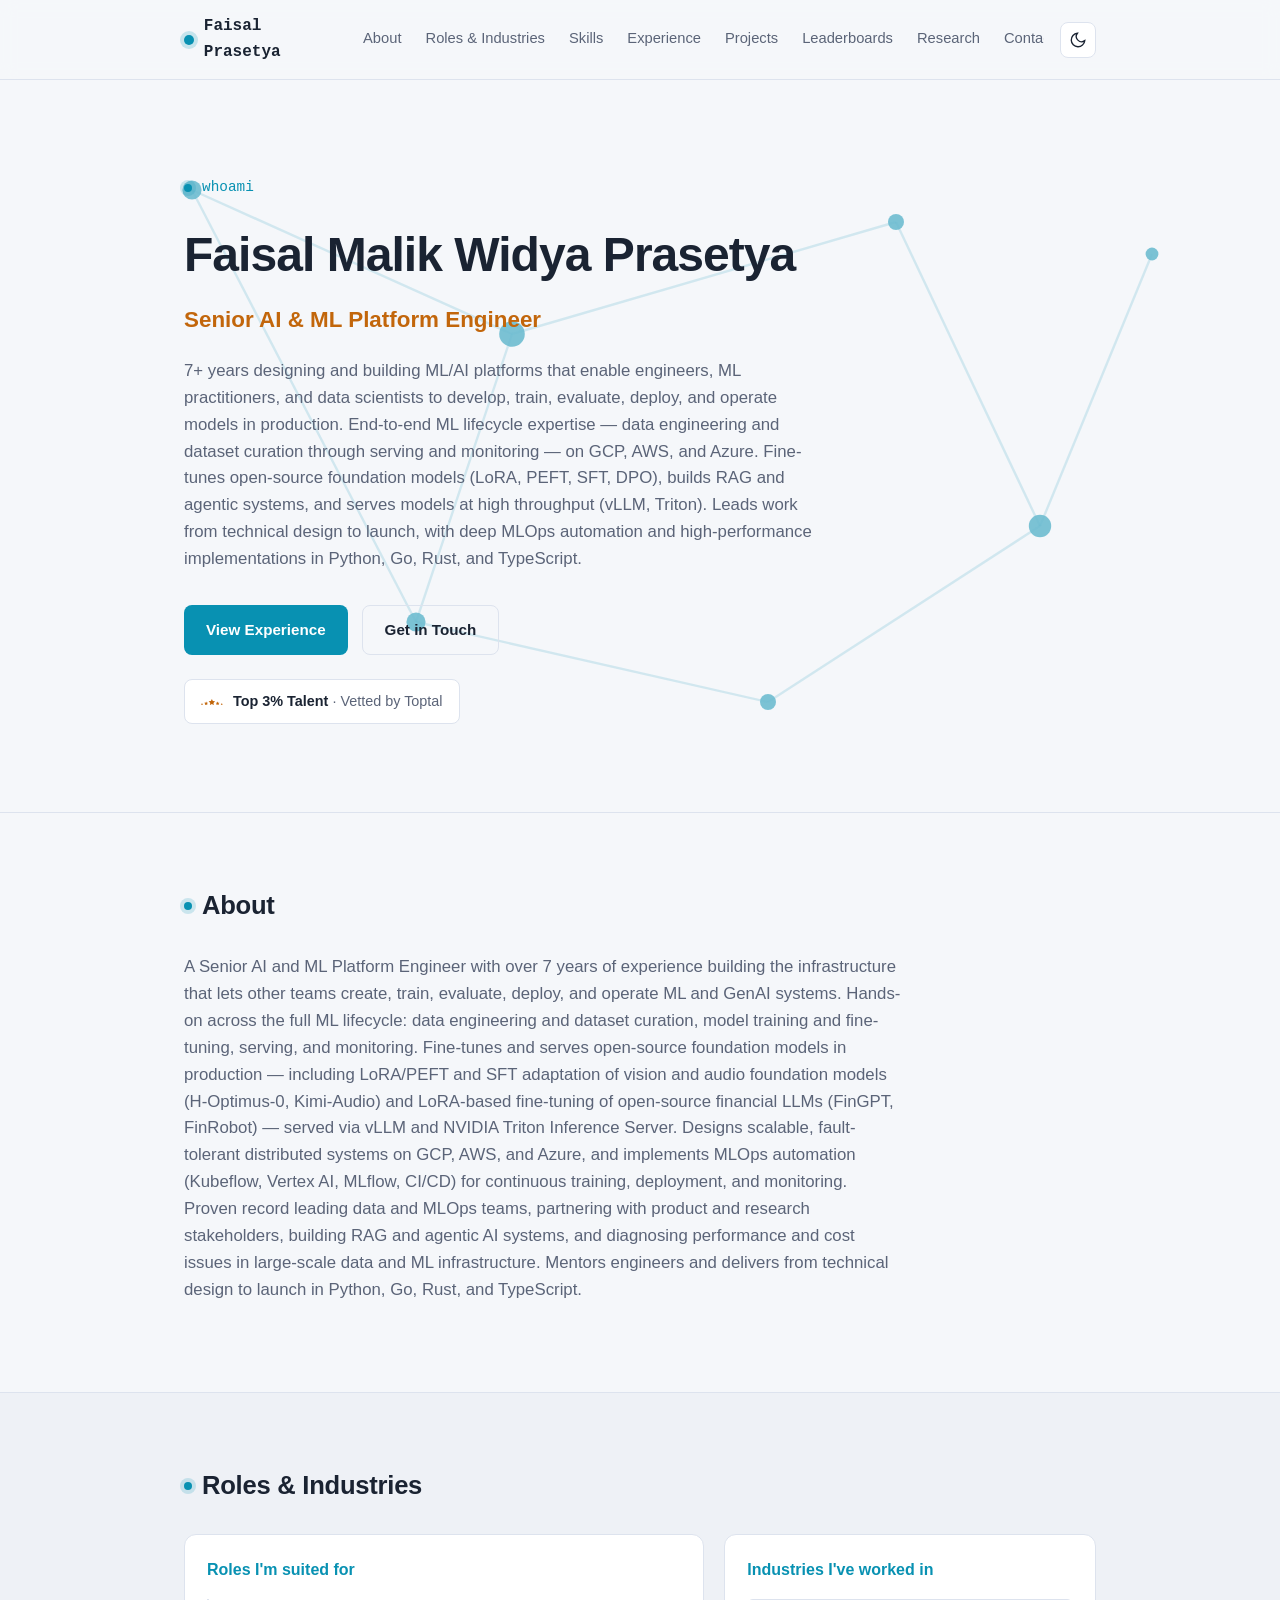
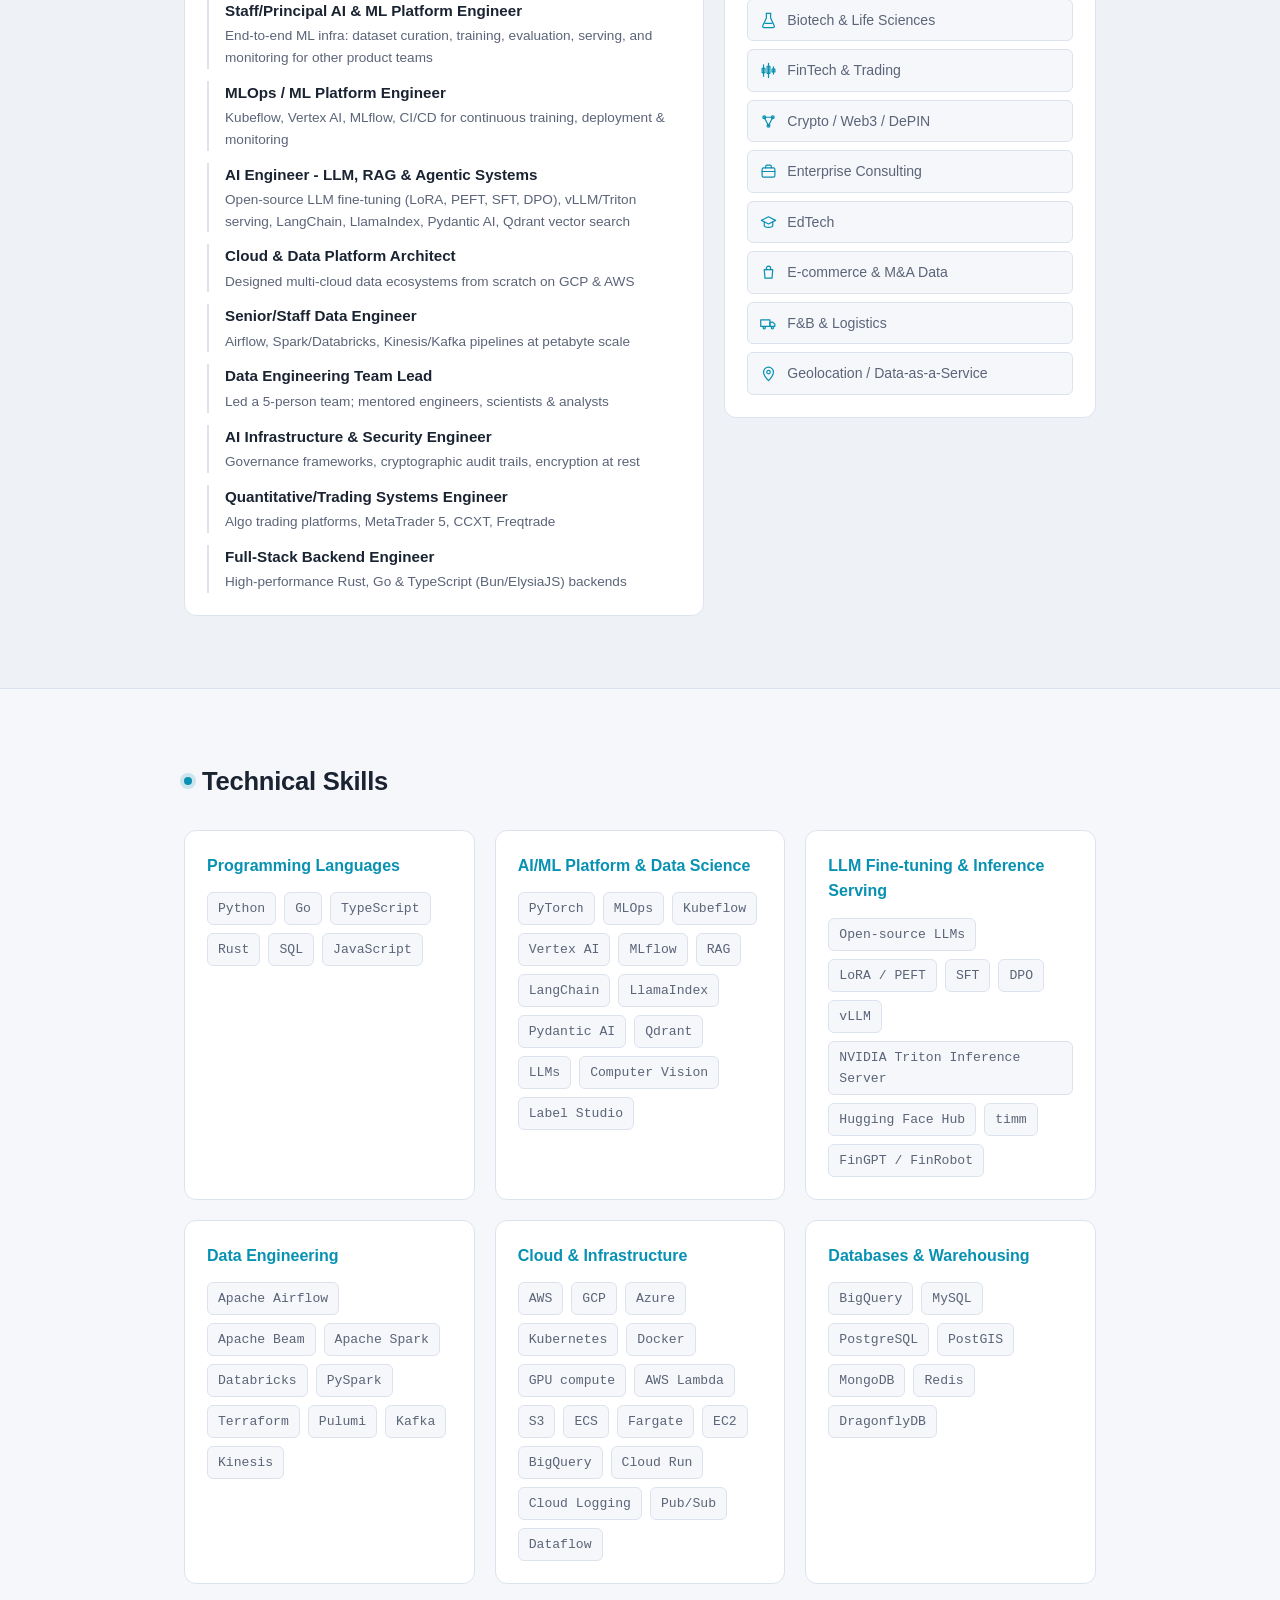
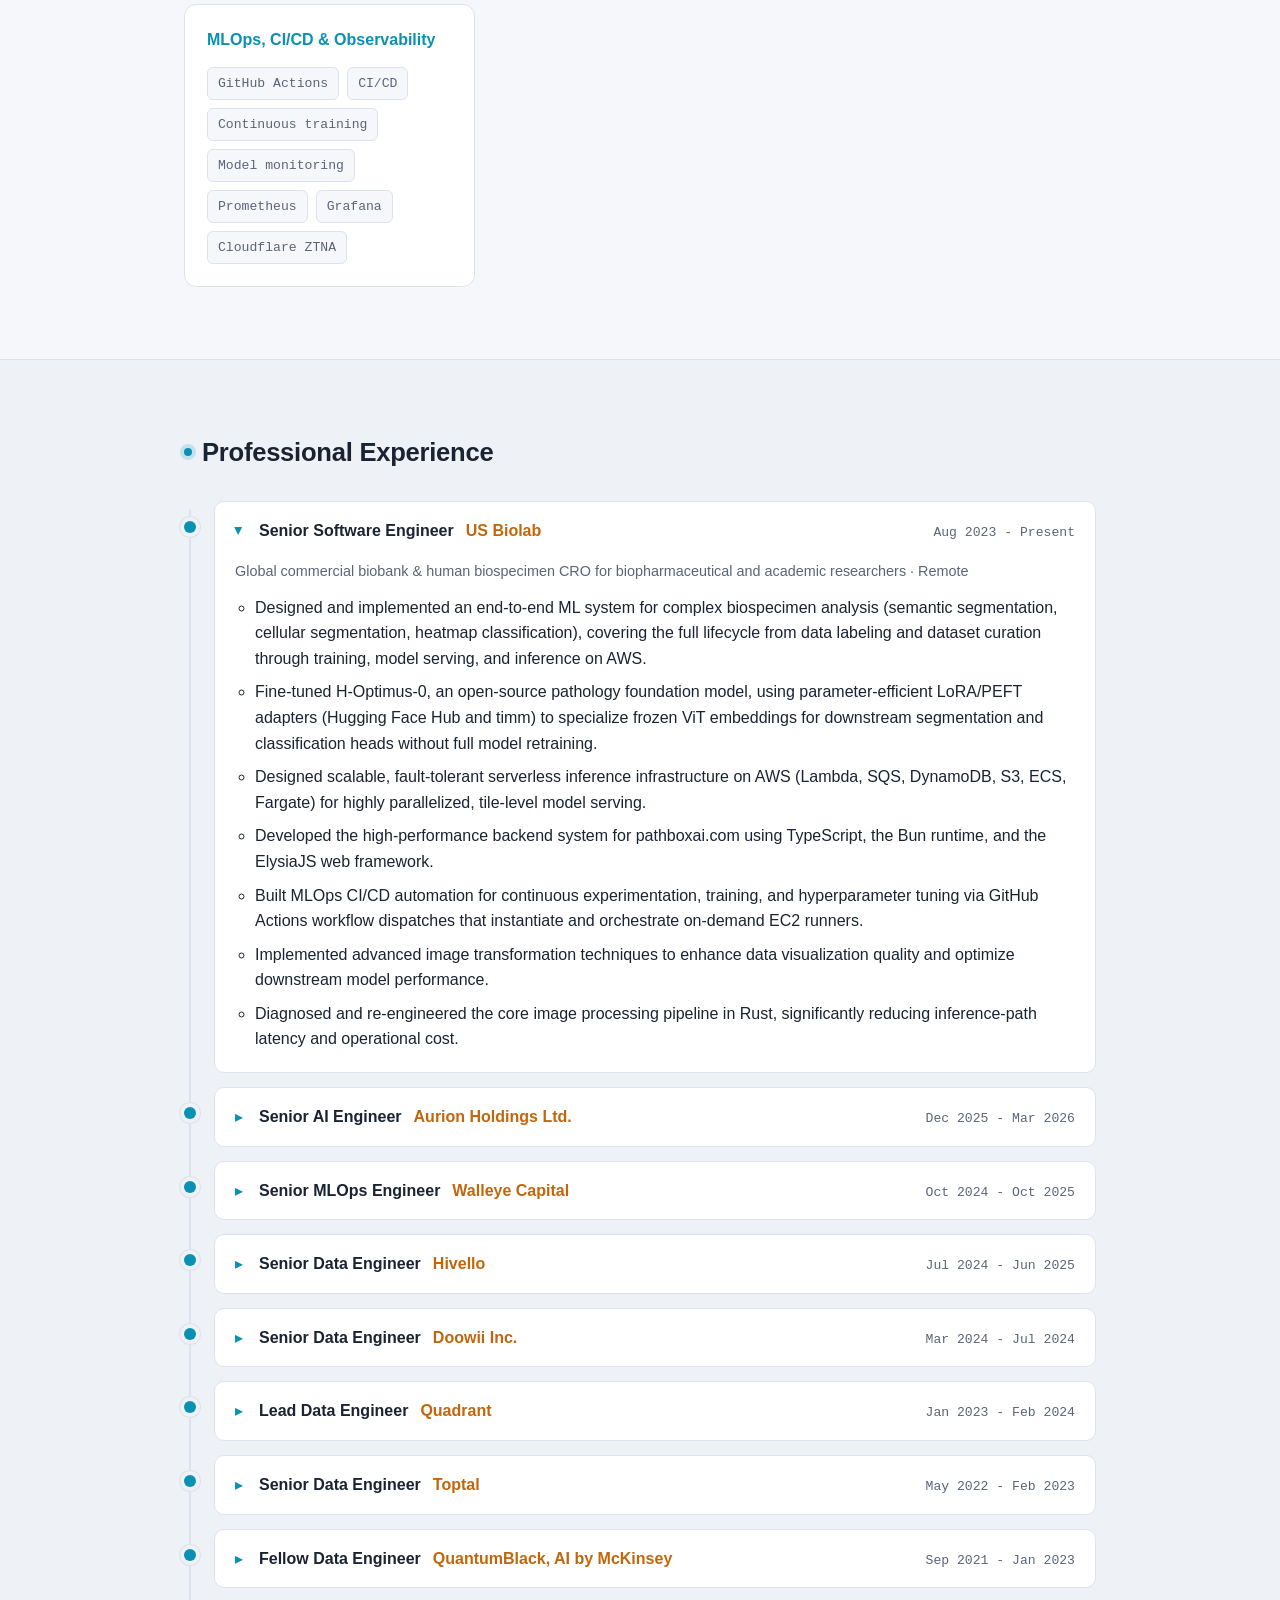
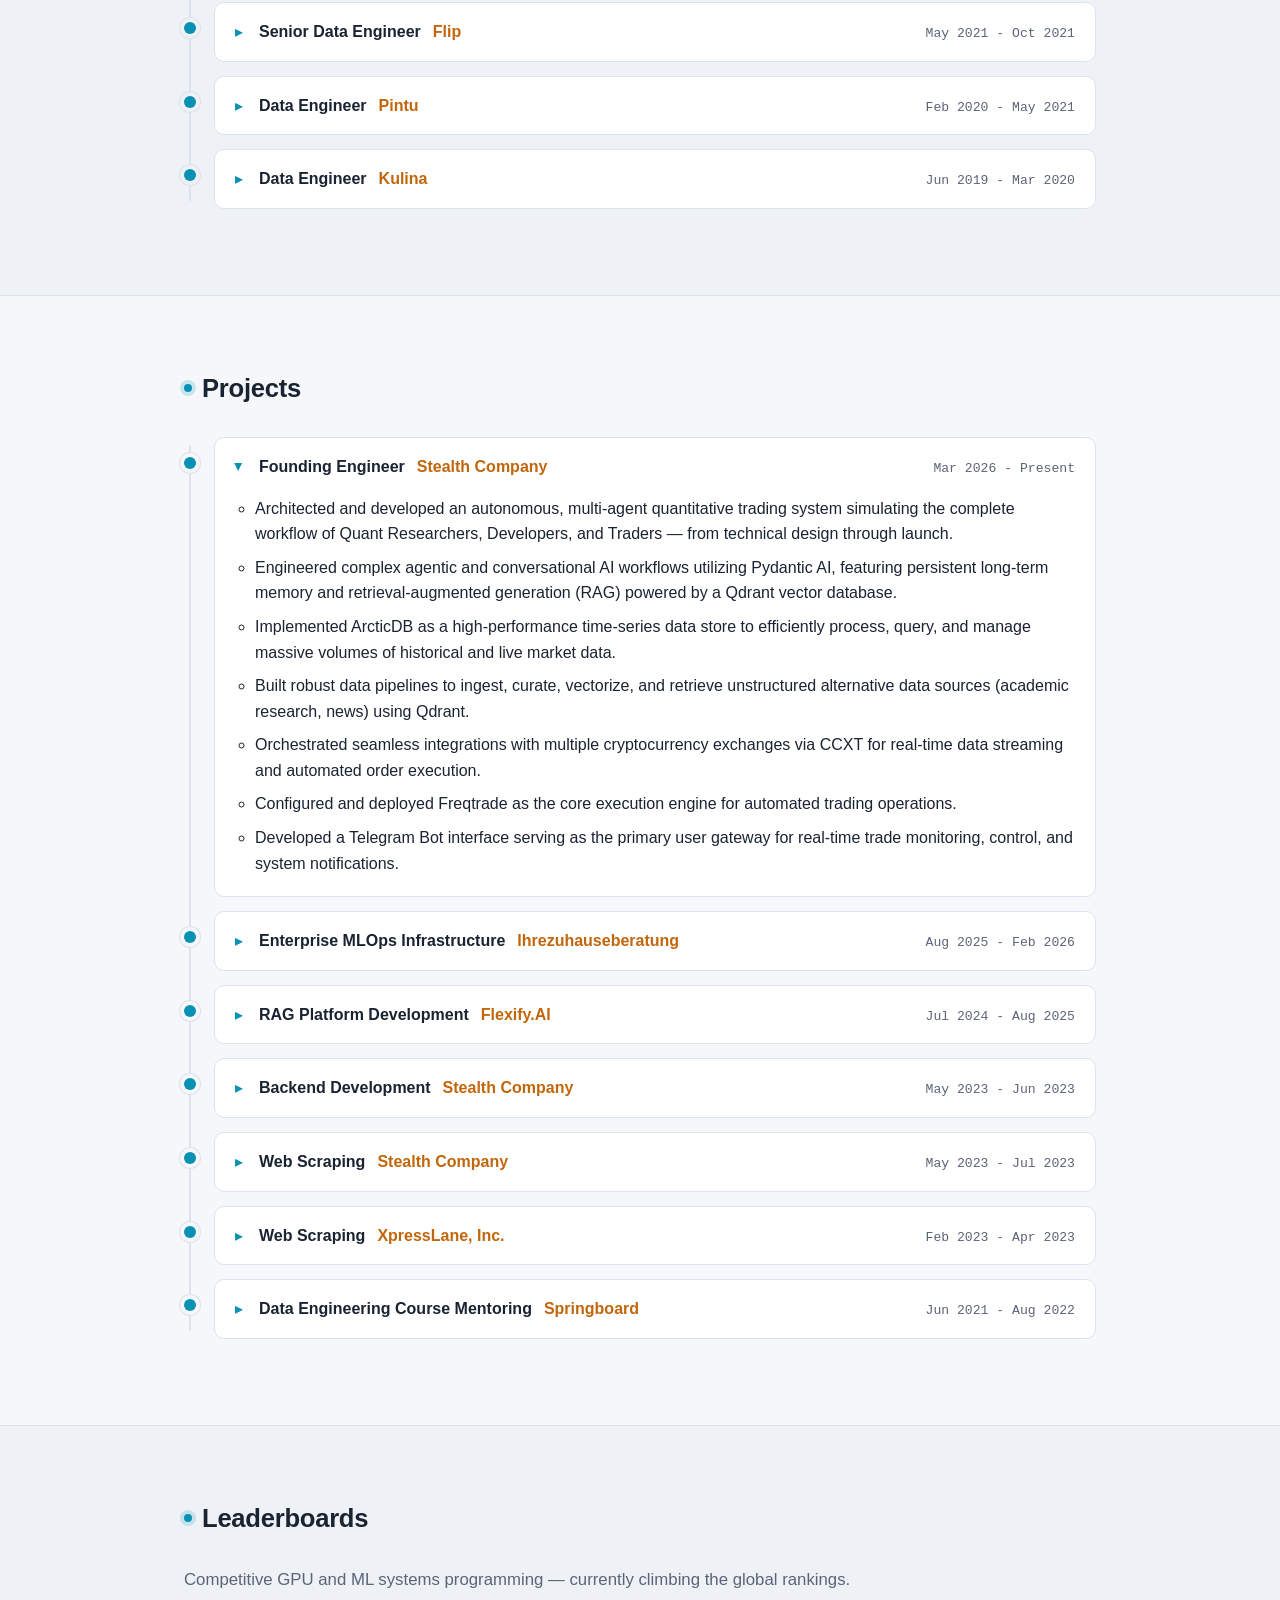
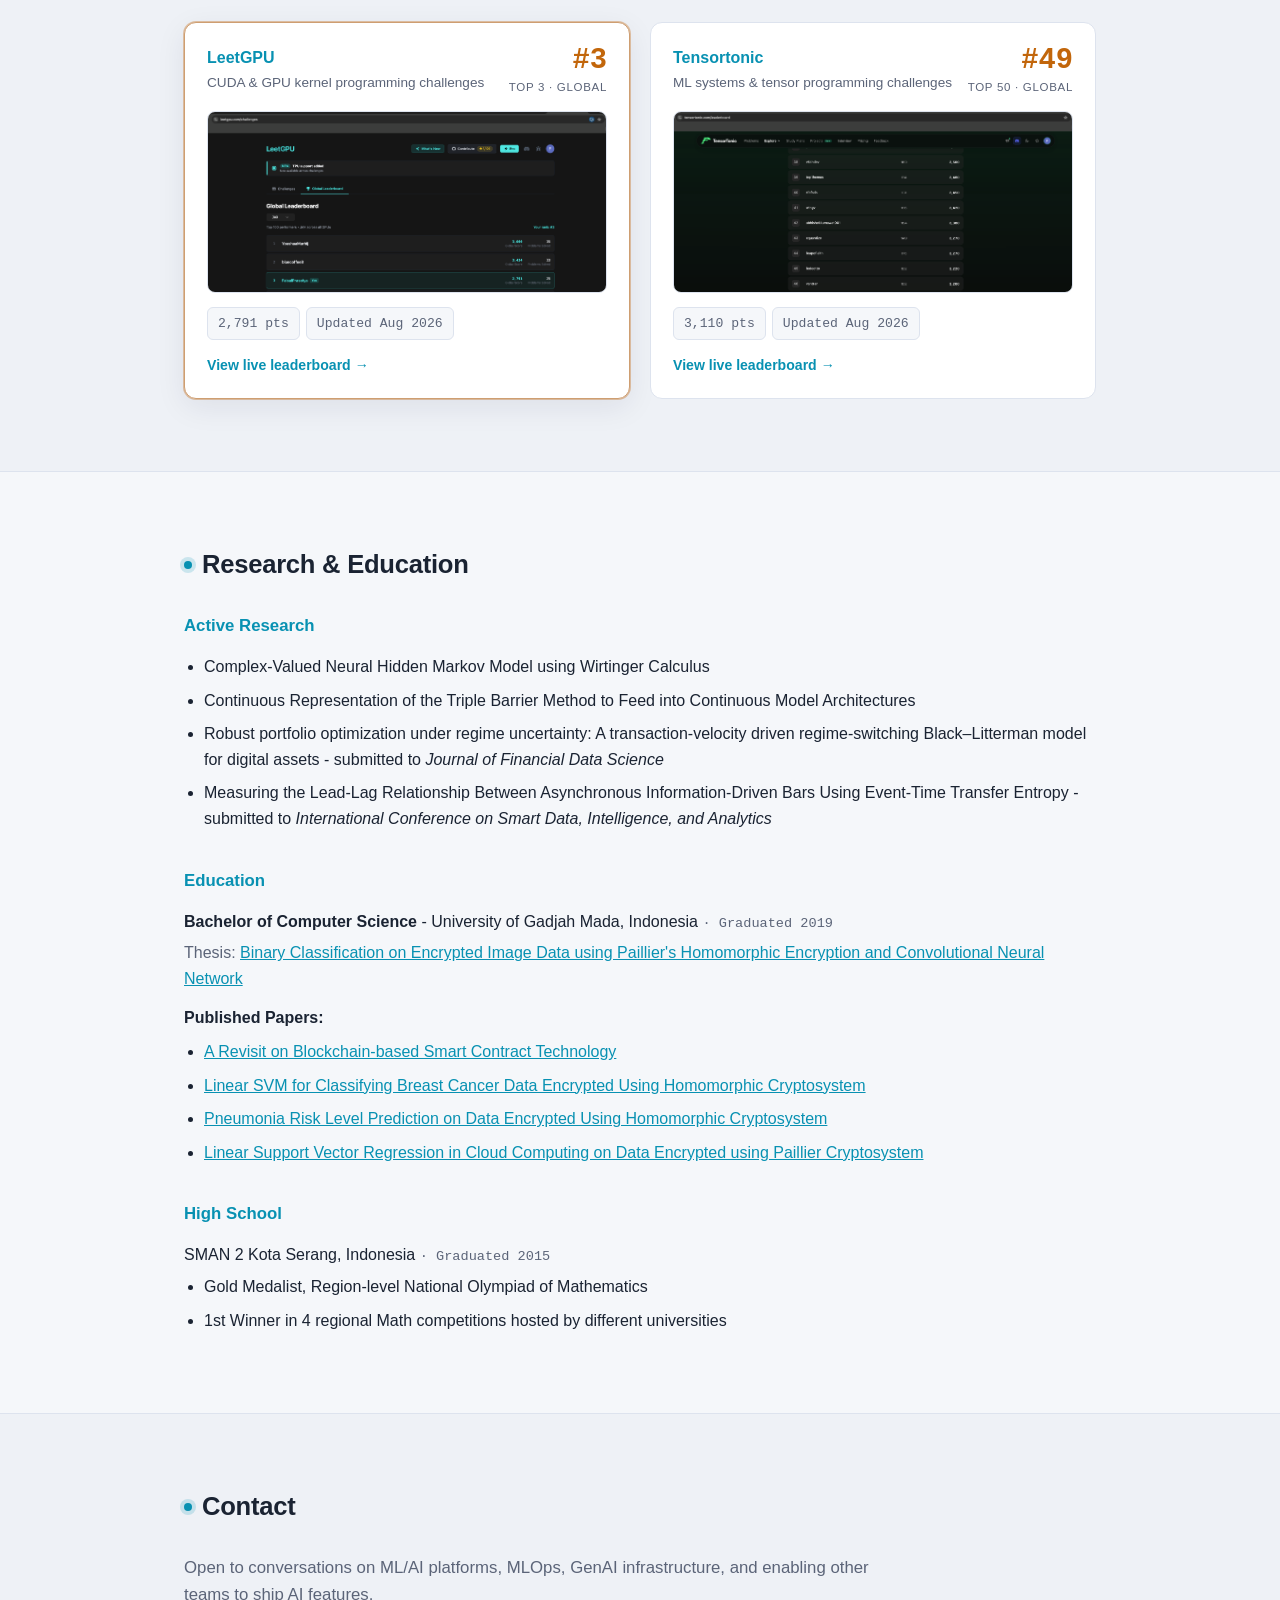
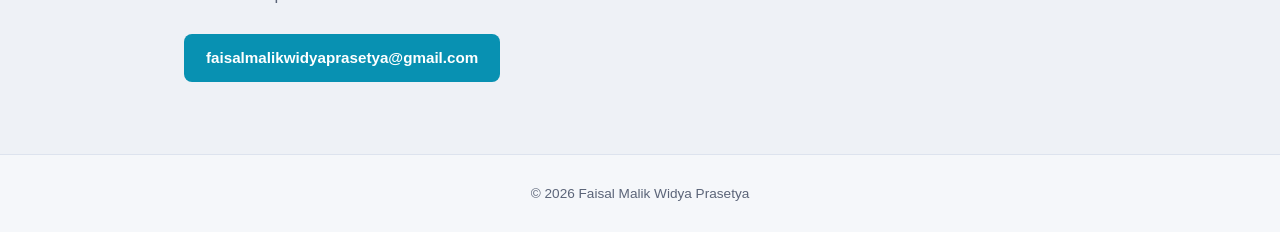
==== index.html @ 8132ab75 "feat: add leaderboards section for LeetGPU and Tensortonic Add dynamic Leaderboards section showcasi" ====
<!DOCTYPE html>
<html lang="en">
<head>
<meta charset="UTF-8">
<meta name="viewport" content="width=device-width, initial-scale=1.0">
<title>Faisal Malik Widya Prasetya - Senior AI &amp; ML Platform Engineer</title>
<meta name="description" content="Senior AI &amp; ML Platform Engineer with 7+ years building ML/AI infrastructure: end-to-end ML lifecycle, MLOps/CI/CD, open-source LLM fine-tuning (LoRA, PEFT, SFT, DPO), RAG, and model serving (vLLM, Triton) on GCP/AWS/Azure.">
<meta name="theme-color" content="#0f1420">
<link rel="canonical" href="https://faisalprasetya.github.io/">

<meta property="og:type" content="website">
<meta property="og:title" content="Faisal Malik Widya Prasetya - Senior AI &amp; ML Platform Engineer">
<meta property="og:description" content="7+ years building ML/AI platforms and infrastructure: end-to-end ML lifecycle, MLOps, LLM fine-tuning, RAG, and high-throughput model serving on GCP/AWS/Azure.">
<meta property="og:url" content="https://faisalprasetya.github.io/">
<meta name="twitter:card" content="summary">
<meta name="twitter:title" content="Faisal Malik Widya Prasetya - Senior AI &amp; ML Platform Engineer">
<meta name="twitter:description" content="7+ years building ML/AI platforms and infrastructure: end-to-end ML lifecycle, MLOps, LLM fine-tuning, RAG, and high-throughput model serving on GCP/AWS/Azure.">

<link rel="icon" type="image/svg+xml" href="assets/favicon.svg">
<link rel="stylesheet" href="css/style.css">

<script>
  (function () {
    var stored = localStorage.getItem("theme");
    var theme = stored || (window.matchMedia("(prefers-color-scheme: light)").matches ? "light" : "dark");
    document.documentElement.setAttribute("data-theme", theme);
  })();
</script>
</head>
<body>
<a class="skip-link" href="#main">Skip to content</a>

<header class="site-header">
  <div class="wrap header-inner">
    <a class="brand" href="#top">
      <span class="brand-node" aria-hidden="true"></span>
      <span class="brand-text">Faisal Prasetya</span>
    </a>
    <nav class="site-nav" aria-label="Primary">
      <a href="#about">About</a>
      <a href="#fit">Roles &amp; Industries</a>
      <a href="#skills">Skills</a>
      <a href="#experience">Experience</a>
      <a href="#projects">Projects</a>
      <a href="#leaderboards">Leaderboards</a>
      <a href="#research">Research</a>
      <a href="#contact">Contact</a>
    </nav>
    <button id="theme-toggle" class="theme-toggle" type="button" aria-label="Toggle light/dark theme">
      <svg class="icon icon-sun" viewBox="0 0 24 24" aria-hidden="true"><circle cx="12" cy="12" r="4"/><path d="M12 2v2M12 20v2M4.9 4.9l1.4 1.4M17.7 17.7l1.4 1.4M2 12h2M20 12h2M4.9 19.1l1.4-1.4M17.7 6.3l1.4-1.4"/></svg>
      <svg class="icon icon-moon" viewBox="0 0 24 24" aria-hidden="true"><path d="M21 12.8A9 9 0 1 1 11.2 3 7 7 0 0 0 21 12.8Z"/></svg>
    </button>
  </div>
</header>

<main id="main">

  <section id="top" class="hero">
    <div class="hero-graph" aria-hidden="true">
      <svg viewBox="0 0 800 500" preserveAspectRatio="xMidYMid slice">
        <g class="graph-lines">
          <line x1="120" y1="90" x2="320" y2="180"/>
          <line x1="320" y1="180" x2="560" y2="110"/>
          <line x1="320" y1="180" x2="260" y2="360"/>
          <line x1="260" y1="360" x2="480" y2="410"/>
          <line x1="480" y1="410" x2="650" y2="300"/>
          <line x1="560" y1="110" x2="650" y2="300"/>
          <line x1="120" y1="90" x2="260" y2="360"/>
          <line x1="650" y1="300" x2="720" y2="130"/>
        </g>
        <g class="graph-nodes">
          <circle cx="120" cy="90" r="6"/>
          <circle cx="320" cy="180" r="8"/>
          <circle cx="560" cy="110" r="5"/>
          <circle cx="260" cy="360" r="6"/>
          <circle cx="480" cy="410" r="5"/>
          <circle cx="650" cy="300" r="7"/>
          <circle cx="720" cy="130" r="4"/>
        </g>
      </svg>
    </div>
    <div class="wrap hero-inner">
      <p class="eyebrow"><span class="node-dot"></span>whoami</p>
      <h1>Faisal Malik Widya Prasetya</h1>
      <p class="hero-role">Senior AI &amp; ML Platform Engineer</p>
      <p class="hero-summary">
        7+ years designing and building ML/AI platforms that enable engineers, ML practitioners, and
        data scientists to develop, train, evaluate, deploy, and operate models in production. End-to-end
        ML lifecycle expertise — data engineering and dataset curation through serving and monitoring —
        on GCP, AWS, and Azure. Fine-tunes open-source foundation models (LoRA, PEFT, SFT, DPO), builds
        RAG and agentic systems, and serves models at high throughput (vLLM, Triton). Leads work from
        technical design to launch, with deep MLOps automation and high-performance implementations in
        Python, Go, Rust, and TypeScript.
      </p>
      <div class="hero-actions">
        <a class="btn btn-primary" href="#experience">View Experience</a>
        <a class="btn btn-ghost" href="#contact">Get in Touch</a>
      </div>
      <a class="toptal-badge" href="https://www.toptal.com/developers/resume/faisal-malik-widya-prasetya#BvGzjE" target="_blank" rel="noopener noreferrer" aria-label="Toptal - Top 3% Talent, view verified profile">
        <svg class="toptal-badge-mark" viewBox="0 0 60 17" aria-hidden="true"><path d="m20.85 6.38 6.06-.89 2.72-5.49 2.71 5.49 6.06.89-4.39 4.28 1.04 6.03-5.42-2.85-5.43 2.85 1.04-6.03zm33.06 7.17 1.85-.27.82-1.67.83 1.67 1.84.27-1.33 1.31.31 1.83-1.65-.87-1.66.87.32-1.83zm-3.38-3.01-3.61-.52-1.61-3.26-1.62 3.26-3.6.52 2.6 2.55-.61 3.59 3.23-1.69 3.21 1.69-.61-3.59zm-45.19 3.01-1.85-.27-.82-1.67-.83 1.67-1.84.27 1.33 1.31-.31 1.83 1.65-.87 1.65.87-.31-1.83zm3.38-3.01 3.61-.52 1.61-3.26 1.61 3.26 3.61.52-2.6 2.55.61 3.59-3.23-1.69-3.22 1.69.62-3.59z"/></svg>
        <span class="toptal-badge-text">Top 3% Talent <span class="toptal-badge-muted">&middot; Vetted by Toptal</span></span>
      </a>
    </div>
  </section>

  <section id="about" class="section">
    <div class="wrap">
      <h2><span class="node-dot"></span>About</h2>
      <p class="section-lede">
        A Senior AI and ML Platform Engineer with over 7 years of experience building the infrastructure
        that lets other teams create, train, evaluate, deploy, and operate ML and GenAI systems.
        Hands-on across the full ML lifecycle: data engineering and dataset curation, model training and
        fine-tuning, serving, and monitoring. Fine-tunes and serves open-source foundation models in
        production — including LoRA/PEFT and SFT adaptation of vision and audio foundation models
        (H-Optimus-0, Kimi-Audio) and LoRA-based fine-tuning of open-source financial LLMs (FinGPT,
        FinRobot) — served via vLLM and NVIDIA Triton Inference Server. Designs scalable, fault-tolerant
        distributed systems on GCP, AWS, and Azure, and implements MLOps automation (Kubeflow, Vertex AI,
        MLflow, CI/CD) for continuous training, deployment, and monitoring. Proven record leading data
        and MLOps teams, partnering with product and research stakeholders, building RAG and agentic AI
        systems, and diagnosing performance and cost issues in large-scale data and ML infrastructure.
        Mentors engineers and delivers from technical design to launch in Python, Go, Rust, and TypeScript.
      </p>
    </div>
  </section>

  <section id="fit" class="section section-alt">
    <div class="wrap">
      <h2><span class="node-dot"></span>Roles &amp; Industries</h2>
      <div class="fit-grid">

        <div class="skill-card fit-card">
          <h3>Roles I'm suited for</h3>
          <ul class="role-list">
            <li><strong>Staff/Principal AI &amp; ML Platform Engineer</strong><span>End-to-end ML infra: dataset curation, training, evaluation, serving, and monitoring for other product teams</span></li>
            <li><strong>MLOps / ML Platform Engineer</strong><span>Kubeflow, Vertex AI, MLflow, CI/CD for continuous training, deployment &amp; monitoring</span></li>
            <li><strong>AI Engineer - LLM, RAG &amp; Agentic Systems</strong><span>Open-source LLM fine-tuning (LoRA, PEFT, SFT, DPO), vLLM/Triton serving, LangChain, LlamaIndex, Pydantic AI, Qdrant vector search</span></li>
            <li><strong>Cloud &amp; Data Platform Architect</strong><span>Designed multi-cloud data ecosystems from scratch on GCP &amp; AWS</span></li>
            <li><strong>Senior/Staff Data Engineer</strong><span>Airflow, Spark/Databricks, Kinesis/Kafka pipelines at petabyte scale</span></li>
            <li><strong>Data Engineering Team Lead</strong><span>Led a 5-person team; mentored engineers, scientists &amp; analysts</span></li>
            <li><strong>AI Infrastructure &amp; Security Engineer</strong><span>Governance frameworks, cryptographic audit trails, encryption at rest</span></li>
            <li><strong>Quantitative/Trading Systems Engineer</strong><span>Algo trading platforms, MetaTrader 5, CCXT, Freqtrade</span></li>
            <li><strong>Full-Stack Backend Engineer</strong><span>High-performance Rust, Go &amp; TypeScript (Bun/ElysiaJS) backends</span></li>
          </ul>
        </div>

        <div class="skill-card fit-card">
          <h3>Industries I've worked in</h3>
          <ul class="tag-list tag-list-icons">
            <li><svg class="tag-icon" viewBox="0 0 24 24" aria-hidden="true"><path d="M9 2v6.5L4 19a2 2 0 0 0 1.8 3h12.4a2 2 0 0 0 1.8-3L15 8.5V2"/><path d="M9 2h6"/><path d="M7 16h10"/></svg>Biotech &amp; Life Sciences</li>
            <li><svg class="tag-icon" viewBox="0 0 24 24" aria-hidden="true"><line x1="5" y1="4" x2="5" y2="20"/><rect x="3" y="9" width="4" height="6"/><line x1="12" y1="2" x2="12" y2="22"/><rect x="10" y="6" width="4" height="10"/><line x1="19" y1="7" x2="19" y2="17"/><rect x="17" y="10" width="4" height="4"/></svg>FinTech &amp; Trading</li>
            <li><svg class="tag-icon" viewBox="0 0 24 24" aria-hidden="true"><circle cx="6" cy="6" r="2"/><circle cx="18" cy="6" r="2"/><circle cx="12" cy="18" r="2"/><line x1="6" y1="6" x2="12" y2="18"/><line x1="18" y1="6" x2="12" y2="18"/><line x1="6" y1="6" x2="18" y2="6"/></svg>Crypto / Web3 / DePIN</li>
            <li><svg class="tag-icon" viewBox="0 0 24 24" aria-hidden="true"><rect x="3" y="7" width="18" height="13" rx="2"/><path d="M8 7V5a2 2 0 0 1 2-2h4a2 2 0 0 1 2 2v2"/><line x1="3" y1="12" x2="21" y2="12"/></svg>Enterprise Consulting</li>
            <li><svg class="tag-icon" viewBox="0 0 24 24" aria-hidden="true"><path d="M2 9l10-5 10 5-10 5-10-5Z"/><path d="M6 11v5c0 1.5 2.7 3 6 3s6-1.5 6-3v-5"/></svg>EdTech</li>
            <li><svg class="tag-icon" viewBox="0 0 24 24" aria-hidden="true"><path d="M6 8h12l-1 12H7L6 8Z"/><path d="M9 8V6a3 3 0 0 1 6 0v2"/></svg>E-commerce &amp; M&amp;A Data</li>
            <li><svg class="tag-icon" viewBox="0 0 24 24" aria-hidden="true"><rect x="1" y="7" width="13" height="9"/><path d="M14 10h4l3 3v3h-7z"/><circle cx="6" cy="18" r="1.6"/><circle cx="17.5" cy="18" r="1.6"/></svg>F&amp;B &amp; Logistics</li>
            <li><svg class="tag-icon" viewBox="0 0 24 24" aria-hidden="true"><path d="M12 22s7-6.5 7-12a7 7 0 0 0-14 0c0 5.5 7 12 7 12Z"/><circle cx="12" cy="10" r="2.5"/></svg>Geolocation / Data-as-a-Service</li>
          </ul>
        </div>

      </div>
    </div>
  </section>

  <section id="skills" class="section">
    <div class="wrap">
      <h2><span class="node-dot"></span>Technical Skills</h2>
      <div class="skills-grid">

        <div class="skill-card">
          <h3>Programming Languages</h3>
          <ul class="tag-list">
            <li>Python</li><li>Go</li><li>TypeScript</li><li>Rust</li><li>SQL</li><li>JavaScript</li>
          </ul>
        </div>

        <div class="skill-card">
          <h3>AI/ML Platform &amp; Data Science</h3>
          <ul class="tag-list">
            <li>PyTorch</li><li>MLOps</li><li>Kubeflow</li><li>Vertex AI</li><li>MLflow</li>
            <li>RAG</li><li>LangChain</li><li>LlamaIndex</li><li>Pydantic AI</li><li>Qdrant</li>
            <li>LLMs</li><li>Computer Vision</li><li>Label Studio</li>
          </ul>
        </div>

        <div class="skill-card">
          <h3>LLM Fine-tuning &amp; Inference Serving</h3>
          <ul class="tag-list">
            <li>Open-source LLMs</li><li>LoRA / PEFT</li><li>SFT</li><li>DPO</li><li>vLLM</li>
            <li>NVIDIA Triton Inference Server</li><li>Hugging Face Hub</li><li>timm</li>
            <li>FinGPT / FinRobot</li>
          </ul>
        </div>

        <div class="skill-card">
          <h3>Data Engineering</h3>
          <ul class="tag-list">
            <li>Apache Airflow</li><li>Apache Beam</li><li>Apache Spark</li><li>Databricks</li>
            <li>PySpark</li><li>Terraform</li><li>Pulumi</li><li>Kafka</li><li>Kinesis</li>
          </ul>
        </div>

        <div class="skill-card">
          <h3>Cloud &amp; Infrastructure</h3>
          <ul class="tag-list">
            <li>AWS</li><li>GCP</li><li>Azure</li><li>Kubernetes</li><li>Docker</li><li>GPU compute</li>
            <li>AWS Lambda</li><li>S3</li><li>ECS</li><li>Fargate</li><li>EC2</li><li>BigQuery</li>
            <li>Cloud Run</li><li>Cloud Logging</li><li>Pub/Sub</li><li>Dataflow</li>
          </ul>
        </div>

        <div class="skill-card">
          <h3>Databases &amp; Warehousing</h3>
          <ul class="tag-list">
            <li>BigQuery</li><li>MySQL</li><li>PostgreSQL</li><li>PostGIS</li><li>MongoDB</li>
            <li>Redis</li><li>DragonflyDB</li>
          </ul>
        </div>

        <div class="skill-card">
          <h3>MLOps, CI/CD &amp; Observability</h3>
          <ul class="tag-list">
            <li>GitHub Actions</li><li>CI/CD</li><li>Continuous training</li><li>Model monitoring</li>
            <li>Prometheus</li><li>Grafana</li><li>Cloudflare ZTNA</li>
          </ul>
        </div>

      </div>
    </div>
  </section>

  <section id="experience" class="section section-alt">
    <div class="wrap">
      <h2><span class="node-dot"></span>Professional Experience</h2>
      <ol class="timeline">

        <li class="timeline-item">
          <details open>
            <summary>
              <span class="role">Senior Software Engineer</span>
              <span class="company">US Biolab</span>
              <span class="dates">Aug 2023 - Present</span>
            </summary>
            <div class="entry-body">
              <p class="entry-meta">Global commercial biobank &amp; human biospecimen CRO for biopharmaceutical and academic researchers · Remote</p>
              <ul>
                <li>Designed and implemented an end-to-end ML system for complex biospecimen analysis (semantic segmentation, cellular segmentation, heatmap classification), covering the full lifecycle from data labeling and dataset curation through training, model serving, and inference on AWS.</li>
                <li>Fine-tuned H-Optimus-0, an open-source pathology foundation model, using parameter-efficient LoRA/PEFT adapters (Hugging Face Hub and timm) to specialize frozen ViT embeddings for downstream segmentation and classification heads without full model retraining.</li>
                <li>Designed scalable, fault-tolerant serverless inference infrastructure on AWS (Lambda, SQS, DynamoDB, S3, ECS, Fargate) for highly parallelized, tile-level model serving.</li>
                <li>Developed the high-performance backend system for pathboxai.com using TypeScript, the Bun runtime, and the ElysiaJS web framework.</li>
                <li>Built MLOps CI/CD automation for continuous experimentation, training, and hyperparameter tuning via GitHub Actions workflow dispatches that instantiate and orchestrate on-demand EC2 runners.</li>
                <li>Implemented advanced image transformation techniques to enhance data visualization quality and optimize downstream model performance.</li>
                <li>Diagnosed and re-engineered the core image processing pipeline in Rust, significantly reducing inference-path latency and operational cost.</li>
              </ul>
            </div>
          </details>
        </li>

        <li class="timeline-item">
          <details>
            <summary>
              <span class="role">Senior AI Engineer</span>
              <span class="company">Aurion Holdings Ltd.</span>
              <span class="dates">Dec 2025 - Mar 2026</span>
            </summary>
            <div class="entry-body">
              <p class="entry-meta">Remote</p>
              <ul>
                <li>Configured and deployed Claude Code to enable secure, authorized, and permissioned development environments on development servers, aligning AI tooling with access-control and data-usage policies.</li>
                <li>Engineered a conversational, agentic AI application capable of analyzing user intent, autonomously planning actions, and executing them via Pydantic AI, integrating Playwright and Pywinauto to accurately mimic human interactions.</li>
                <li>Designed and engineered a production-grade autonomous algorithmic trading platform consisting of 50+ specialized agents, 28 subsystems, and 20 microservices, actively trading live on a £140,000 FTMO prop account — leading the work from technical design through launch.</li>
                <li>Integrated MetaTrader 5 as the gateway layer to reliably communicate trading signals, order execution, and account state with live trading accounts.</li>
                <li>Developed a fail-closed governance framework encompassing 10 canonical laws, 12 sequential validation gates, cryptographic envelope signing (HMAC-SHA256), and strict separation of duties to enforce security and usage policy at runtime.</li>
                <li>Architected an immutable forensic audit pipeline featuring a hash-chain verified, append-only audit trail across 500+ sealed files, including tamper detection, 6-hourly automated audits, and a bypass detector.</li>
                <li>Implemented enterprise-grade security hardening through AES-256-GCM encryption at rest with Windows DPAPI key binding, loopback-only network binding, file integrity monitoring, and automated secret scanning within the CI/CD pipeline.</li>
              </ul>
            </div>
          </details>
        </li>

        <li class="timeline-item">
          <details>
            <summary>
              <span class="role">Senior MLOps Engineer</span>
              <span class="company">Walleye Capital</span>
              <span class="dates">Oct 2024 - Oct 2025</span>
            </summary>
            <div class="entry-body">
              <p class="entry-meta">Global multi-strategy investment firm · Remote</p>
              <ul>
                <li>Optimized large-scale LLM pipeline performance in Kubeflow by migrating asynchronous OpenAI API calls to the OpenAI Batch API, reducing token costs by 50% and removing parallel invocation bottlenecks.</li>
                <li>Fine-tuned open-source financial LLMs (FinGPT, FinRobot) via LoRA-based supervised fine-tuning (SFT) for domain-specific sentiment analysis and forecasting, and served them in production through NVIDIA Triton Inference Server for low-latency quantitative inference.</li>
                <li>Built reusable ML platform components in Kubeflow that enabled data science teams to develop, train, and productionize pipelines without owning the underlying infrastructure.</li>
                <li>Established MLOps CI/CD pipelines to automate testing, deployment, and promotion of ML workloads from GitHub directly into the GCP ecosystem.</li>
                <li>Automated continuous training and pipeline scheduling by configuring GitHub Actions workflow dispatches to submit Vertex AI Pipelines.</li>
                <li>Provisioned, managed, and scaled GCP ML and data infrastructure using Infrastructure as Code (IaC) tools such as Pulumi.</li>
                <li>Built internal ML platform interfaces using Streamlit and Gradio to accelerate model evaluation, stakeholder feedback loops, and experiment review workflows.</li>
                <li>Partnered with data scientists to refactor experimental code into production-ready, performance-optimized ML applications.</li>
                <li>Partnered across engineering teams to integrate diverse microservices and platform components, ensuring reliable end-to-end system operations.</li>
                <li>Leveraged Airbyte to centralize and standardize ingestion of diverse financial and alternative data sources into the data warehouse, curating reliable datasets for quantitative modelling and downstream ML workflows.</li>
              </ul>
            </div>
          </details>
        </li>

        <li class="timeline-item">
          <details>
            <summary>
              <span class="role">Senior Data Engineer</span>
              <span class="company">Hivello</span>
              <span class="dates">Jul 2024 - Jun 2025</span>
            </summary>
            <div class="entry-body">
              <p class="entry-meta">All-in-One Decentralized Physical Infrastructure (DePIN) manager · Remote</p>
              <ul>
                <li>Designed and implemented a scalable, fault-tolerant data platform on GCP from the ground up using Terraform and GitHub Actions CI/CD for continuous deployment.</li>
                <li>Architected a log centralization and monitoring pipeline routing application logs to Cloud Logging and periodically archiving them in Cloud Storage. Implemented automated data transformations using dynamically scaled Cloud Run Jobs and loaded refined data into BigQuery, leveraging materialized views to optimize aggregate query performance.</li>
                <li>Developed a resilient blockchain indexing framework utilizing subgraphs to capture diverse DePINs' on-chain earnings data, enabling efficient querying via GraphQL for advanced analytics.</li>
                <li>Spearheaded self-serve platform initiatives by deploying Metabase, integrating it with BigQuery, and designing intuitive data models, empowering non-technical stakeholders to perform data-driven decision-making without SQL expertise.</li>
                <li>Built comprehensive Grafana dashboards to monitor key performance indicators and core business metrics, establishing observability with optimal load times and customized views.</li>
                <li>Designed and implemented a Go-based event-driven microservice backend deployed on Cloud Run to handle streaming events from Pub/Sub containing real-time device logs.</li>
              </ul>
            </div>
          </details>
        </li>

        <li class="timeline-item">
          <details>
            <summary>
              <span class="role">Senior Data Engineer</span>
              <span class="company">Doowii Inc.</span>
              <span class="dates">Mar 2024 - Jul 2024</span>
            </summary>
            <div class="entry-body">
              <p class="entry-meta">Generative AI data platform built for educators · Remote</p>
              <ul>
                <li>Provisioned and managed Mage Data Pipeline deployments on GCP Cloud Run, giving product teams scalable orchestration without owning infrastructure.</li>
                <li>Engineered an end-to-end data ingestion pipeline extracting educational datasets from the Canvas by Instructure platform into the GCP Ecosystem (GCS and BigQuery) to support a generative AI product.</li>
                <li>Deployed and configured Airbyte to automate ingestion of educational data from multiple SaaS sources into BigQuery, reducing manual extraction effort and accelerating time-to-insight for downstream AI features.</li>
                <li>Implemented a Medallion architecture (Bronze, Silver, Gold layers) for structured data processing, integrating normalized Canvas data into the Doowii platform on BigQuery.</li>
              </ul>
            </div>
          </details>
        </li>

        <li class="timeline-item">
          <details>
            <summary>
              <span class="role">Lead Data Engineer</span>
              <span class="company">Quadrant</span>
              <span class="dates">Jan 2023 - Feb 2024</span>
            </summary>
            <div class="entry-body">
              <p class="entry-meta">Data as a Service company providing geolocation data solutions · Remote</p>
              <ul>
                <li>Led and mentored a cross-functional Data Engineering team of 5 to design, build, and operate robust, high-availability data pipelines used by downstream product and analytics teams.</li>
                <li>Architected and operated real-time event ingestion pipelines using Amazon Kinesis and Amazon MSK (Kafka) to process consented mobile location events directly from the company mobile SDK.</li>
                <li>Integrated and scaled the Databricks platform to orchestrate large-scale data preparation and delivery, processing hundreds of terabytes of data daily with Spark.</li>
                <li>Diagnosed and optimized overarching data pipelines by reconfiguring Apache Spark jobs and cluster environments, achieving significant cost reductions while meeting stringent performance and reliability requirements.</li>
                <li>Instituted comprehensive data quality validation checks using Great Expectations deep-integrated with Spark DataFrames, enabling automated anomaly detection on massive datasets post-processing.</li>
                <li>Optimized complex geospatial queries using PostGIS to enhance data distribution analysis and enable clients to derive actionable insights from location data.</li>
                <li>Adopted dbt to model and transform raw geolocation data within BigQuery, enforcing modular, version-controlled SQL transformations and improving data reliability across downstream analytics consumers.</li>
              </ul>
            </div>
          </details>
        </li>

        <li class="timeline-item">
          <details>
            <summary>
              <span class="role">Senior Data Engineer</span>
              <span class="company">Toptal</span>
              <span class="dates">May 2022 - Feb 2023</span>
            </summary>
            <div class="entry-body">
              <p class="entry-meta">Exclusive network of top software developers, designers, and consultants · Remote</p>
              <ul>
                <li>Built scalable, high-performance data platform infrastructure to deliver actionable business insights from diverse raw sources using Apache Airflow within the GCP ecosystem.</li>
                <li>Developed and deployed batch and real-time analytical streaming solutions, including rapid prototyping and proofs of concept to validate technical viability before launch.</li>
                <li>Engineered internal frameworks and platform tooling specifically designed to empower data scientists and analysts to ship work without owning infrastructure.</li>
                <li>Led the execution of complex analytical projects encompassing data collection, cleansing, management, and strategic visualization, partnering with stakeholders from design through delivery.</li>
                <li>Fostered effective cross-functional collaboration by maintaining proactive communication with stakeholders and translating technical results into business value.</li>
                <li>Integrated Airbyte as a managed connector layer to reliably ingest data from third-party client systems into centralized data warehouses, reducing custom pipeline maintenance overhead across multiple client engagements.</li>
                <li>Standardized data transformation workflows using dbt, enabling reusable, tested, and well-documented data models that accelerated delivery of analytics-ready datasets for clients.</li>
                <li>Engineered Reverse ETL pipelines to sync refined data from BigQuery directly into Salesforce CRM, empowering the operations team with actionable, enriched customer insights.</li>
              </ul>
            </div>
          </details>
        </li>

        <li class="timeline-item">
          <details>
            <summary>
              <span class="role">Fellow Data Engineer</span>
              <span class="company">QuantumBlack, AI by McKinsey</span>
              <span class="dates">Sep 2021 - Jan 2023</span>
            </summary>
            <div class="entry-body">
              <p class="entry-meta">Advanced analytics company under McKinsey Management Consulting · Hybrid</p>
              <ul>
                <li>Engaged directly with enterprise clients to gather complex business requirements and translate them into scalable technical architectures, leading work from design through launch.</li>
                <li>Facilitated close collaboration between internal strategy teams and client engineering teams, actively leading knowledge-transfer sessions and mentoring client engineers.</li>
                <li>Managed and supported client data platform infrastructure on Snowflake and Databricks across multiple engagements, ensuring reliable operations, access governance, and project delivery readiness.</li>
                <li>Developed versatile data engineering solutions spanning on-premises infrastructure and multi-cloud environments (AWS, GCP, Azure, and Alibaba Cloud).</li>
                <li>Authored and standardized internal technical assets, documentation, and templates — primarily leveraging Apache Spark and Terraform — driving accelerated, repeatable deployments across global client engagements.</li>
                <li>Implemented Airbyte-based ingestion pipelines across client engagements to consolidate data from heterogeneous enterprise source systems into unified analytical platforms, accelerating project onboarding.</li>
                <li>Championed dbt adoption across client data platform engagements on Snowflake and Databricks, establishing transformation best practices including modular model design, schema tests, and automated documentation generation.</li>
                <li>Designed and delivered enterprise-grade Power BI dashboards and semantic data models for multiple client engagements, translating complex analytical outputs into executive-level business intelligence reports.</li>
              </ul>
            </div>
          </details>
        </li>

        <li class="timeline-item">
          <details>
            <summary>
              <span class="role">Senior Data Engineer</span>
              <span class="company">Flip</span>
              <span class="dates">May 2021 - Oct 2021</span>
            </summary>
            <div class="entry-body">
              <p class="entry-meta">Fund transfer product company reducing transaction fees · Remote</p>
              <ul>
                <li>Maintained and optimized legacy MySQL databases using scheduled jobs and materialized views to support continuous business operations during infrastructure migrations.</li>
                <li>Orchestrated the complete migration of legacy on-premises data systems into BigQuery using modern cloud-native pipelines (Datastream, GCS, Pub/Sub, and Dataflow).</li>
                <li>Achieved a 360x improvement in analytics query performance by diagnosing bottlenecks and adopting a modern data warehousing architecture.</li>
                <li>Partnered with the Head of BI to establish and enforce robust data governance frameworks across the enterprise data warehouse, including access and usage controls.</li>
              </ul>
            </div>
          </details>
        </li>

        <li class="timeline-item">
          <details>
            <summary>
              <span class="role">Data Engineer</span>
              <span class="company">Pintu</span>
              <span class="dates">Feb 2020 - May 2021</span>
            </summary>
            <div class="entry-body">
              <p class="entry-meta">Crypto exchange product with a beginner-friendly UI · Hybrid</p>
              <ul>
                <li>Architected and initiated a multi-cloud data platform from scratch, utilizing AWS for scalable, fault-tolerant data processing and GCP for modern data warehousing.</li>
                <li>Developed fault-tolerant data ingestion pipelines bridging diverse sources (MySQL, PostgreSQL, MongoDB, 3rd-party APIs, and web pages) into BigQuery via batch (Airflow on Kubernetes) and streaming (Kinesis, Kafka) paradigms.</li>
                <li>Built and mentored a comprehensive analytics team consisting of Data Engineers, Data Scientists, and Data Analysts, implementing Agile methodologies (sprint planning, daily standups, retrospectives via Jira).</li>
                <li>Drastically reduced analytics infrastructure costs by 99% through strategic table partitioning, clustering, and materialized view implementations inside BigQuery.</li>
                <li>Integrated Odoo and NetSuite ERP databases into the centralized data ecosystem, synchronizing cross-platform data to enable comprehensive business reporting.</li>
              </ul>
            </div>
          </details>
        </li>

        <li class="timeline-item">
          <details>
            <summary>
              <span class="role">Data Engineer</span>
              <span class="company">Kulina</span>
              <span class="dates">Jun 2019 - Mar 2020</span>
            </summary>
            <div class="entry-body">
              <p class="entry-meta">F&amp;B marketplace providing flexible, sustainable corporate meal solutions · On-Site</p>
              <ul>
                <li>Managed and scaled enterprise data platform infrastructure, standardizing reporting and analytical workflows used by other teams.</li>
                <li>Engineered end-to-end ETL solutions leveraging Google Dataprep, AWS Glue, Apache Airflow, and Apache Beam to consolidate distributed datasets into a centralized BigQuery Data Warehouse.</li>
                <li>Designed and materialized business-specific data marts derived from central core data to democratize access to information across the company.</li>
                <li>Integrated refined data models seamlessly with various BI reporting tools, including Redash, Google Data Studio, and Tableau.</li>
                <li>Generated actionable, data-driven insights to directly assist cross-functional business units in strategic decision-making.</li>
                <li>Partnered directly with the CEO to uncover hidden metrics that enhanced customer understanding and drove corporate growth.</li>
                <li>Leveraged PostGIS to provide comprehensive geospatial analytics for the logistics team, facilitating data-driven operational decisions for efficient logistics deployment.</li>
              </ul>
            </div>
          </details>
        </li>

      </ol>
    </div>
  </section>

  <section id="projects" class="section">
    <div class="wrap">
      <h2><span class="node-dot"></span>Projects</h2>
      <ol class="timeline">

        <li class="timeline-item">
          <details open>
            <summary>
              <span class="role">Founding Engineer</span>
              <span class="company">Stealth Company</span>
              <span class="dates">Mar 2026 - Present</span>
            </summary>
            <div class="entry-body">
              <ul>
                <li>Architected and developed an autonomous, multi-agent quantitative trading system simulating the complete workflow of Quant Researchers, Developers, and Traders — from technical design through launch.</li>
                <li>Engineered complex agentic and conversational AI workflows utilizing Pydantic AI, featuring persistent long-term memory and retrieval-augmented generation (RAG) powered by a Qdrant vector database.</li>
                <li>Implemented ArcticDB as a high-performance time-series data store to efficiently process, query, and manage massive volumes of historical and live market data.</li>
                <li>Built robust data pipelines to ingest, curate, vectorize, and retrieve unstructured alternative data sources (academic research, news) using Qdrant.</li>
                <li>Orchestrated seamless integrations with multiple cryptocurrency exchanges via CCXT for real-time data streaming and automated order execution.</li>
                <li>Configured and deployed Freqtrade as the core execution engine for automated trading operations.</li>
                <li>Developed a Telegram Bot interface serving as the primary user gateway for real-time trade monitoring, control, and system notifications.</li>
              </ul>
            </div>
          </details>
        </li>

        <li class="timeline-item">
          <details>
            <summary>
              <span class="role">Enterprise MLOps Infrastructure</span>
              <span class="company">Ihrezuhauseberatung</span>
              <span class="dates">Aug 2025 - Feb 2026</span>
            </summary>
            <div class="entry-body">
              <p class="entry-meta">Client: door-to-door sales management platform protecting customers and streamlining lead management.</p>
              <ul>
                <li>Provisioned and integrated a comprehensive ML platform stack — Coder, MLflow, Label Studio, and Qdrant Vector DB — on Hetzner dedicated servers, giving teams a shared environment to train, evaluate, and operate models.</li>
                <li>Implemented Cloudflare Zero Trust Network Access (ZTNA) across internal utility servers, securely protecting ML infrastructure and enforcing data-usage boundaries without exposing public ports.</li>
                <li>Utilized Coder workspaces to systematically manage and gate team access to cloud-based GPU training instances on RunPod.</li>
                <li>Integrated system-wide service logs into Prometheus and Grafana to establish centralized observability, model-serving monitoring, and proactive alerting.</li>
                <li>Deployed, orchestrated, and scaled multiple deep learning inference models on serverless GPU instances (RunPod), diagnosing and resolving serving performance issues.</li>
                <li>Fine-tuned Kimi-Audio, an open-source audio foundation model, via LoRA/SFT for domain-specific voice tasks, and served it in production using vLLM for high-throughput inference on RunPod GPU instances.</li>
              </ul>
              <p class="entry-impact"><strong>Impact:</strong> Delivered a fully functional, highly secure, turnkey MLOps platform for training, serving, and monitoring models at high availability.</p>
            </div>
          </details>
        </li>

        <li class="timeline-item">
          <details>
            <summary>
              <span class="role">RAG Platform Development</span>
              <span class="company">Flexify.AI</span>
              <span class="dates">Jul 2024 - Aug 2025</span>
            </summary>
            <div class="entry-body">
              <p class="entry-meta">Client: supply chain technology company providing an AI-powered platform to modernize enterprise operations.</p>
              <ul>
                <li>Implemented a highly secure and scalable microservice API utilizing FastAPI as the serving layer for RAG workloads.</li>
                <li>Orchestrated complex OpenAI LLM interactions to build retrieval-augmented generation (RAG) and semantic search capabilities via LangChain and LlamaIndex.</li>
                <li>Developed interactive AI demo and evaluation apps with Streamlit and Gradio to support rapid prototyping, model validation, and client-facing feature demonstrations.</li>
                <li>Standardized deployment environments by containerizing backend applications with Docker, enabling repeatable CI/CD-ready releases.</li>
                <li>Successfully deployed and scaled the containerized RAG architecture within the Azure container ecosystem.</li>
              </ul>
              <p class="entry-impact"><strong>Impact:</strong> Delivered a production-ready, performant RAG backend that other product surfaces could integrate without owning ML infrastructure.</p>
            </div>
          </details>
        </li>

        <li class="timeline-item">
          <details>
            <summary>
              <span class="role">Backend Development</span>
              <span class="company">Stealth Company</span>
              <span class="dates">May 2023 - Jun 2023</span>
            </summary>
            <div class="entry-body">
              <p class="entry-meta">Reliable backend system for a specialized Twitter/X group chat management platform.</p>
              <ul>
                <li>Developed a secure, scalable authentication flow to manage user sessions and identity effectively.</li>
                <li>Automated complex core business logic designed to manage large-scale group chats and content moderation.</li>
                <li>Integrated the Twitter/X API to systematically handle user accounts, data ingestion, and content broadcasting.</li>
              </ul>
              <p class="entry-impact"><strong>Impact:</strong> Provided a fully functional, stable backend foundation enabling immediate frontend UI implementation.</p>
            </div>
          </details>
        </li>

        <li class="timeline-item">
          <details>
            <summary>
              <span class="role">Web Scraping</span>
              <span class="company">Stealth Company</span>
              <span class="dates">May 2023 - Jul 2023</span>
            </summary>
            <div class="entry-body">
              <p class="entry-meta">Automated trading infrastructure incorporating a bot triggered by real-time signals from news feeds and social media.</p>
              <ul>
                <li>Engineered resilient web scraping infrastructure on AWS to continuously extract real-time trading signals from diverse news feeds and Twitter/X.</li>
                <li>Executed meticulous network benchmarking across various AWS EC2 regions to diagnose latency and optimize instance locations, drastically reducing transfer latency to target bot servers.</li>
                <li>Provisioned and tuned high-performance DragonflyDB instances to robustly handle message pub/sub patterns and high-throughput data deduplication.</li>
                <li>Rewrote the core web scraping engine in Rust to leverage memory safety and bare-metal performance, solving an end-to-end latency bottleneck.</li>
              </ul>
              <p class="entry-impact"><strong>Impact:</strong> Reduced end-to-end signal processing latency from hundreds of milliseconds to single-digit milliseconds.</p>
            </div>
          </details>
        </li>

        <li class="timeline-item">
          <details>
            <summary>
              <span class="role">Web Scraping</span>
              <span class="company">XpressLane, Inc.</span>
              <span class="dates">Feb 2023 - Apr 2023</span>
            </summary>
            <div class="entry-body">
              <p class="entry-meta">Client: brand aggregator identifying potential e-commerce acquisitions. Enterprise scraping system processing millions of Shopify stores to filter targets by revenue and product profile.</p>
              <ul>
                <li>Architected a distributed web scraping infrastructure on GCP leveraging Airflow, Redis, GCS, Dataproc (PySpark), and BigQuery — a fault-tolerant, horizontally scaled data processing system.</li>
                <li>Provisioned and orchestrated a fleet of scraping instances managed programmatically via Apache Airflow.</li>
                <li>Successfully bypassed anti-bot protections by engineering sophisticated IP rotation strategies backed by a residential proxy pool.</li>
                <li>Engineered collision-resistant message queues using Redis sets to achieve randomized URL access and mitigate duplicate ingestions.</li>
                <li>Implemented a Medallion data architecture (Bronze, Silver, Gold stages) within Google Cloud Storage to systematically harmonize unstructured data.</li>
                <li>Triggered on-demand, serverless Dataproc Spark jobs from Airflow to perform horizontal transformations across massive raw payloads.</li>
                <li>Deployed custom PyTorch deep learning models to automatically categorize an expansive range of brand products into appropriate taxonomies, covering training through batch inference.</li>
              </ul>
              <p class="entry-impact"><strong>Impact:</strong> Successfully filtered millions of raw e-commerce sites down to a highly targeted list of prime M&amp;A candidates.</p>
            </div>
          </details>
        </li>

        <li class="timeline-item">
          <details>
            <summary>
              <span class="role">Data Engineering Course Mentoring</span>
              <span class="company">Springboard</span>
              <span class="dates">Jun 2021 - Aug 2022</span>
            </summary>
            <div class="entry-body">
              <p class="entry-meta">Client: online learning platform preparing students for high-demand technology careers.</p>
              <ul>
                <li>Mentored and motivated junior practitioners entering the data engineering field by providing clear visibility into market trends, supply/demand dynamics, and high-value career prospects.</li>
                <li>Actively shared contextual industry knowledge and best practices drawn from direct real-world engineering experience.</li>
                <li>Provided comprehensive guidance addressing both advanced technical blockers and complex non-technical career strategy questions.</li>
                <li>Directed student learning paths by outlining strategic priorities and focusing efforts on crucial, in-demand modern data stack competencies.</li>
              </ul>
            </div>
          </details>
        </li>

      </ol>
    </div>
  </section>

  <section id="leaderboards" class="section section-alt">
    <div class="wrap">
      <h2><span class="node-dot"></span>Leaderboards</h2>
      <p class="section-lede">
        Competitive GPU and ML systems programming — currently climbing the global rankings.
      </p>
      <div id="leaderboards-grid" class="leaderboards-grid"></div>
    </div>
  </section>

  <section id="research" class="section">
    <div class="wrap">
      <h2><span class="node-dot"></span>Research &amp; Education</h2>

      <div class="research-block">
        <h3>Active Research</h3>
        <ul class="plain-list">
          <li>Complex-Valued Neural Hidden Markov Model using Wirtinger Calculus</li>
          <li>Continuous Representation of the Triple Barrier Method to Feed into Continuous Model Architectures</li>
          <li>Robust portfolio optimization under regime uncertainty: A transaction-velocity driven regime-switching Black–Litterman model for digital assets - submitted to <em>Journal of Financial Data Science</em></li>
          <li>Measuring the Lead-Lag Relationship Between Asynchronous Information-Driven Bars Using Event-Time Transfer Entropy - submitted to <em>International Conference on Smart Data, Intelligence, and Analytics</em></li>
        </ul>
      </div>

      <div class="research-block">
        <h3>Education</h3>
        <p class="edu-degree"><strong>Bachelor of Computer Science</strong> - University of Gadjah Mada, Indonesia <span class="dates-inline">· Graduated 2019</span></p>
        <p class="edu-thesis">Thesis: <a href="https://etd.repository.ugm.ac.id/penelitian/detail/176593" target="_blank" rel="noopener noreferrer">Binary Classification on Encrypted Image Data using Paillier's Homomorphic Encryption and Convolutional Neural Network</a></p>
        <p class="edu-label">Published Papers:</p>
        <ul class="plain-list">
          <li><a href="https://www.researchgate.net/publication/334624373" target="_blank" rel="noopener noreferrer">A Revisit on Blockchain-based Smart Contract Technology</a></li>
          <li><a href="https://www.researchgate.net/publication/343666865" target="_blank" rel="noopener noreferrer">Linear SVM for Classifying Breast Cancer Data Encrypted Using Homomorphic Cryptosystem</a></li>
          <li><a href="https://www.researchgate.net/publication/339975096" target="_blank" rel="noopener noreferrer">Pneumonia Risk Level Prediction on Data Encrypted Using Homomorphic Cryptosystem</a></li>
          <li><a href="https://www.researchgate.net/publication/339979893" target="_blank" rel="noopener noreferrer">Linear Support Vector Regression in Cloud Computing on Data Encrypted using Paillier Cryptosystem</a></li>
        </ul>
      </div>

      <div class="research-block">
        <h3>High School</h3>
        <p class="edu-degree">SMAN 2 Kota Serang, Indonesia <span class="dates-inline">· Graduated 2015</span></p>
        <ul class="plain-list">
          <li>Gold Medalist, Region-level National Olympiad of Mathematics</li>
          <li>1st Winner in 4 regional Math competitions hosted by different universities</li>
        </ul>
      </div>

    </div>
  </section>

  <section id="contact" class="section section-alt contact-section">
    <div class="wrap">
      <h2><span class="node-dot"></span>Contact</h2>
      <p class="section-lede">
        Open to conversations on ML/AI platforms, MLOps, GenAI infrastructure, and enabling other teams to ship AI features.
      </p>
      <a class="btn btn-primary" href="mailto:faisalmalikwidyaprasetya@gmail.com">faisalmalikwidyaprasetya@gmail.com</a>
    </div>
  </section>

</main>

<footer class="site-footer">
  <div class="wrap">
    <p>&copy; <span id="year"></span> Faisal Malik Widya Prasetya</p>
  </div>
</footer>

<script src="js/leaderboards.js" defer></script>
<script src="js/main.js" defer></script>
</body>
</html>
---- css/style.css ----
/* ---------- Design tokens ---------- */
:root,
:root[data-theme="dark"] {
  --bg: #0f1420;
  --bg-alt: #0b0f19;
  --panel: #161b2c;
  --panel-border: #232a40;
  --text: #e5e9f2;
  --text-muted: #9aa4bb;
  --accent: #4dd0e1;
  --accent-2: #ff9f43;
  --accent-contrast: #06131a;
  --shadow: 0 8px 30px rgba(0, 0, 0, 0.35);
  --graph-line: rgba(77, 208, 225, 0.35);
  --graph-node: #4dd0e1;
  --focus-ring: #ff9f43;
}

:root[data-theme="light"] {
  --bg: #f5f7fa;
  --bg-alt: #eef1f6;
  --panel: #ffffff;
  --panel-border: #dde3ee;
  --text: #1a2332;
  --text-muted: #5b6478;
  --accent: #0891b2;
  --accent-2: #c2660b;
  --accent-contrast: #ffffff;
  --shadow: 0 8px 30px rgba(20, 30, 60, 0.08);
  --graph-line: rgba(8, 145, 178, 0.25);
  --graph-node: #0891b2;
  --focus-ring: #c2660b;
}

@media (prefers-reduced-motion: reduce) {
  * { animation-duration: 0.001ms !important; animation-iteration-count: 1 !important; transition-duration: 0.001ms !important; }
}

/* ---------- Base ---------- */
* { box-sizing: border-box; }
html { scroll-behavior: smooth; }

body {
  margin: 0;
  background: var(--bg);
  color: var(--text);
  font-family: -apple-system, BlinkMacSystemFont, "Segoe UI", Roboto, Helvetica, Arial, sans-serif;
  line-height: 1.6;
  -webkit-font-smoothing: antialiased;
}

.mono {
  font-family: ui-monospace, SFMono-Regular, Menlo, Consolas, "Liberation Mono", monospace;
}

.wrap {
  max-width: 960px;
  margin: 0 auto;
  padding: 0 24px;
}

a { color: var(--accent); }

.skip-link {
  position: absolute;
  left: -9999px;
  top: 0;
  background: var(--panel);
  color: var(--text);
  padding: 12px 16px;
  z-index: 100;
  border-radius: 0 0 6px 0;
}
.skip-link:focus {
  left: 0;
}

:focus-visible {
  outline: 2px solid var(--focus-ring);
  outline-offset: 2px;
}

/* ---------- Node dot / eyebrow ---------- */
.node-dot {
  display: inline-block;
  width: 8px;
  height: 8px;
  border-radius: 50%;
  background: var(--accent);
  margin-right: 10px;
  box-shadow: 0 0 0 4px color-mix(in srgb, var(--accent) 18%, transparent);
}

/* ---------- Header ---------- */
.site-header {
  position: sticky;
  top: 0;
  z-index: 50;
  background: color-mix(in srgb, var(--bg) 88%, transparent);
  backdrop-filter: blur(8px);
  border-bottom: 1px solid var(--panel-border);
}

.header-inner {
  display: flex;
  align-items: center;
  justify-content: space-between;
  gap: 16px;
  padding-top: 14px;
  padding-bottom: 14px;
}

.brand {
  display: flex;
  align-items: center;
  gap: 10px;
  text-decoration: none;
  color: var(--text);
  font-weight: 700;
  font-family: ui-monospace, SFMono-Regular, Menlo, Consolas, monospace;
  font-size: 1rem;
}

.brand-node {
  width: 10px;
  height: 10px;
  border-radius: 50%;
  background: var(--accent);
  box-shadow: 0 0 0 4px color-mix(in srgb, var(--accent) 20%, transparent);
}

.site-nav {
  display: flex;
  gap: 20px;
  overflow-x: auto;
  scrollbar-width: none;
}
.site-nav::-webkit-scrollbar { display: none; }
.site-nav a { white-space: nowrap; }

.site-nav a {
  color: var(--text-muted);
  text-decoration: none;
  font-size: 0.92rem;
  font-weight: 500;
  padding: 6px 2px;
  border-bottom: 2px solid transparent;
  transition: color 0.15s ease, border-color 0.15s ease;
}

.site-nav a:hover,
.site-nav a:focus-visible {
  color: var(--text);
  border-color: var(--accent);
}

.theme-toggle {
  background: var(--panel);
  border: 1px solid var(--panel-border);
  border-radius: 8px;
  width: 36px;
  height: 36px;
  display: flex;
  align-items: center;
  justify-content: center;
  cursor: pointer;
  color: var(--text);
  flex-shrink: 0;
}

.theme-toggle .icon {
  width: 18px;
  height: 18px;
  fill: none;
  stroke: currentColor;
  stroke-width: 1.8;
  stroke-linecap: round;
}

.theme-toggle .icon-moon { display: none; }
:root[data-theme="light"] .theme-toggle .icon-sun { display: none; }
:root[data-theme="light"] .theme-toggle .icon-moon { display: block; }

/* ---------- Hero ---------- */
.hero {
  position: relative;
  overflow: hidden;
  padding: 96px 0 88px;
  border-bottom: 1px solid var(--panel-border);
}

.hero-graph {
  position: absolute;
  inset: 0;
  opacity: 0.6;
  pointer-events: none;
}

.hero-graph svg {
  width: 100%;
  height: 100%;
}

.graph-lines line {
  stroke: var(--graph-line);
  stroke-width: 1.5;
}

.graph-nodes circle {
  fill: var(--graph-node);
  opacity: 0.85;
}

.hero-inner {
  position: relative;
  z-index: 1;
}

.eyebrow {
  display: flex;
  align-items: center;
  font-family: ui-monospace, SFMono-Regular, Menlo, Consolas, monospace;
  color: var(--accent);
  text-transform: none;
  font-size: 0.9rem;
  margin: 0 0 18px;
}

.hero h1 {
  font-size: clamp(2rem, 5vw, 3rem);
  margin: 0 0 8px;
  letter-spacing: -0.02em;
}

.hero-role {
  font-size: clamp(1.1rem, 2.4vw, 1.4rem);
  color: var(--accent-2);
  font-weight: 600;
  margin: 0 0 20px;
}

.hero-summary {
  max-width: 640px;
  color: var(--text-muted);
  font-size: 1.05rem;
  margin: 0 0 32px;
}

.hero-actions {
  display: flex;
  gap: 14px;
  flex-wrap: wrap;
}

.toptal-badge {
  display: inline-flex;
  align-items: center;
  gap: 10px;
  margin-top: 24px;
  padding: 10px 16px;
  border: 1px solid var(--panel-border);
  border-radius: 8px;
  background: var(--panel);
  color: var(--text);
  text-decoration: none;
  font-size: 0.9rem;
  transition: border-color 0.15s ease, transform 0.15s ease;
}

.toptal-badge:hover {
  border-color: var(--accent);
  transform: translateY(-1px);
}

.toptal-badge-mark {
  width: 22px;
  height: auto;
  fill: var(--accent-2);
  flex-shrink: 0;
}

.toptal-badge-text {
  font-weight: 600;
}

.toptal-badge-muted {
  color: var(--text-muted);
  font-weight: 400;
}

/* ---------- Buttons ---------- */
.btn {
  display: inline-flex;
  align-items: center;
  gap: 8px;
  padding: 12px 22px;
  border-radius: 8px;
  text-decoration: none;
  font-weight: 600;
  font-size: 0.95rem;
  transition: transform 0.15s ease, box-shadow 0.15s ease, background 0.15s ease;
}

.btn-primary {
  background: var(--accent);
  color: var(--accent-contrast);
}
.btn-primary:hover { transform: translateY(-1px); box-shadow: var(--shadow); }

.btn-ghost {
  background: transparent;
  color: var(--text);
  border: 1px solid var(--panel-border);
}
.btn-ghost:hover { border-color: var(--accent); color: var(--accent); }

/* ---------- Sections ---------- */
.section {
  padding: 72px 0;
  border-bottom: 1px solid var(--panel-border);
}

.section-alt {
  background: var(--bg-alt);
}

.section h2 {
  display: flex;
  align-items: center;
  font-size: 1.6rem;
  margin: 0 0 28px;
  letter-spacing: -0.01em;
}

.section-lede {
  max-width: 720px;
  color: var(--text-muted);
  font-size: 1.05rem;
}

/* ---------- Skills ---------- */
.skills-grid {
  display: grid;
  grid-template-columns: repeat(auto-fit, minmax(240px, 1fr));
  gap: 20px;
}

.skill-card {
  background: var(--panel);
  border: 1px solid var(--panel-border);
  border-radius: 12px;
  padding: 22px;
}

.skill-card h3 {
  margin: 0 0 14px;
  font-size: 1rem;
  color: var(--accent);
}

.tag-list {
  list-style: none;
  margin: 0;
  padding: 0;
  display: flex;
  flex-wrap: wrap;
  gap: 8px;
}

.tag-list li {
  font-size: 0.82rem;
  font-family: ui-monospace, SFMono-Regular, Menlo, Consolas, monospace;
  background: var(--bg-alt);
  border: 1px solid var(--panel-border);
  color: var(--text-muted);
  padding: 5px 10px;
  border-radius: 6px;
}

:root[data-theme="light"] .skill-card .tag-list li,
:root[data-theme="light"] .lb-card .tag-list li {
  background: var(--bg);
}

.tag-list-icons {
  flex-direction: column;
  align-items: stretch;
}

.tag-list-icons li {
  display: flex;
  align-items: center;
  gap: 10px;
  font-family: -apple-system, BlinkMacSystemFont, "Segoe UI", Roboto, Helvetica, Arial, sans-serif;
  font-size: 0.88rem;
  padding: 9px 12px;
}

.tag-icon {
  width: 17px;
  height: 17px;
  flex-shrink: 0;
  fill: none;
  stroke: var(--accent);
  stroke-width: 1.7;
  stroke-linecap: round;
  stroke-linejoin: round;
}

/* ---------- Fit (roles / industries) ---------- */
.fit-grid {
  display: grid;
  grid-template-columns: 1.4fr 1fr;
  gap: 20px;
  align-items: start;
}

@media (max-width: 720px) {
  .fit-grid { grid-template-columns: 1fr; }
}

.fit-card h3 {
  margin-bottom: 16px;
}

.role-list {
  list-style: none;
  margin: 0;
  padding: 0;
  display: flex;
  flex-direction: column;
  gap: 12px;
}

.role-list li {
  padding-left: 16px;
  border-left: 2px solid var(--panel-border);
}

.role-list strong {
  display: block;
  color: var(--text);
  font-size: 0.95rem;
}

.role-list span {
  display: block;
  color: var(--text-muted);
  font-size: 0.85rem;
  margin-top: 2px;
}

/* ---------- Timeline (experience / projects) ---------- */
.timeline {
  list-style: none;
  margin: 0;
  padding: 0;
  position: relative;
}

.timeline::before {
  content: "";
  position: absolute;
  left: 5px;
  top: 8px;
  bottom: 8px;
  width: 2px;
  background: var(--panel-border);
}

.timeline-item {
  position: relative;
  padding-left: 30px;
  margin-bottom: 14px;
}

.timeline-item::before {
  content: "";
  position: absolute;
  left: 0;
  top: 20px;
  width: 12px;
  height: 12px;
  border-radius: 50%;
  background: var(--accent);
  box-shadow: 0 0 0 4px var(--bg-alt), 0 0 0 5px var(--panel-border);
}

.section:not(.section-alt) .timeline-item::before {
  box-shadow: 0 0 0 4px var(--bg), 0 0 0 5px var(--panel-border);
}

details {
  background: var(--panel);
  border: 1px solid var(--panel-border);
  border-radius: 10px;
}

summary {
  list-style: none;
  cursor: pointer;
  padding: 16px 20px;
  display: flex;
  flex-wrap: wrap;
  align-items: baseline;
  gap: 6px 12px;
}

summary::-webkit-details-marker { display: none; }

summary::before {
  content: "▸";
  color: var(--accent);
  margin-right: 4px;
  transition: transform 0.15s ease;
}

details[open] summary::before {
  transform: rotate(90deg);
}

summary .role {
  font-weight: 700;
  color: var(--text);
}

summary .company {
  color: var(--accent-2);
  font-weight: 600;
}

summary .dates {
  margin-left: auto;
  font-family: ui-monospace, SFMono-Regular, Menlo, Consolas, monospace;
  font-size: 0.82rem;
  color: var(--text-muted);
}

.entry-body {
  padding: 0 20px 20px 20px;
}

.entry-meta {
  color: var(--text-muted);
  font-size: 0.9rem;
  margin: 0 0 12px;
}

.entry-body ul {
  margin: 0;
  padding-left: 20px;
}

.entry-body li {
  margin-bottom: 8px;
  color: var(--text);
}

.entry-body li:last-child { margin-bottom: 0; }

.entry-impact {
  margin: 14px 0 0;
  padding-top: 12px;
  border-top: 1px dashed var(--panel-border);
  color: var(--text-muted);
  font-size: 0.92rem;
}

/* ---------- Leaderboards ---------- */
.leaderboards-grid {
  display: grid;
  grid-template-columns: repeat(auto-fit, minmax(300px, 1fr));
  gap: 20px;
  margin-top: 28px;
}

.lb-card {
  background: var(--panel);
  border: 1px solid var(--panel-border);
  border-radius: 12px;
  padding: 22px;
  display: flex;
  flex-direction: column;
  gap: 14px;
}

.lb-card-top {
  border-color: color-mix(in srgb, var(--accent-2) 55%, var(--panel-border));
  box-shadow: 0 0 0 1px color-mix(in srgb, var(--accent-2) 35%, transparent), var(--shadow);
}

.lb-head {
  display: flex;
  align-items: flex-start;
  justify-content: space-between;
  gap: 12px;
}

.lb-platform {
  margin: 0;
  font-size: 1rem;
  color: var(--accent);
}

.lb-desc {
  margin: 2px 0 0;
  color: var(--text-muted);
  font-size: 0.85rem;
}

.lb-rank {
  text-align: right;
  flex-shrink: 0;
}

.lb-rank-value {
  display: block;
  font-family: ui-monospace, SFMono-Regular, Menlo, Consolas, monospace;
  font-size: 1.8rem;
  font-weight: 700;
  color: var(--accent-2);
  line-height: 1.1;
}

.lb-rank-label {
  display: block;
  font-size: 0.72rem;
  color: var(--text-muted);
  text-transform: uppercase;
  letter-spacing: 0.06em;
  margin-top: 2px;
}

.lb-shot {
  display: block;
  border: 1px solid var(--panel-border);
  border-radius: 8px;
  overflow: hidden;
}

.lb-shot img {
  display: block;
  width: 100%;
  height: 180px;
  object-fit: cover;
  object-position: top;
  transition: transform 0.2s ease;
}

.lb-shot:hover img {
  transform: scale(1.02);
}

.lb-stats {
  gap: 6px;
}

.lb-link {
  font-size: 0.88rem;
  font-weight: 600;
  text-decoration: none;
  margin-top: auto;
}

.lb-link:hover {
  text-decoration: underline;
}

/* ---------- Research / Education ---------- */
.research-block {
  margin-bottom: 36px;
}
.research-block:last-child { margin-bottom: 0; }

.research-block h3 {
  color: var(--accent);
  font-size: 1.05rem;
  margin: 0 0 14px;
}

.plain-list {
  margin: 0;
  padding-left: 20px;
}

.plain-list li {
  margin-bottom: 8px;
}

.edu-degree {
  margin: 0 0 6px;
}

.dates-inline {
  color: var(--text-muted);
  font-family: ui-monospace, SFMono-Regular, Menlo, Consolas, monospace;
  font-size: 0.85rem;
}

.edu-thesis {
  margin: 0 0 14px;
  color: var(--text-muted);
}

.edu-label {
  margin: 0 0 8px;
  font-weight: 600;
}

/* ---------- Contact ---------- */
.contact-section .btn {
  margin-top: 8px;
}

/* ---------- Footer ---------- */
.site-footer {
  padding: 28px 0;
}

.site-footer p {
  margin: 0;
  color: var(--text-muted);
  font-size: 0.85rem;
  text-align: center;
}

/* ---------- Responsive ---------- */
@media (max-width: 640px) {
  .header-inner { gap: 10px; }
  .brand-text { display: none; }
  .site-nav { gap: 14px; }
  .hero { padding: 64px 0 56px; }
  .section { padding: 52px 0; }
  summary .dates { margin-left: 0; }
}
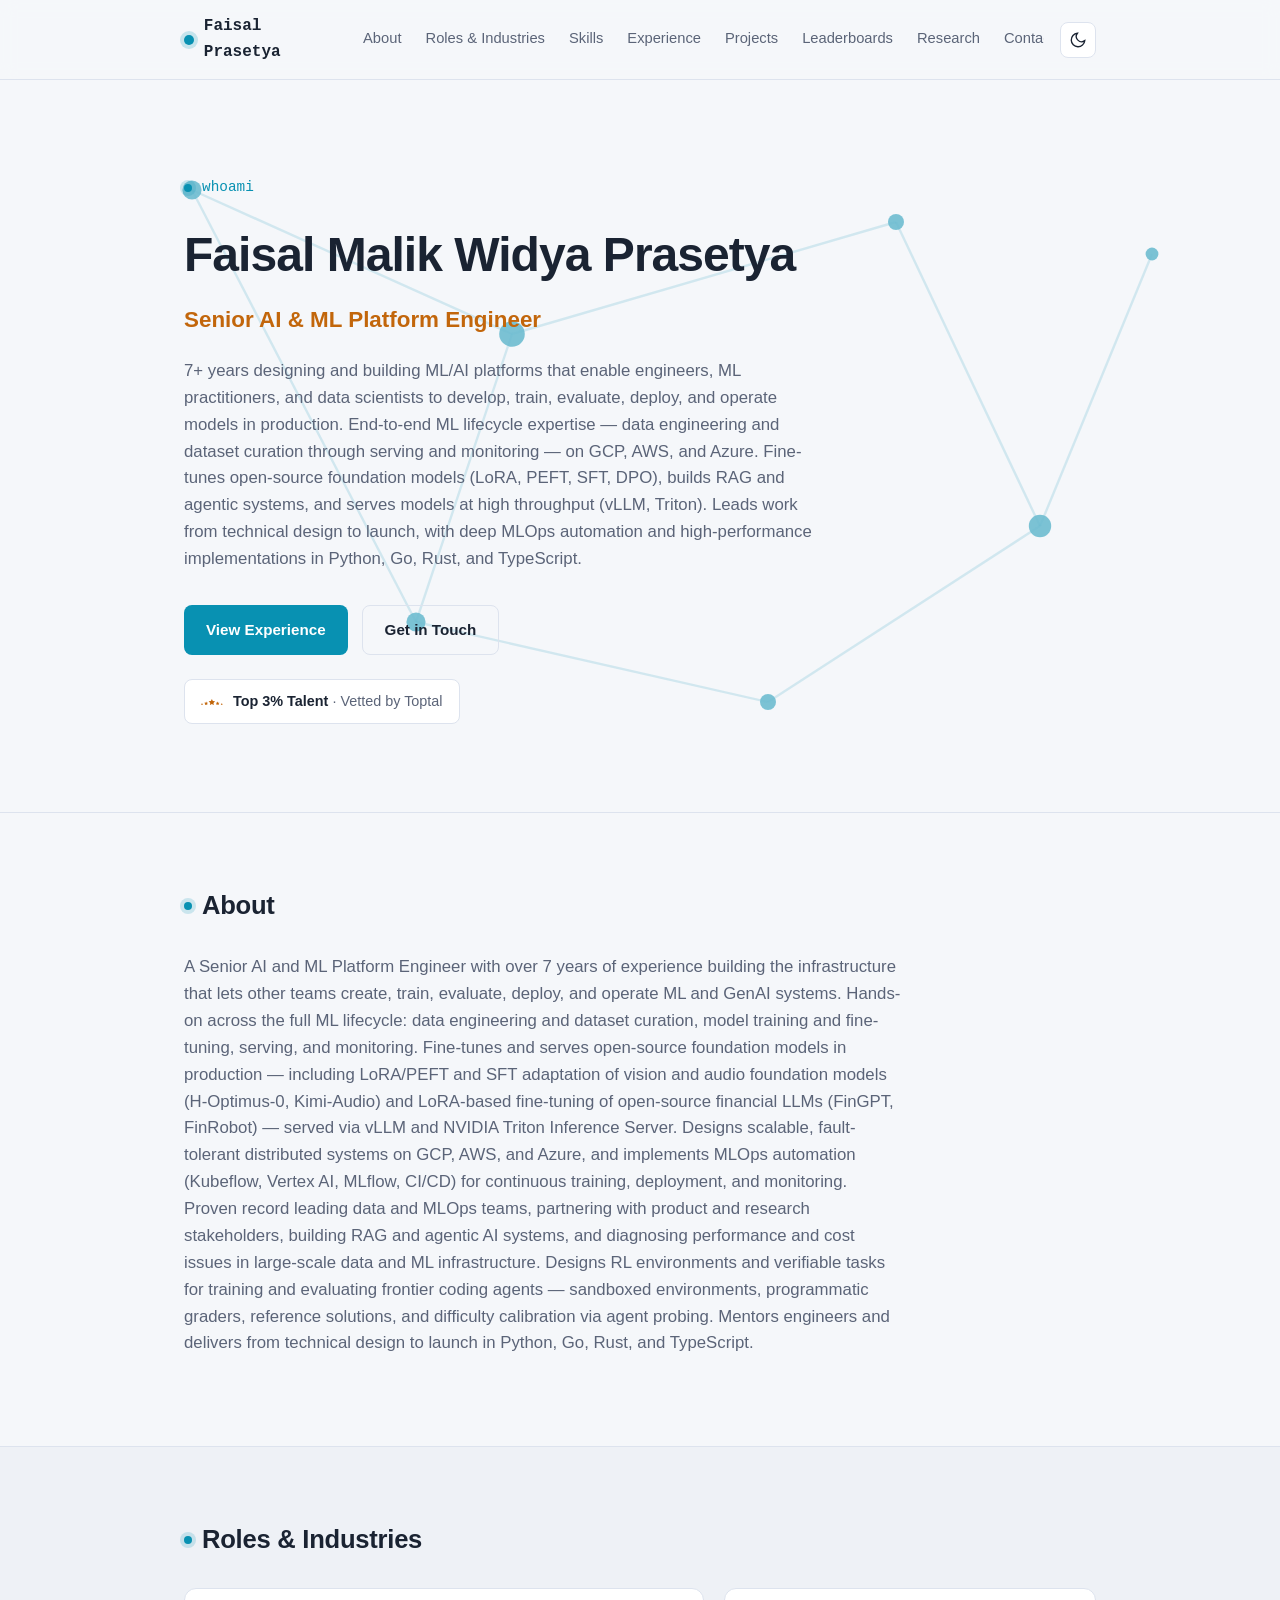
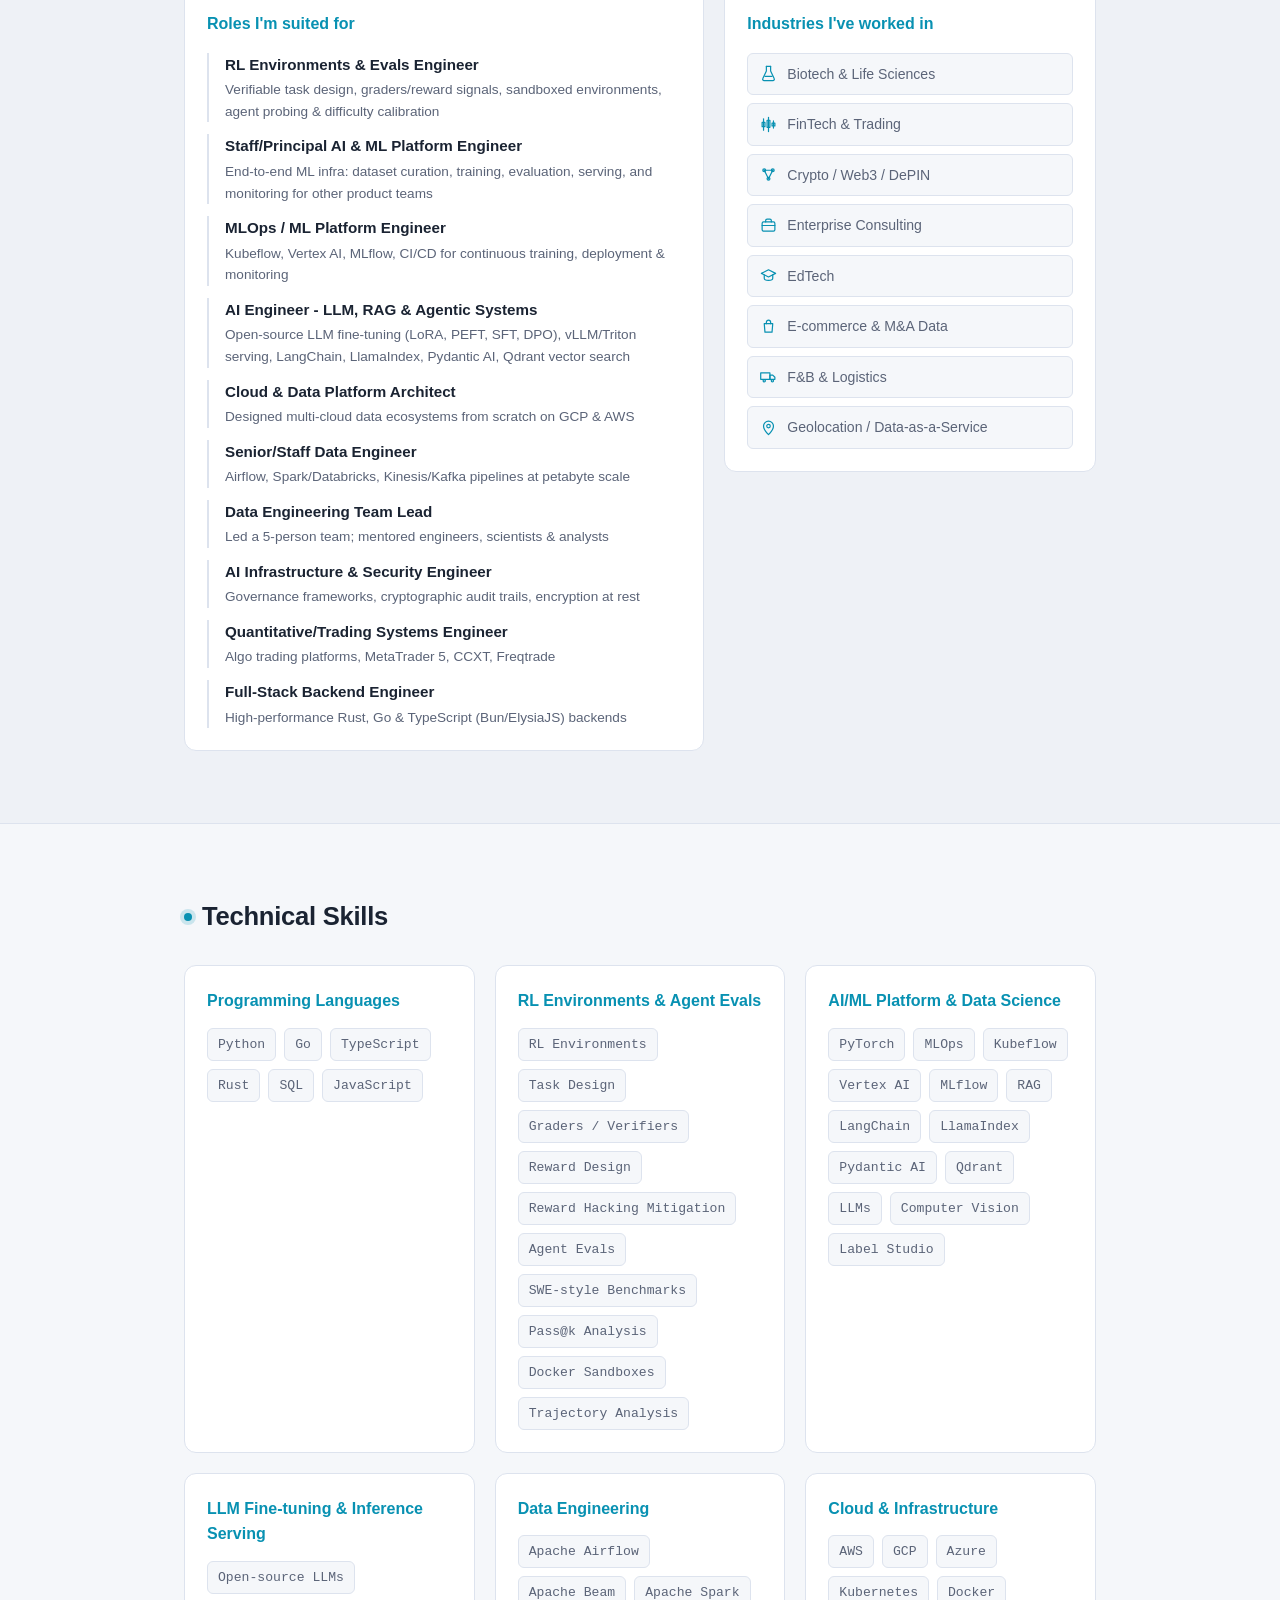
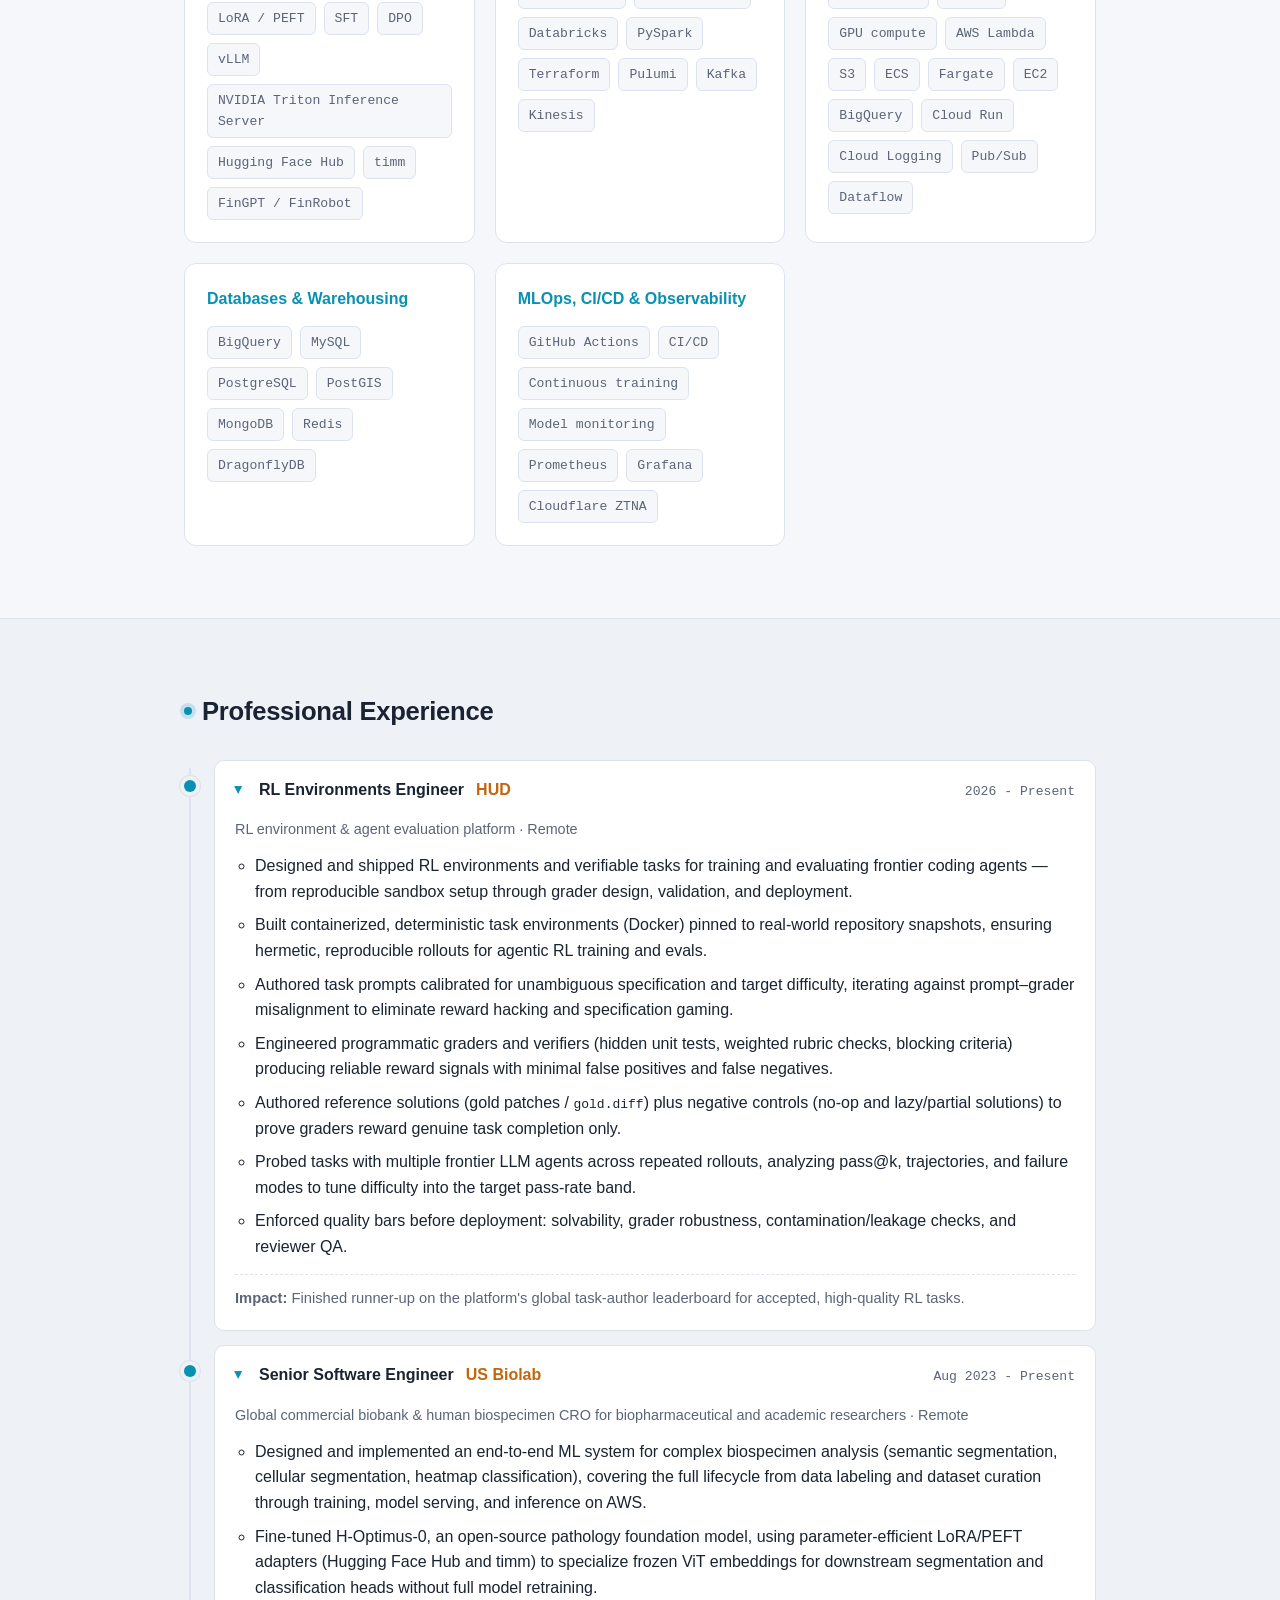
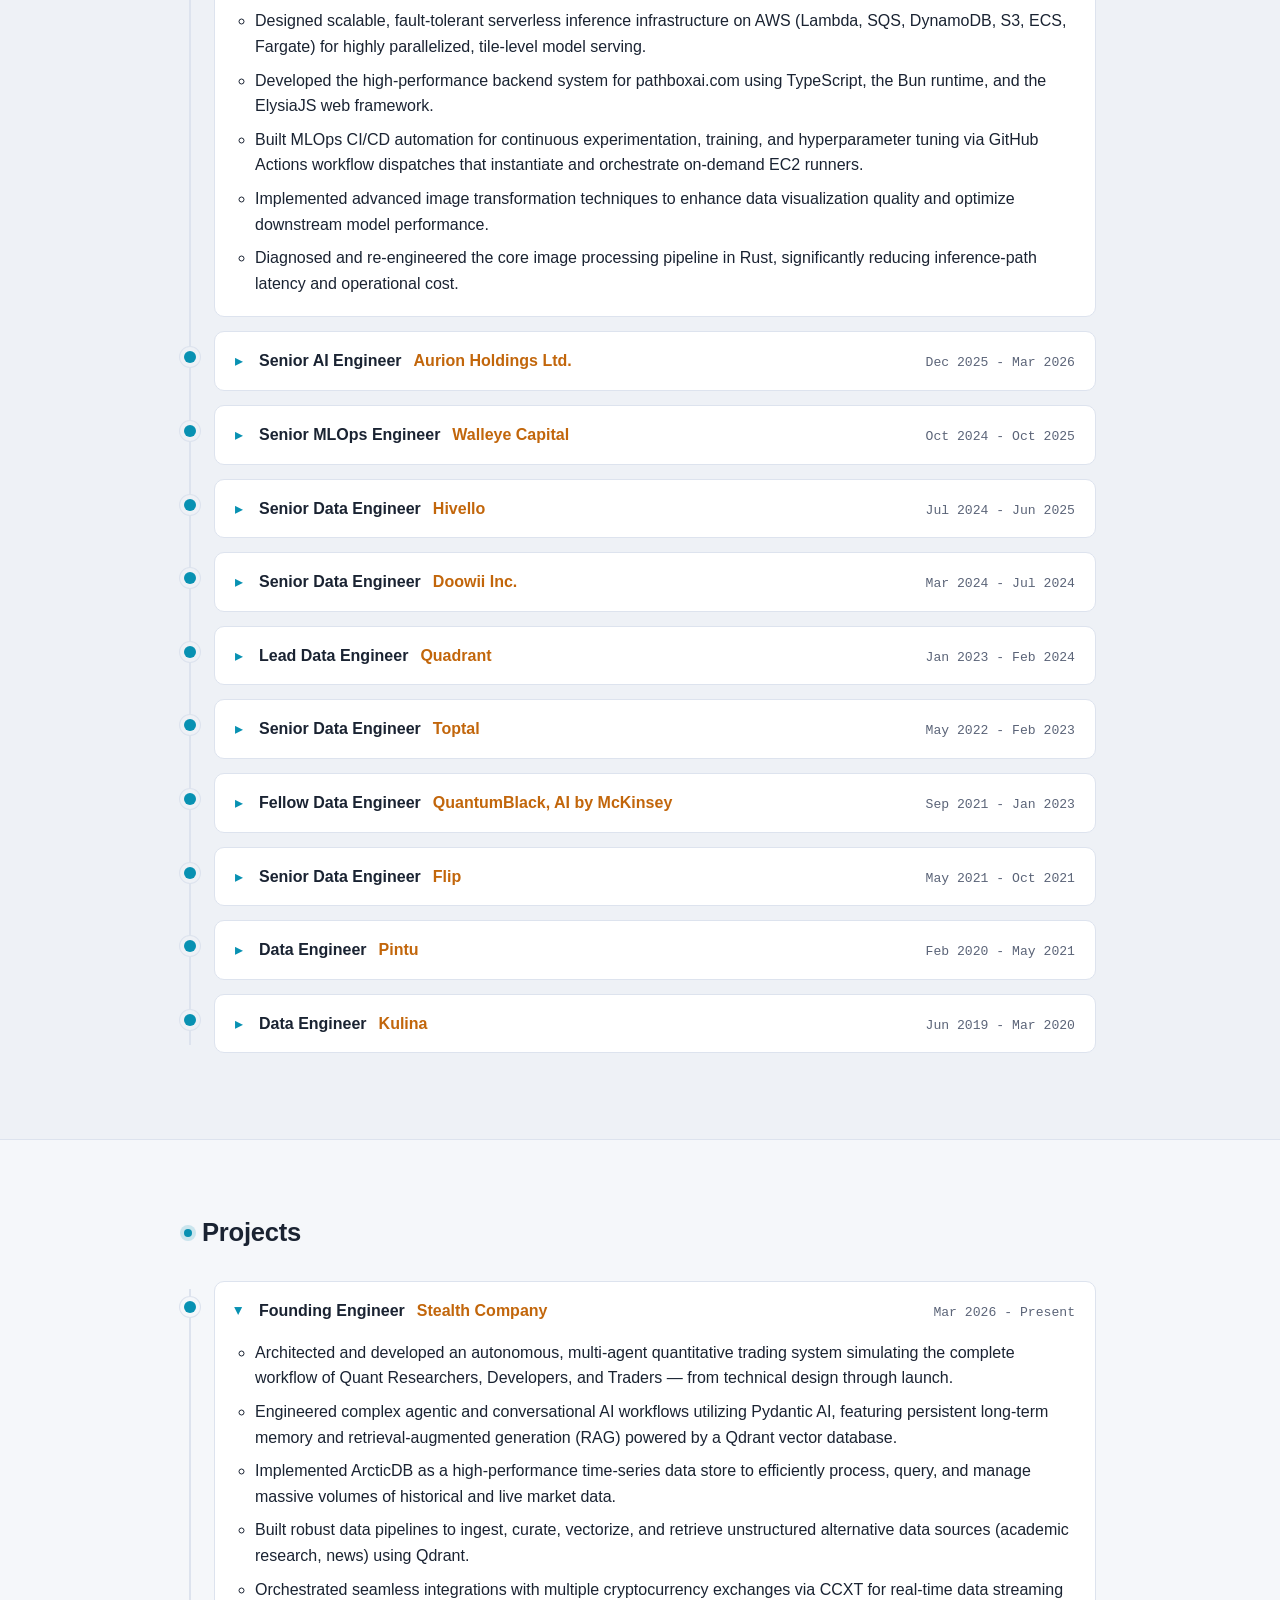
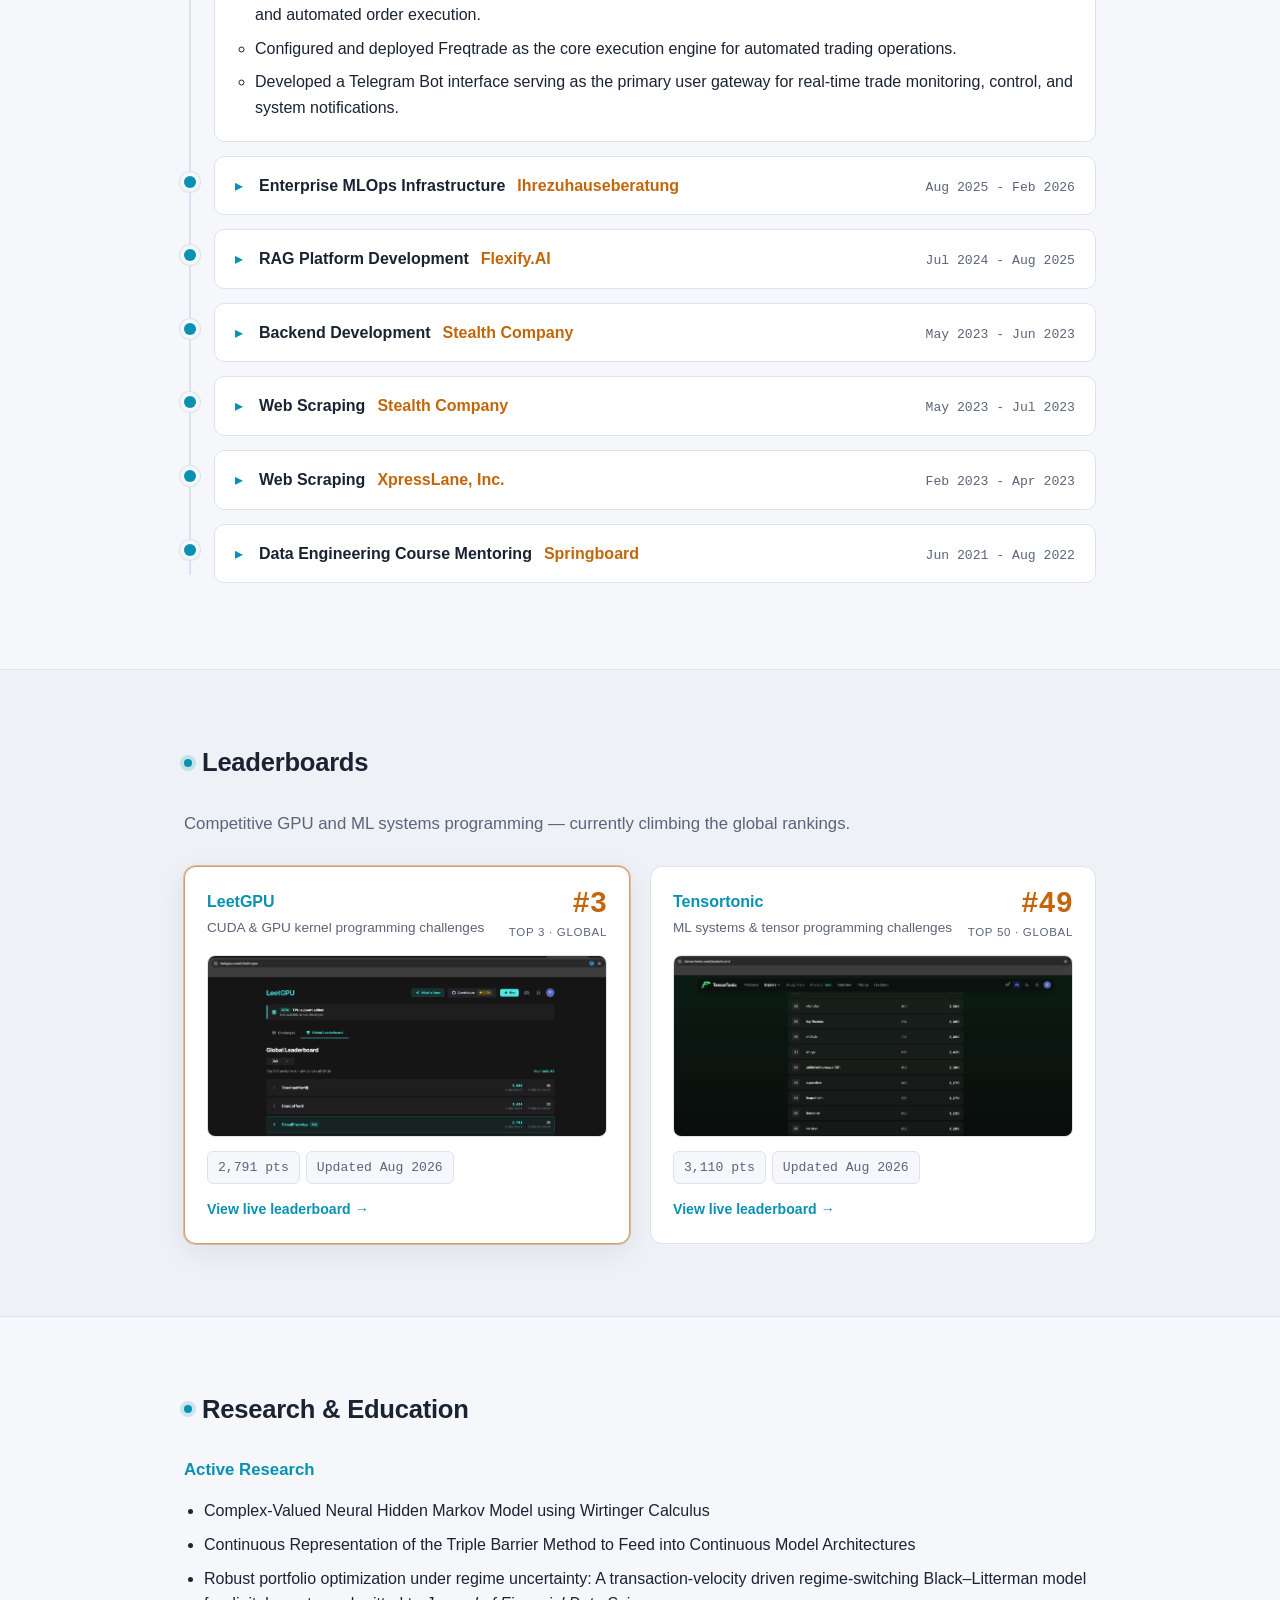
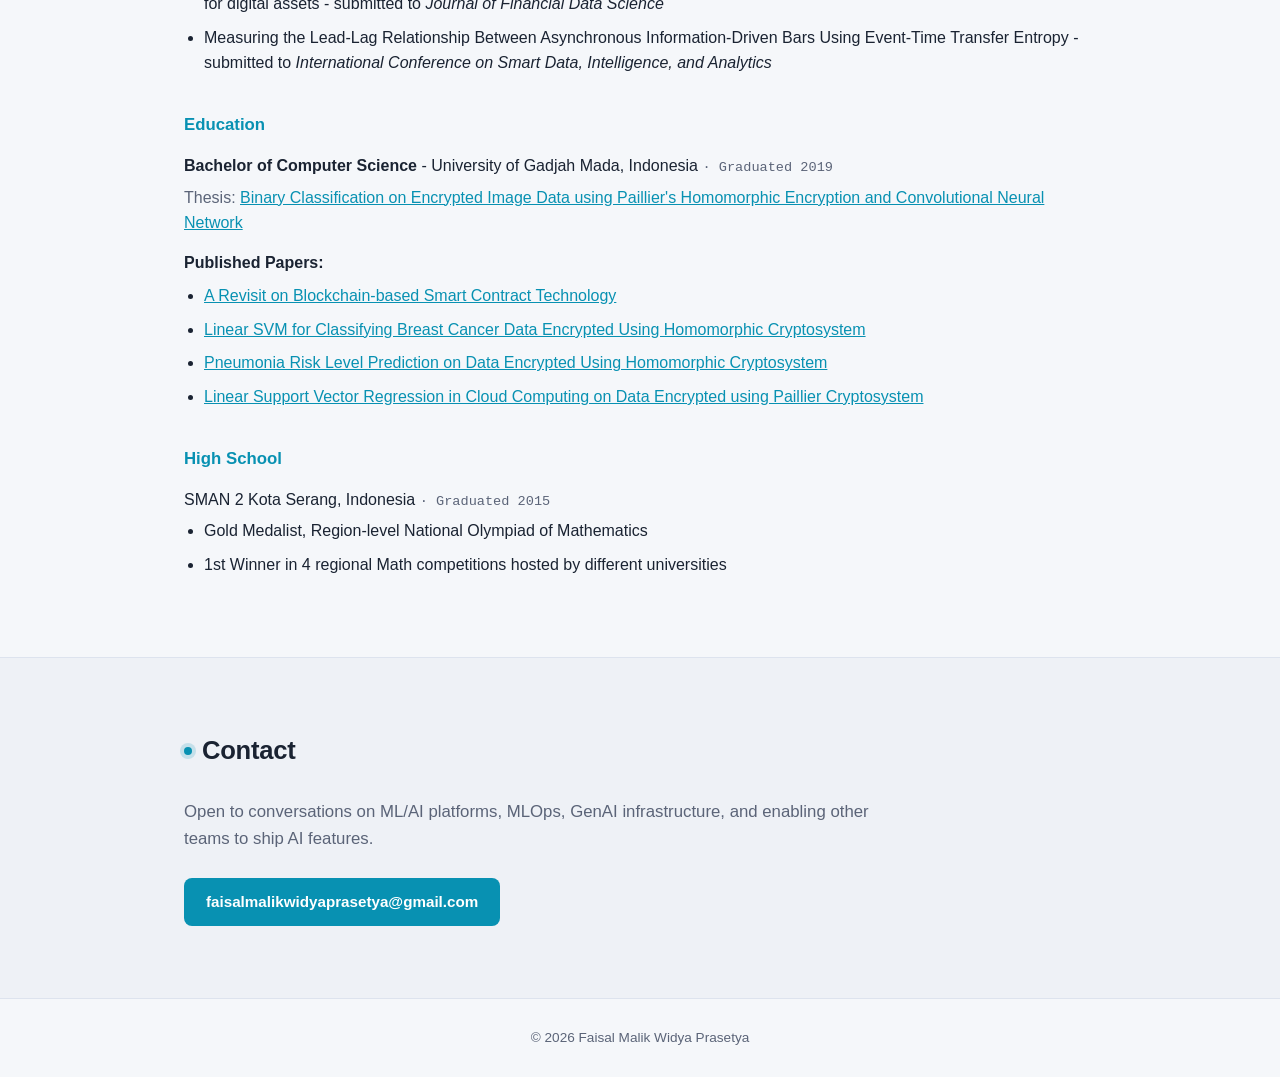
==== commit 3f45e347: "Add HUD experience" ====
--- a/index.html
+++ b/index.html
@@ -118,6 +118,9 @@
         MLflow, CI/CD) for continuous training, deployment, and monitoring. Proven record leading data
         and MLOps teams, partnering with product and research stakeholders, building RAG and agentic AI
         systems, and diagnosing performance and cost issues in large-scale data and ML infrastructure.
+        Designs RL environments and verifiable tasks for training and evaluating frontier coding agents —
+        sandboxed environments, programmatic graders, reference solutions, and difficulty calibration via
+        agent probing.
         Mentors engineers and delivers from technical design to launch in Python, Go, Rust, and TypeScript.
       </p>
     </div>
@@ -131,6 +134,7 @@
         <div class="skill-card fit-card">
           <h3>Roles I'm suited for</h3>
           <ul class="role-list">
+            <li><strong>RL Environments &amp; Evals Engineer</strong><span>Verifiable task design, graders/reward signals, sandboxed environments, agent probing &amp; difficulty calibration</span></li>
             <li><strong>Staff/Principal AI &amp; ML Platform Engineer</strong><span>End-to-end ML infra: dataset curation, training, evaluation, serving, and monitoring for other product teams</span></li>
             <li><strong>MLOps / ML Platform Engineer</strong><span>Kubeflow, Vertex AI, MLflow, CI/CD for continuous training, deployment &amp; monitoring</span></li>
             <li><strong>AI Engineer - LLM, RAG &amp; Agentic Systems</strong><span>Open-source LLM fine-tuning (LoRA, PEFT, SFT, DPO), vLLM/Triton serving, LangChain, LlamaIndex, Pydantic AI, Qdrant vector search</span></li>
@@ -174,6 +178,15 @@
         </div>
 
         <div class="skill-card">
+          <h3>RL Environments &amp; Agent Evals</h3>
+          <ul class="tag-list">
+            <li>RL Environments</li><li>Task Design</li><li>Graders / Verifiers</li><li>Reward Design</li>
+            <li>Reward Hacking Mitigation</li><li>Agent Evals</li><li>SWE-style Benchmarks</li>
+            <li>Pass@k Analysis</li><li>Docker Sandboxes</li><li>Trajectory Analysis</li>
+          </ul>
+        </div>
+
+        <div class="skill-card">
           <h3>AI/ML Platform &amp; Data Science</h3>
           <ul class="tag-list">
             <li>PyTorch</li><li>MLOps</li><li>Kubeflow</li><li>Vertex AI</li><li>MLflow</li>
@@ -232,6 +245,29 @@
     <div class="wrap">
       <h2><span class="node-dot"></span>Professional Experience</h2>
       <ol class="timeline">
+
+        <li class="timeline-item">
+          <details open>
+            <summary>
+              <span class="role">RL Environments Engineer</span>
+              <span class="company">HUD</span>
+              <span class="dates">2026 - Present</span>
+            </summary>
+            <div class="entry-body">
+              <p class="entry-meta">RL environment &amp; agent evaluation platform · Remote</p>
+              <ul>
+                <li>Designed and shipped RL environments and verifiable tasks for training and evaluating frontier coding agents — from reproducible sandbox setup through grader design, validation, and deployment.</li>
+                <li>Built containerized, deterministic task environments (Docker) pinned to real-world repository snapshots, ensuring hermetic, reproducible rollouts for agentic RL training and evals.</li>
+                <li>Authored task prompts calibrated for unambiguous specification and target difficulty, iterating against prompt–grader misalignment to eliminate reward hacking and specification gaming.</li>
+                <li>Engineered programmatic graders and verifiers (hidden unit tests, weighted rubric checks, blocking criteria) producing reliable reward signals with minimal false positives and false negatives.</li>
+                <li>Authored reference solutions (gold patches / <code>gold.diff</code>) plus negative controls (no-op and lazy/partial solutions) to prove graders reward genuine task completion only.</li>
+                <li>Probed tasks with multiple frontier LLM agents across repeated rollouts, analyzing pass@k, trajectories, and failure modes to tune difficulty into the target pass-rate band.</li>
+                <li>Enforced quality bars before deployment: solvability, grader robustness, contamination/leakage checks, and reviewer QA.</li>
+              </ul>
+              <p class="entry-impact"><strong>Impact:</strong> Finished runner-up on the platform's global task-author leaderboard for accepted, high-quality RL tasks.</p>
+            </div>
+          </details>
+        </li>
 
         <li class="timeline-item">
           <details open>
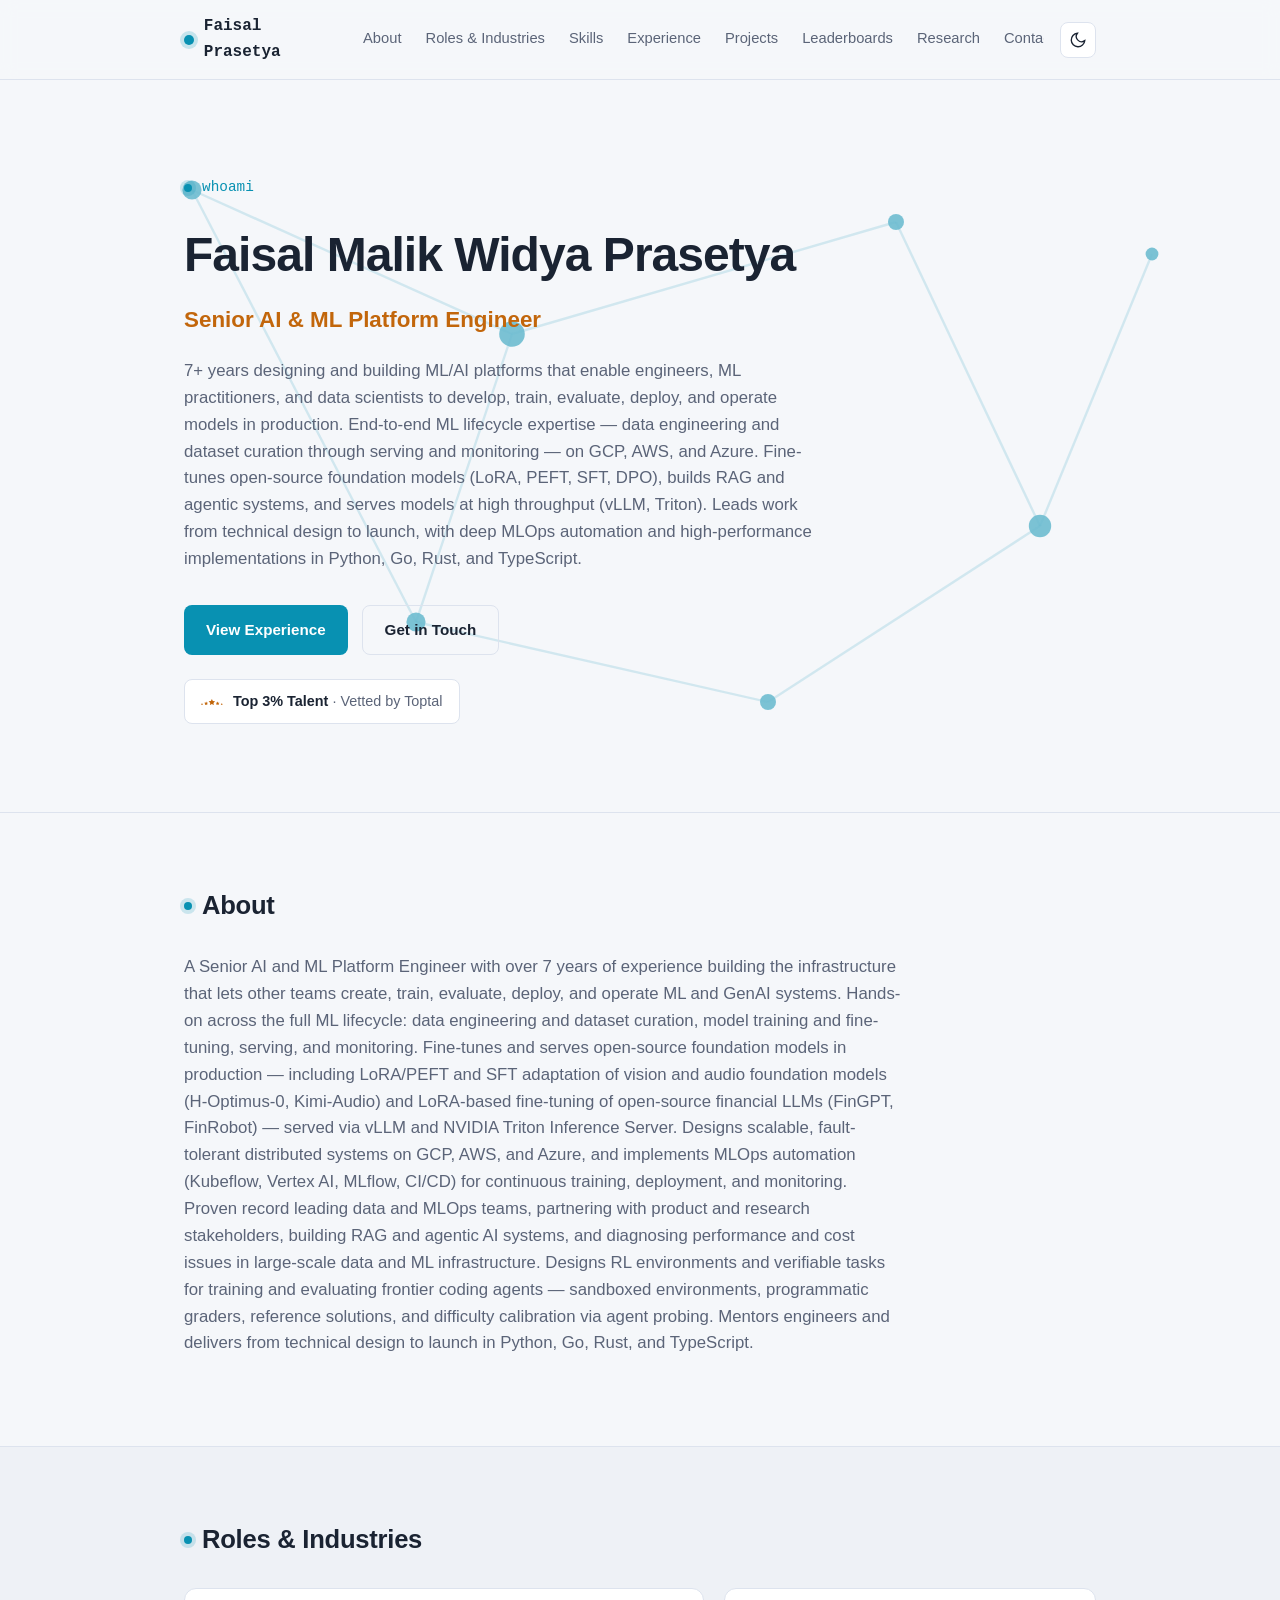
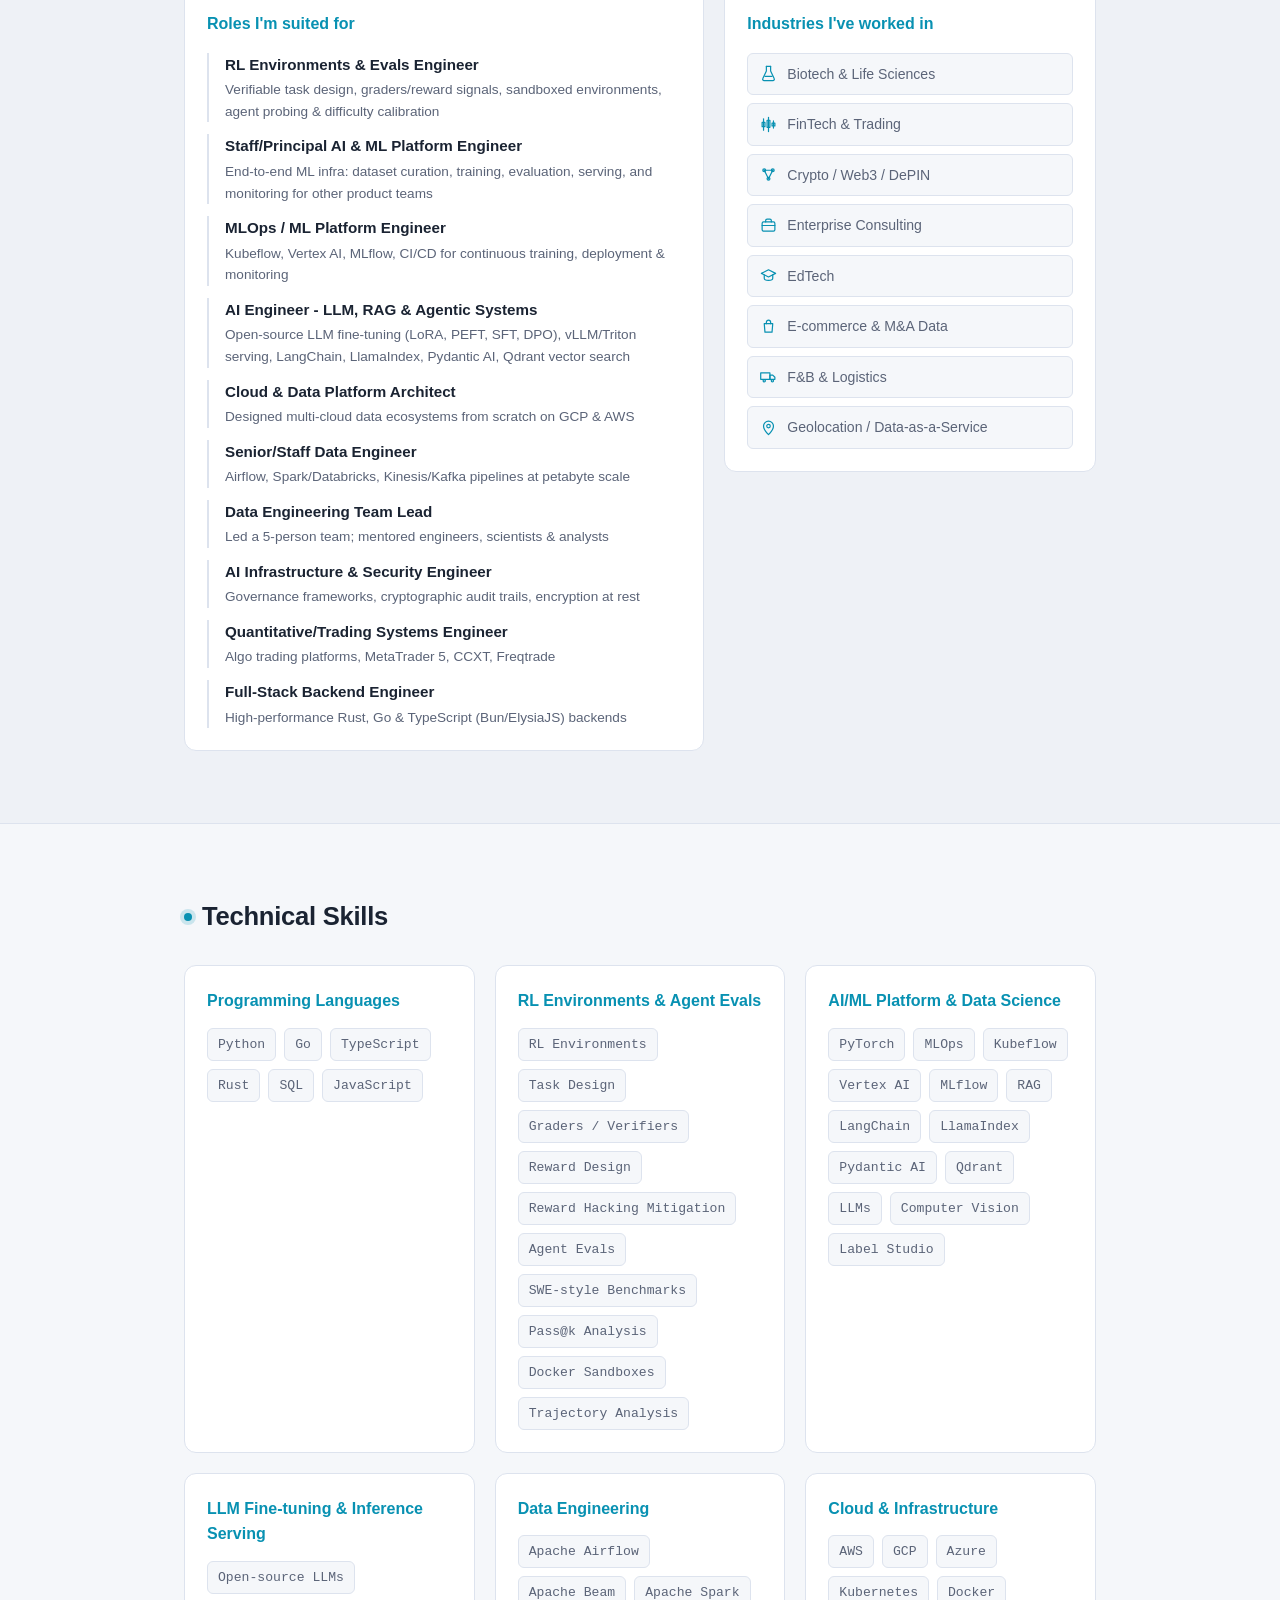
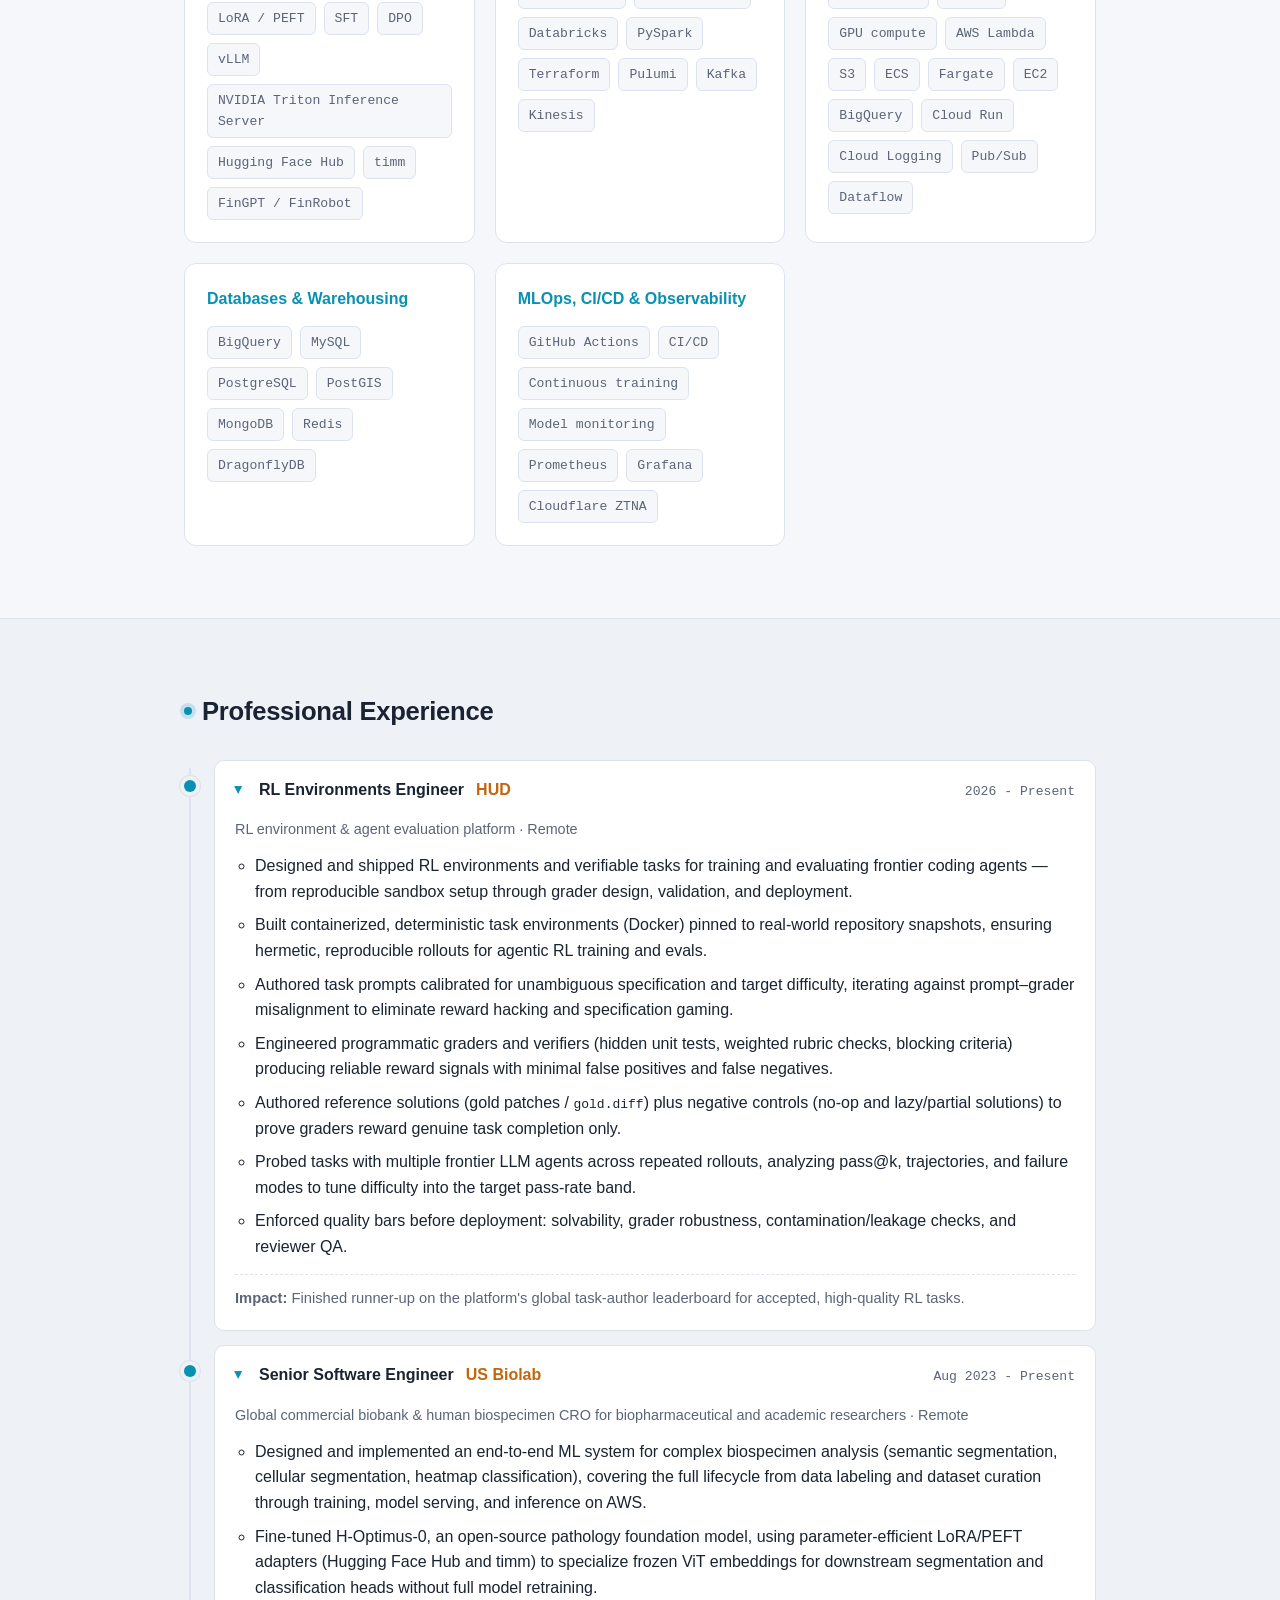
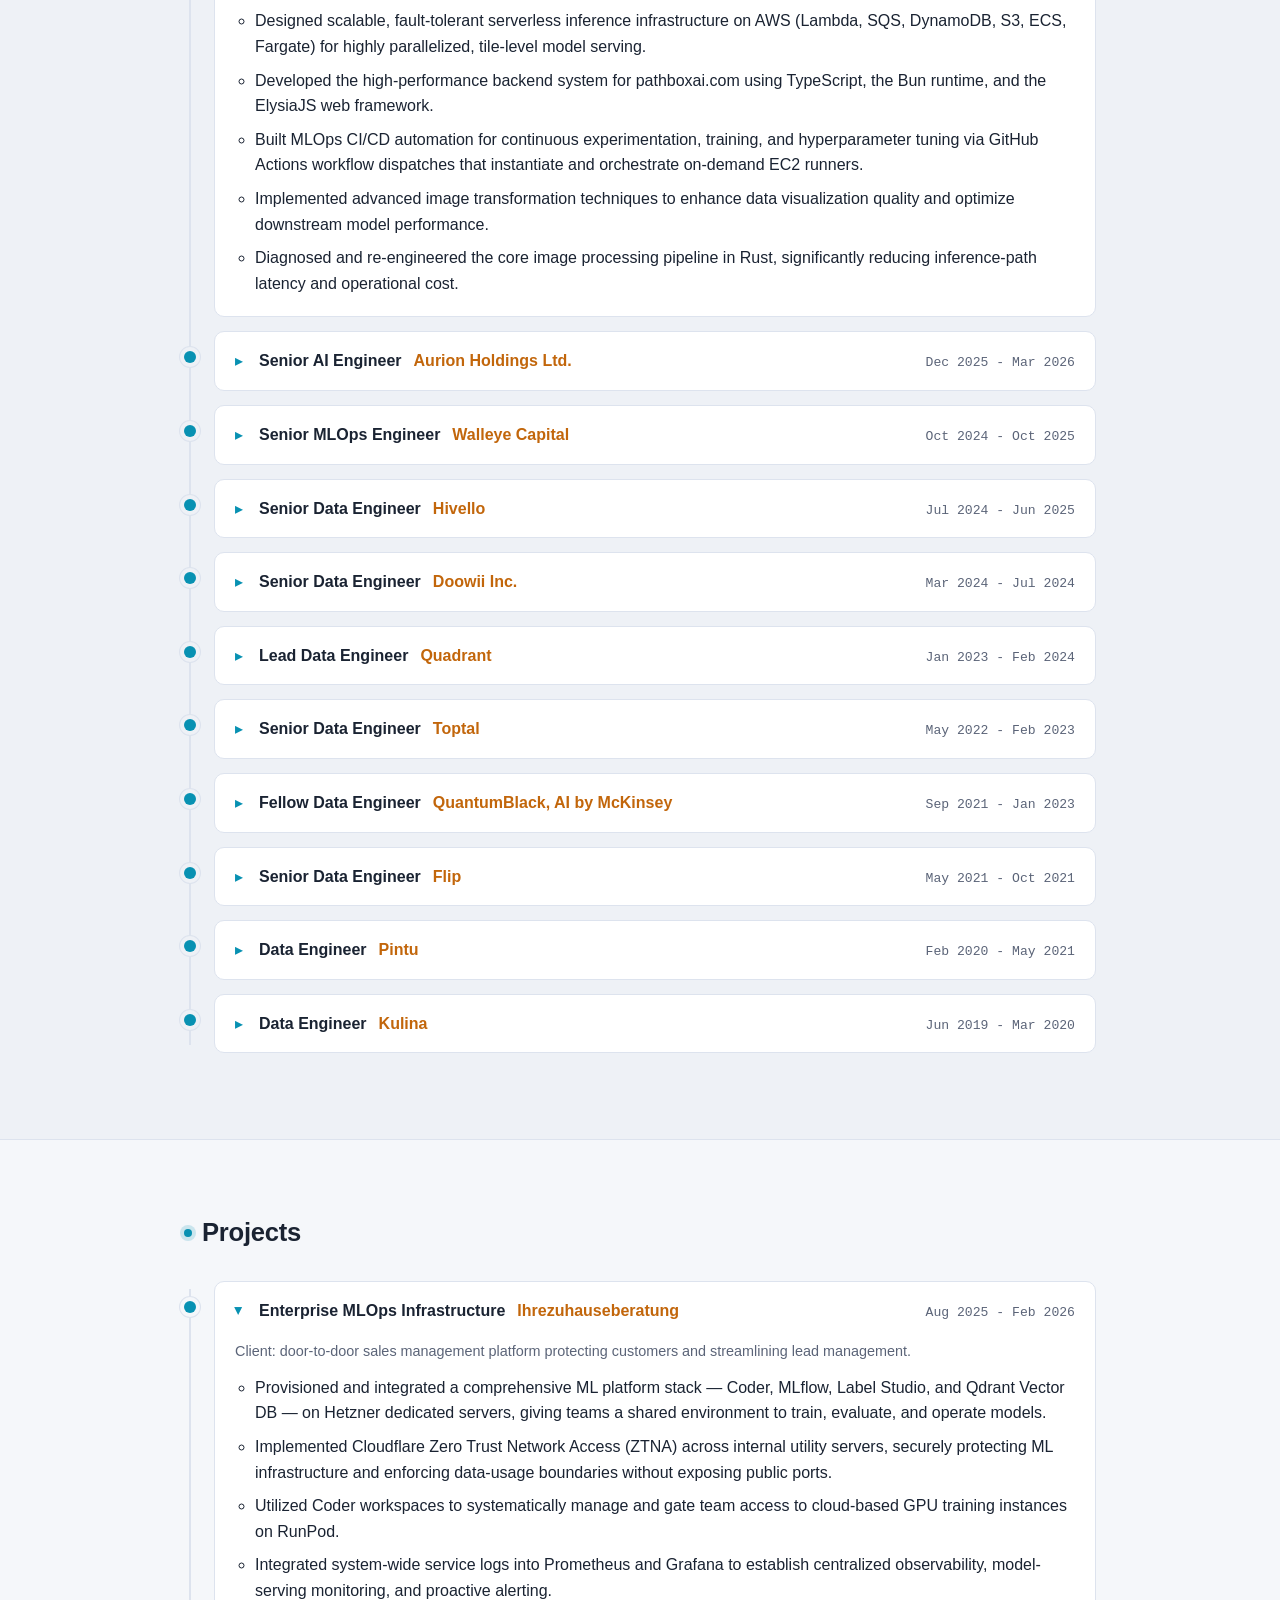
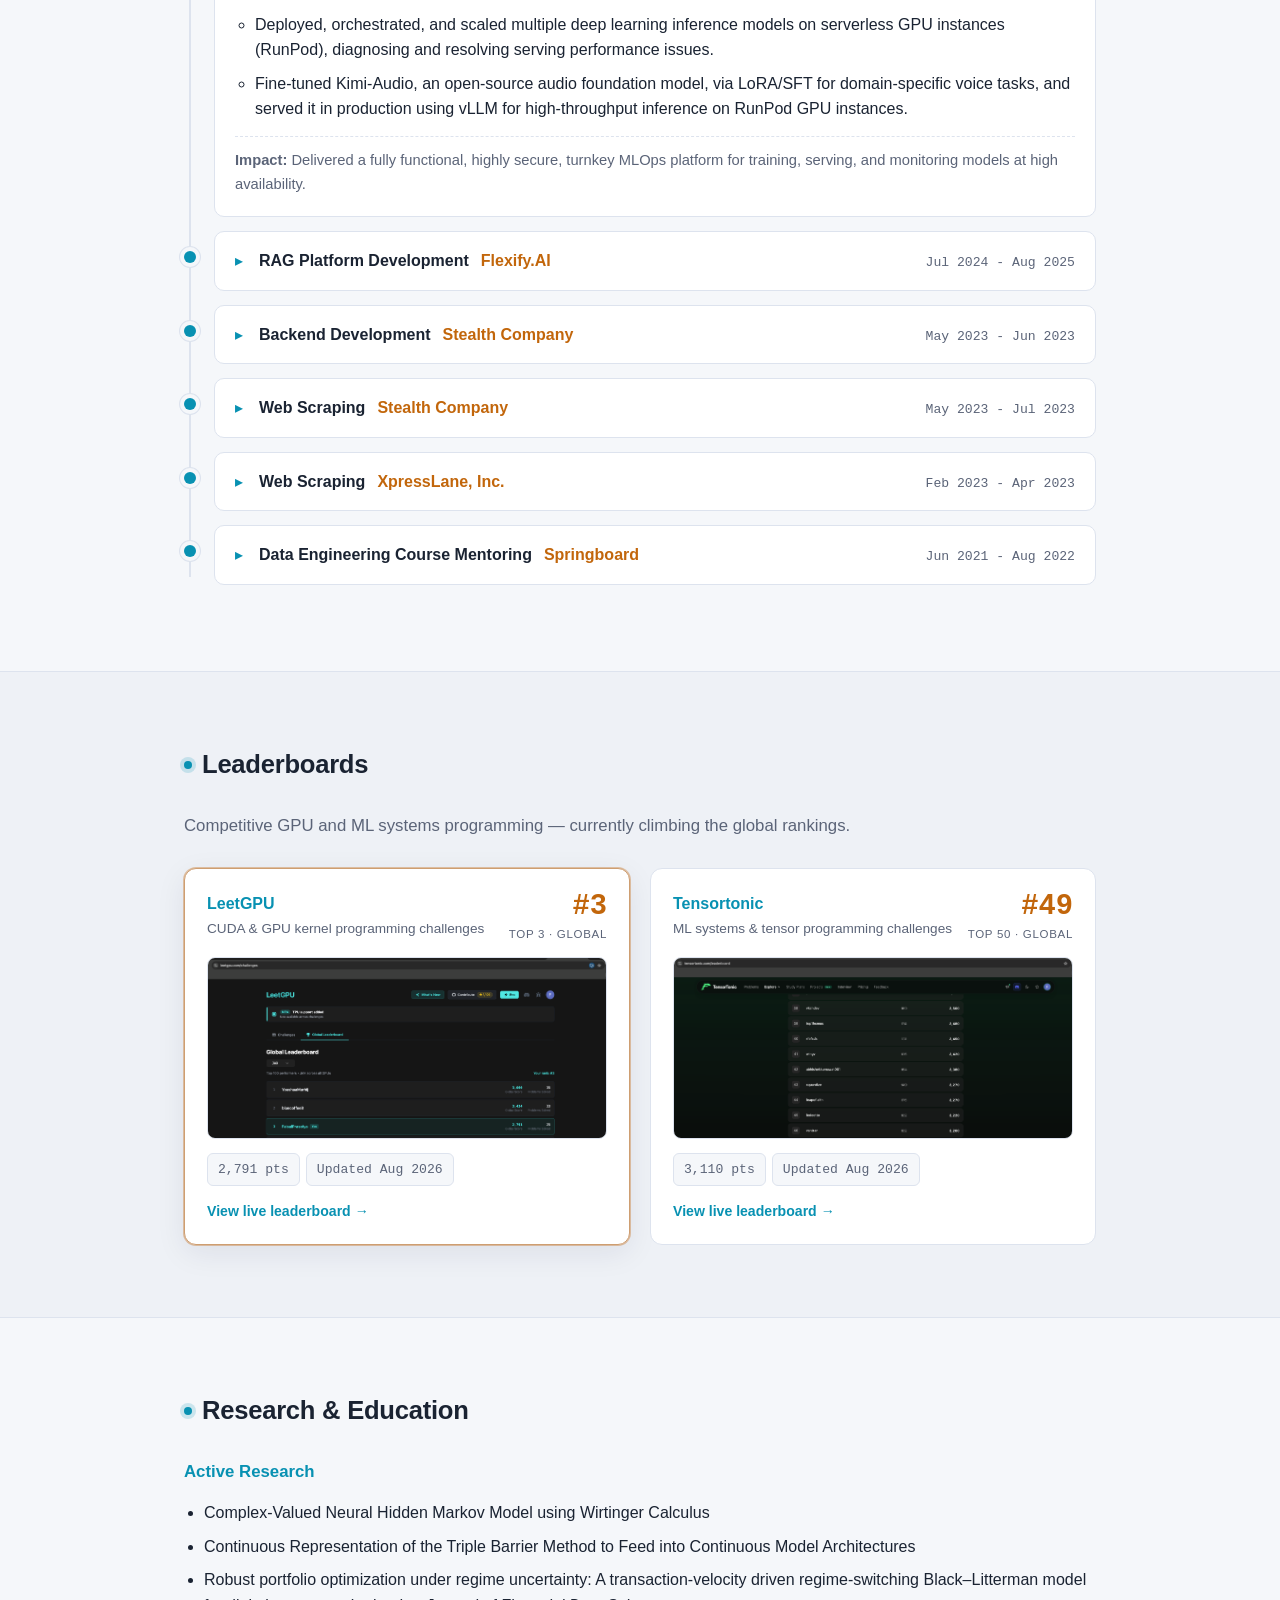
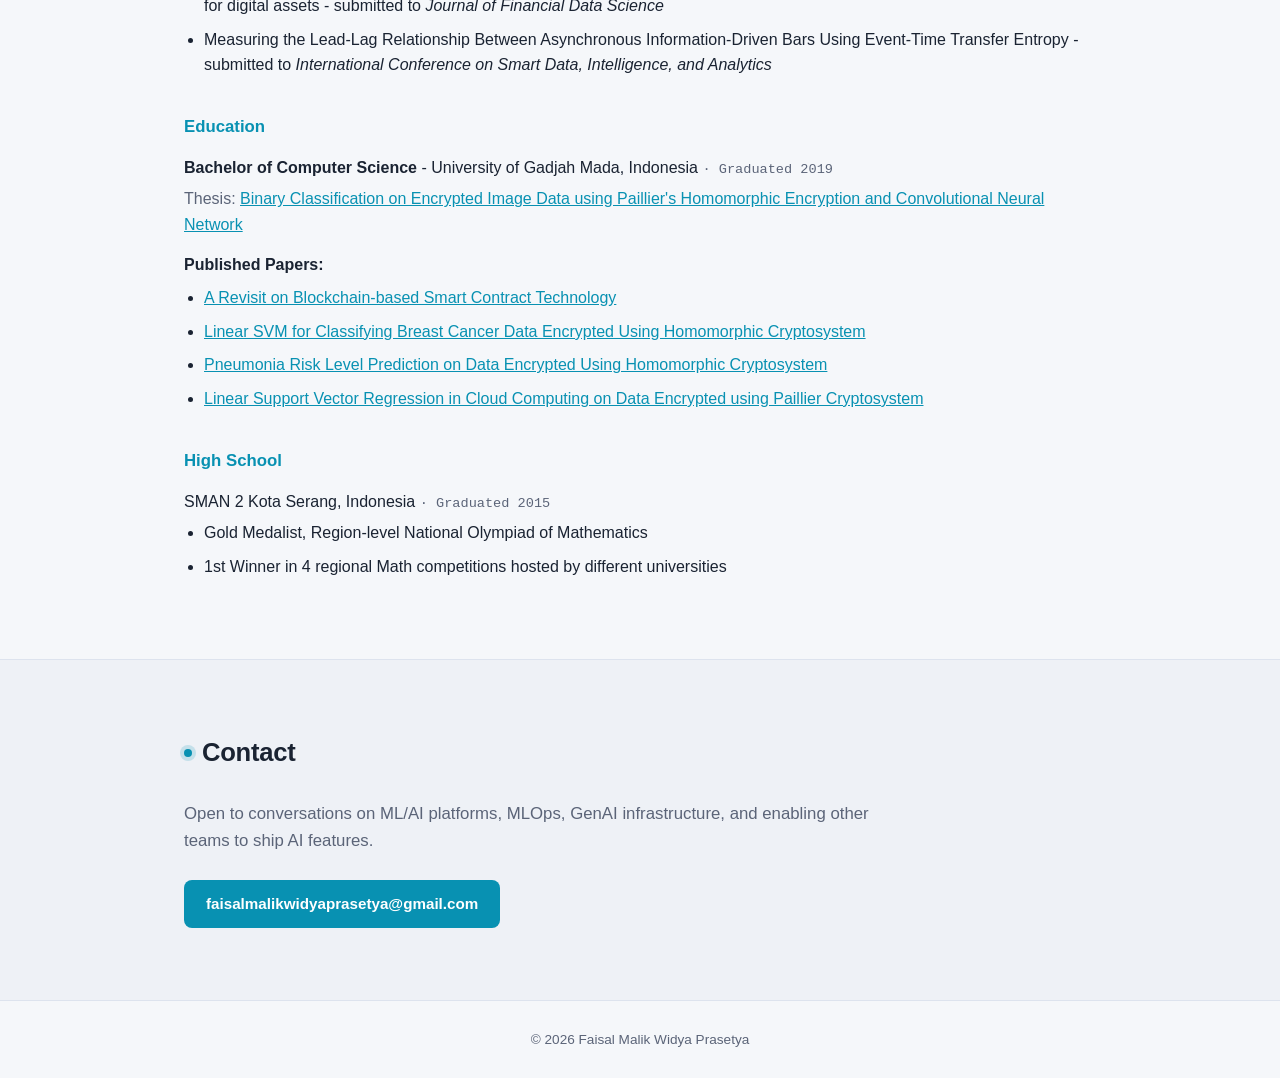
==== commit f0a18203: "Remove Stealth Company founding engineer project Drops the Mar 2026 - Present entry per owner review" ====
--- a/index.html
+++ b/index.html
@@ -519,27 +519,6 @@
         <li class="timeline-item">
           <details open>
             <summary>
-              <span class="role">Founding Engineer</span>
-              <span class="company">Stealth Company</span>
-              <span class="dates">Mar 2026 - Present</span>
-            </summary>
-            <div class="entry-body">
-              <ul>
-                <li>Architected and developed an autonomous, multi-agent quantitative trading system simulating the complete workflow of Quant Researchers, Developers, and Traders — from technical design through launch.</li>
-                <li>Engineered complex agentic and conversational AI workflows utilizing Pydantic AI, featuring persistent long-term memory and retrieval-augmented generation (RAG) powered by a Qdrant vector database.</li>
-                <li>Implemented ArcticDB as a high-performance time-series data store to efficiently process, query, and manage massive volumes of historical and live market data.</li>
-                <li>Built robust data pipelines to ingest, curate, vectorize, and retrieve unstructured alternative data sources (academic research, news) using Qdrant.</li>
-                <li>Orchestrated seamless integrations with multiple cryptocurrency exchanges via CCXT for real-time data streaming and automated order execution.</li>
-                <li>Configured and deployed Freqtrade as the core execution engine for automated trading operations.</li>
-                <li>Developed a Telegram Bot interface serving as the primary user gateway for real-time trade monitoring, control, and system notifications.</li>
-              </ul>
-            </div>
-          </details>
-        </li>
-
-        <li class="timeline-item">
-          <details>
-            <summary>
               <span class="role">Enterprise MLOps Infrastructure</span>
               <span class="company">Ihrezuhauseberatung</span>
               <span class="dates">Aug 2025 - Feb 2026</span>
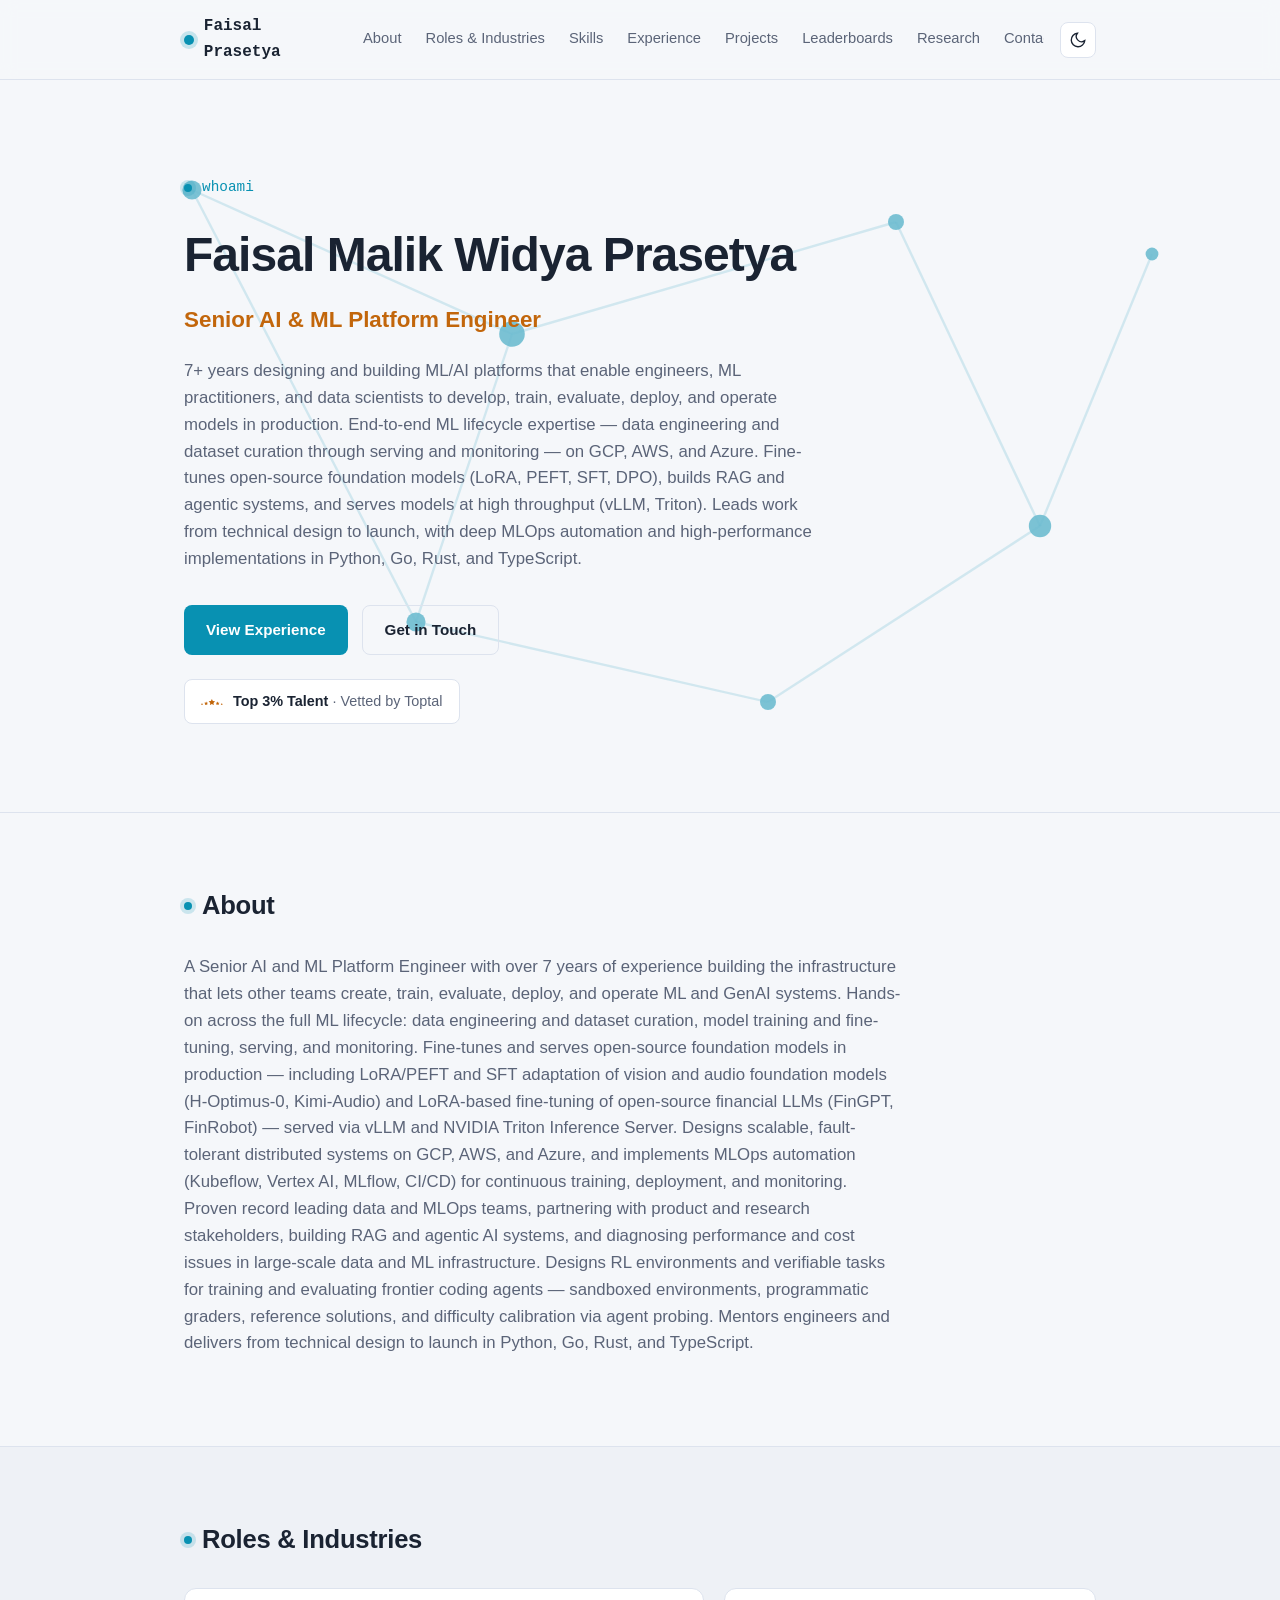
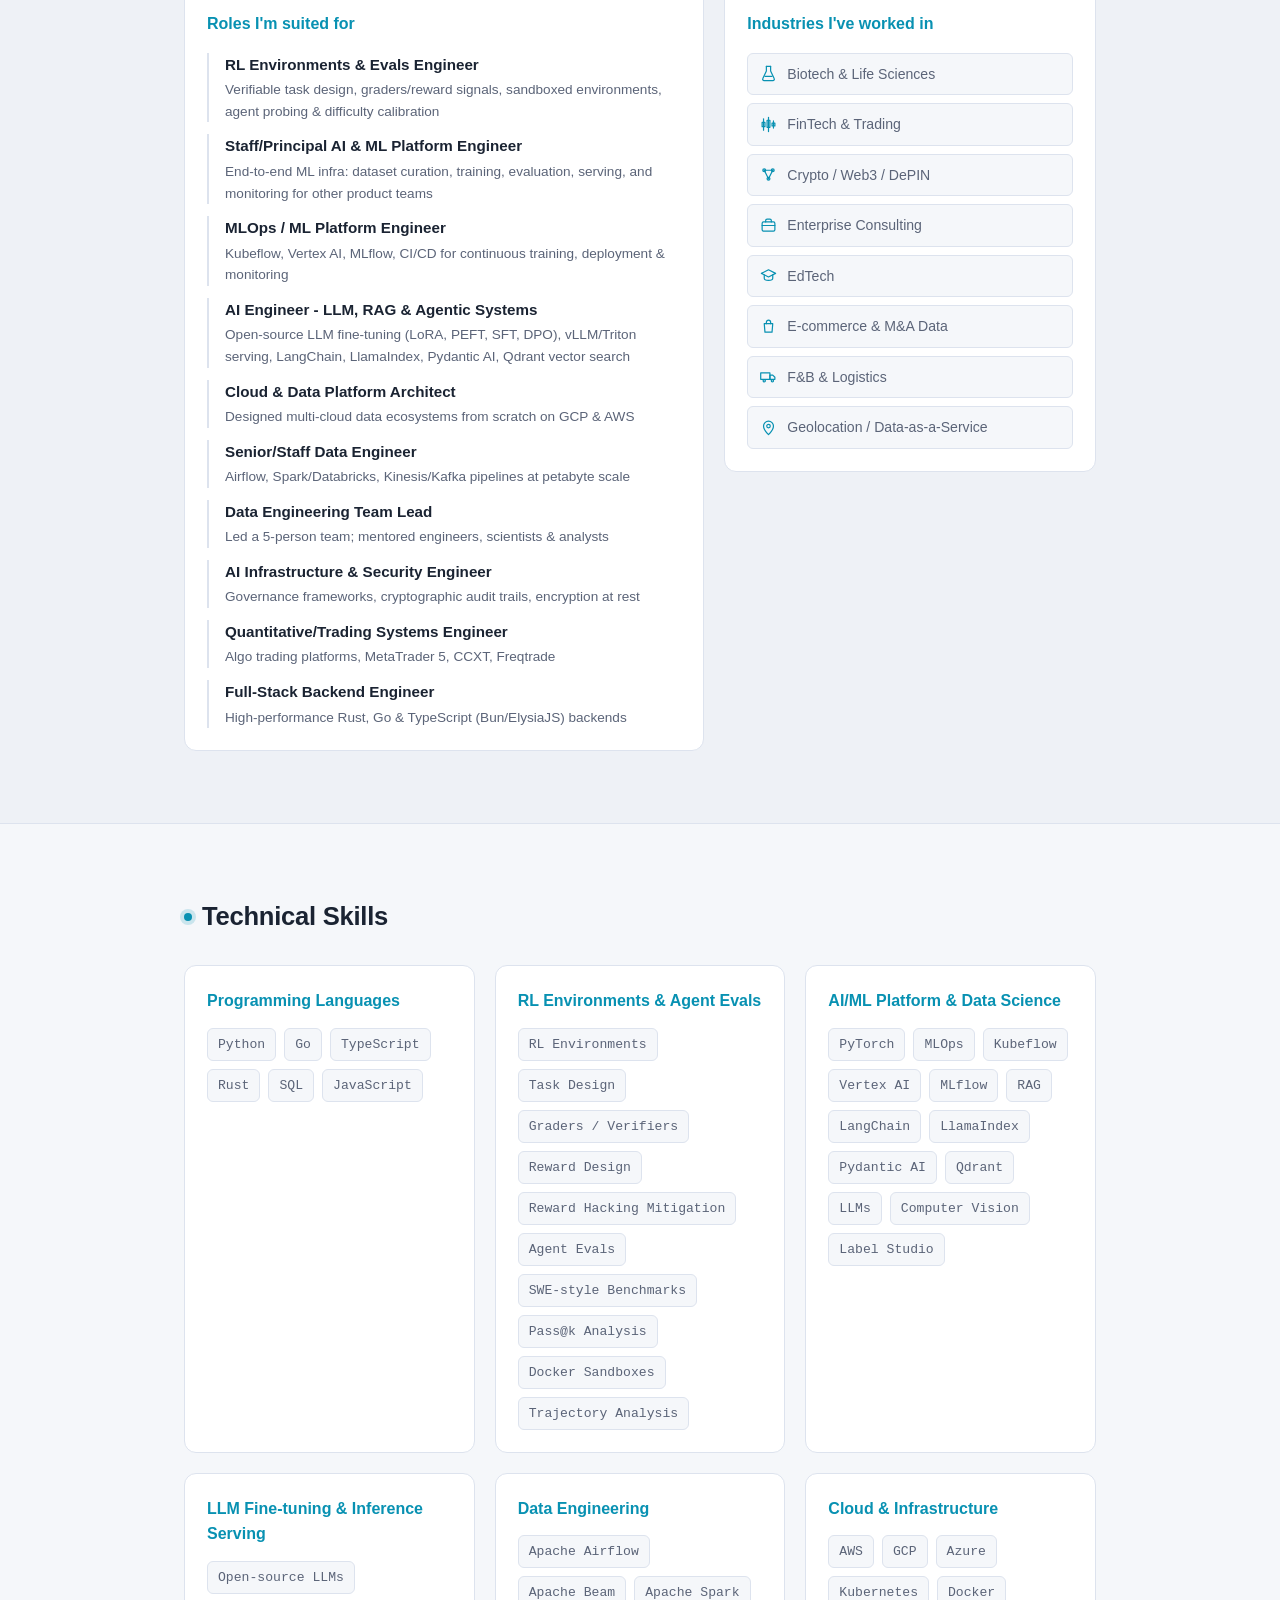
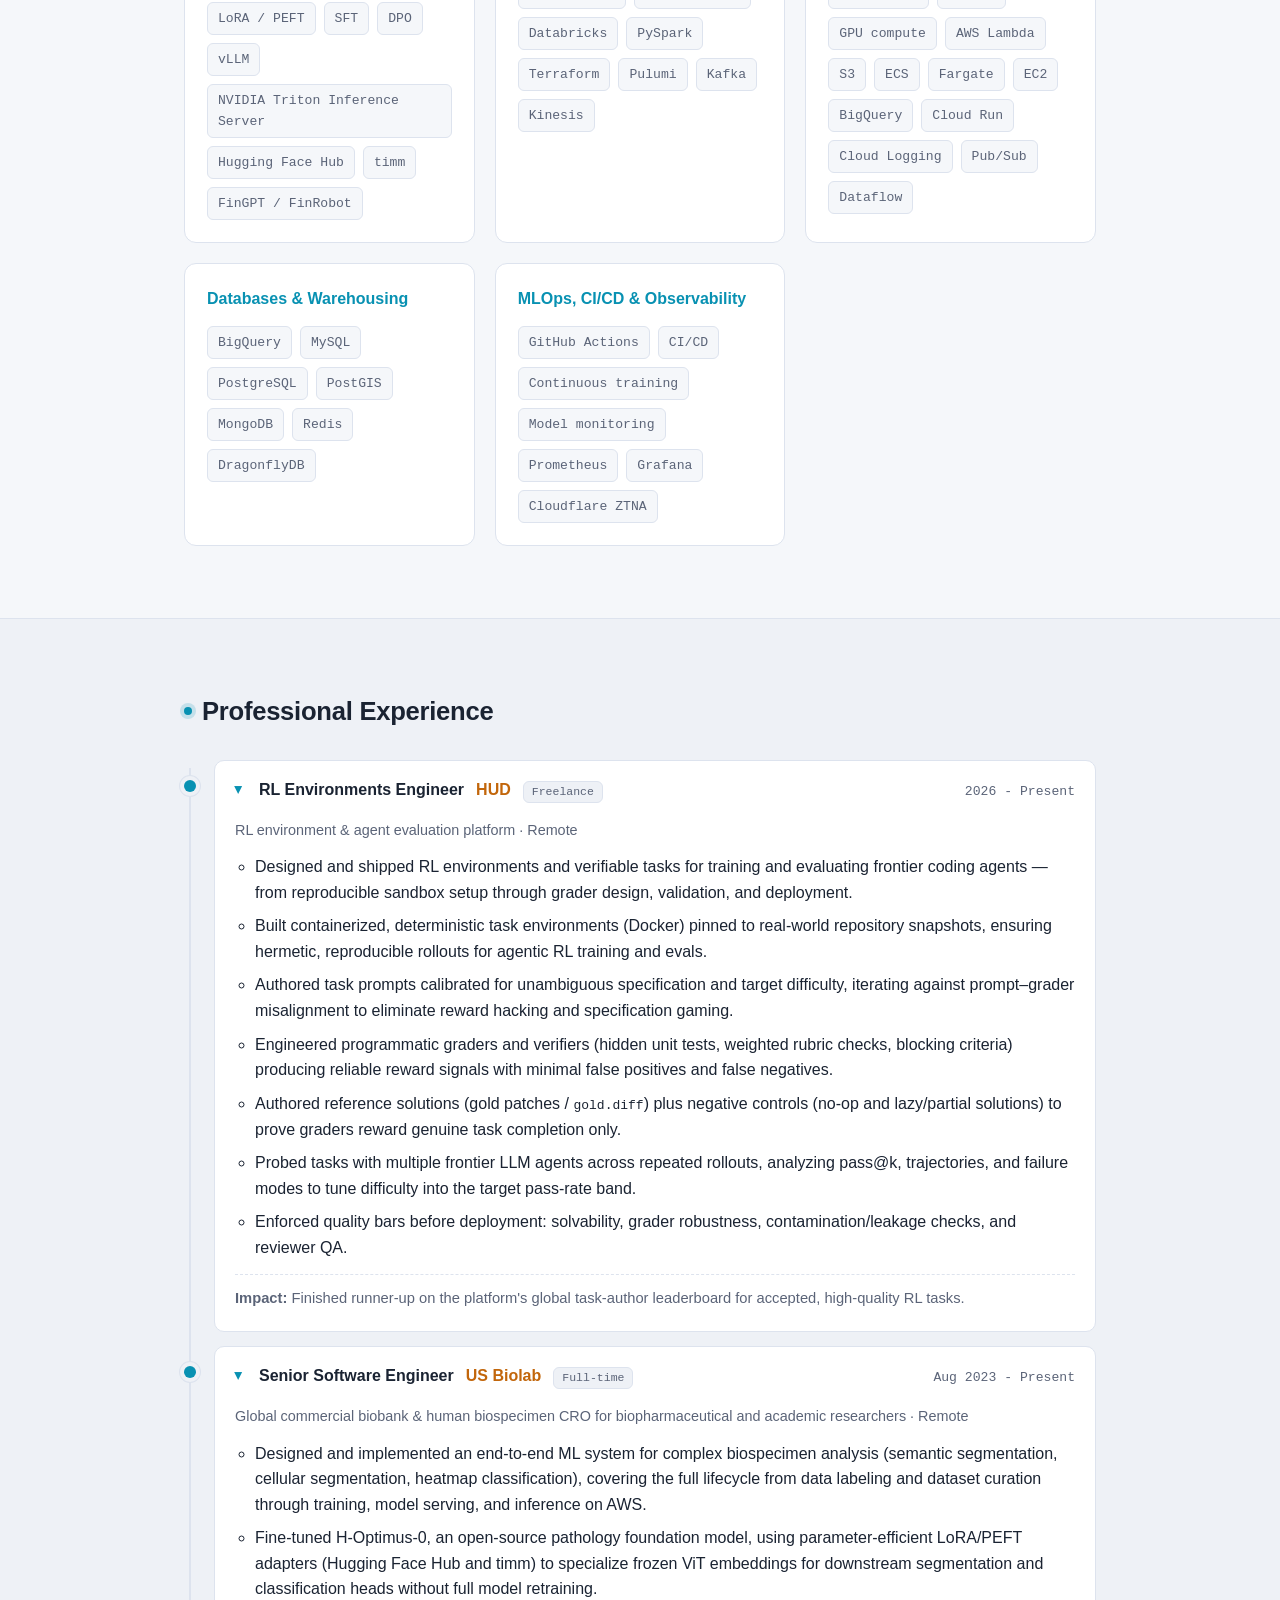
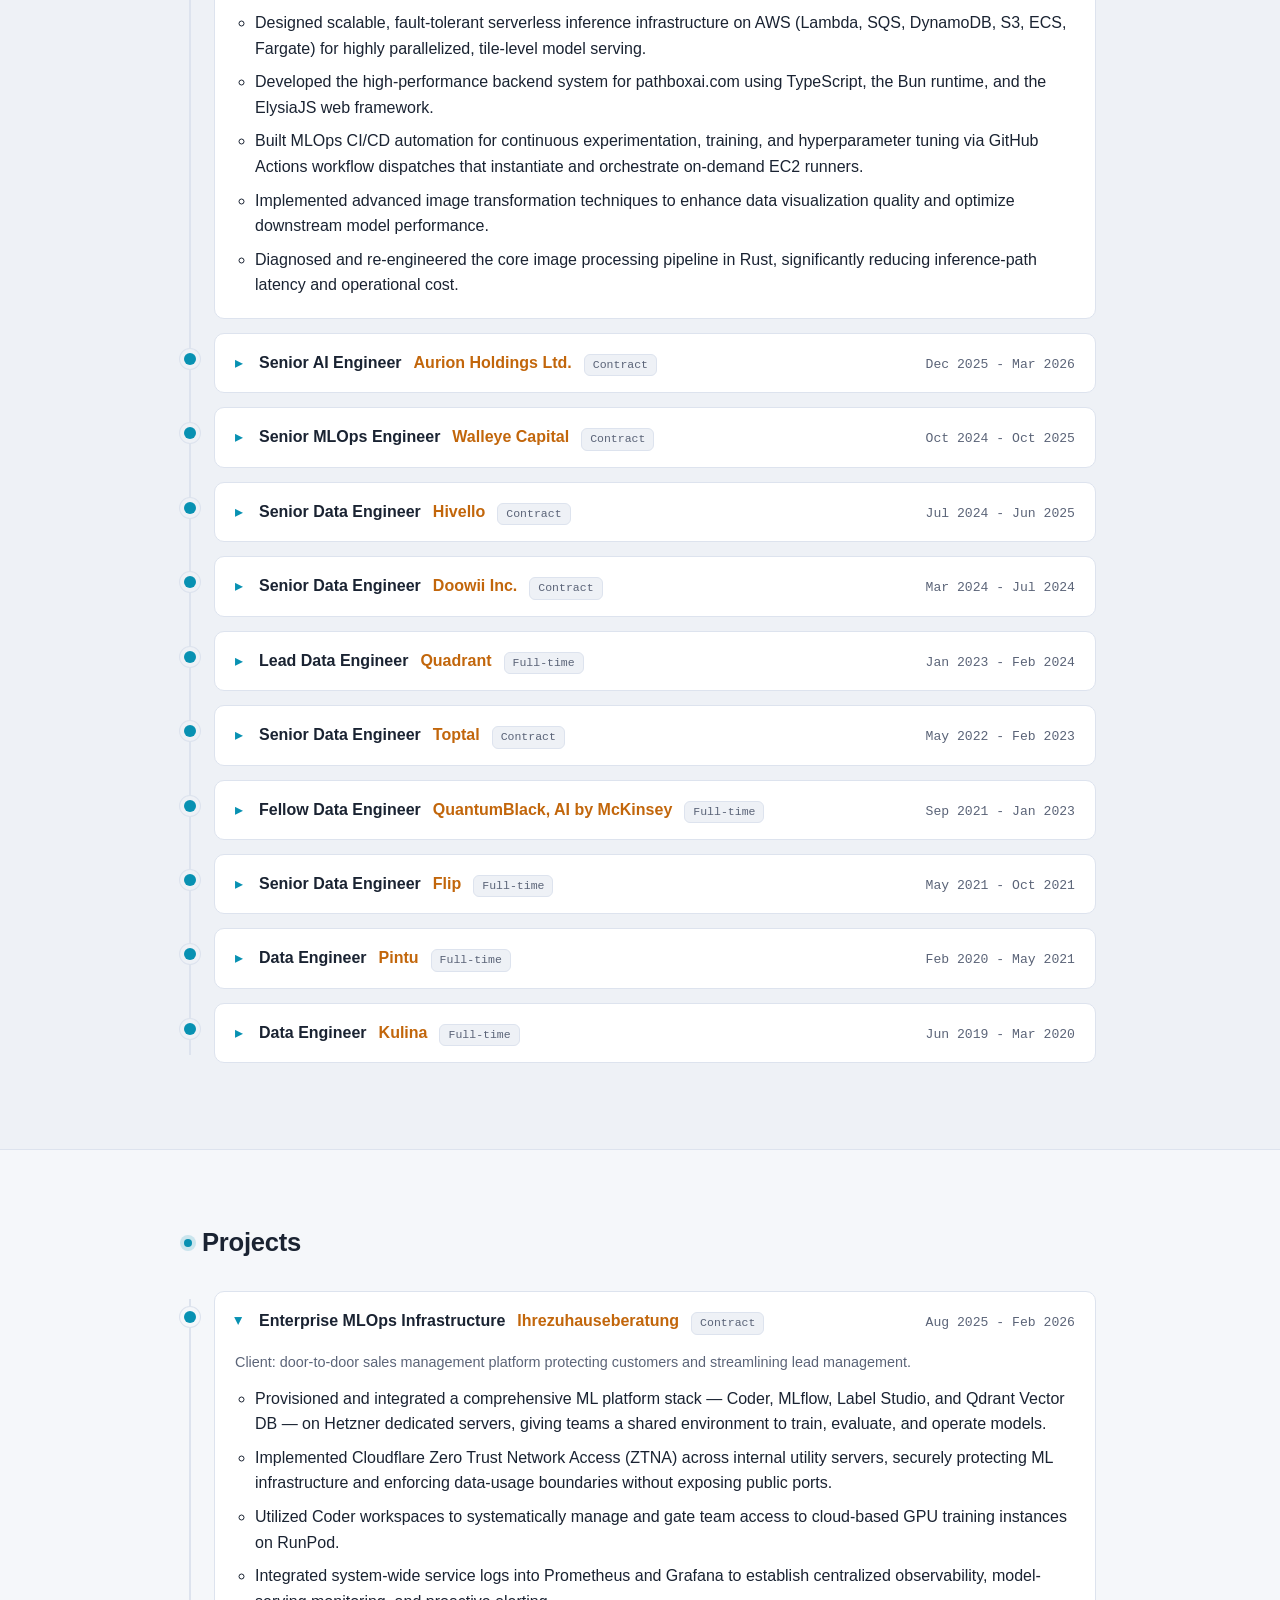
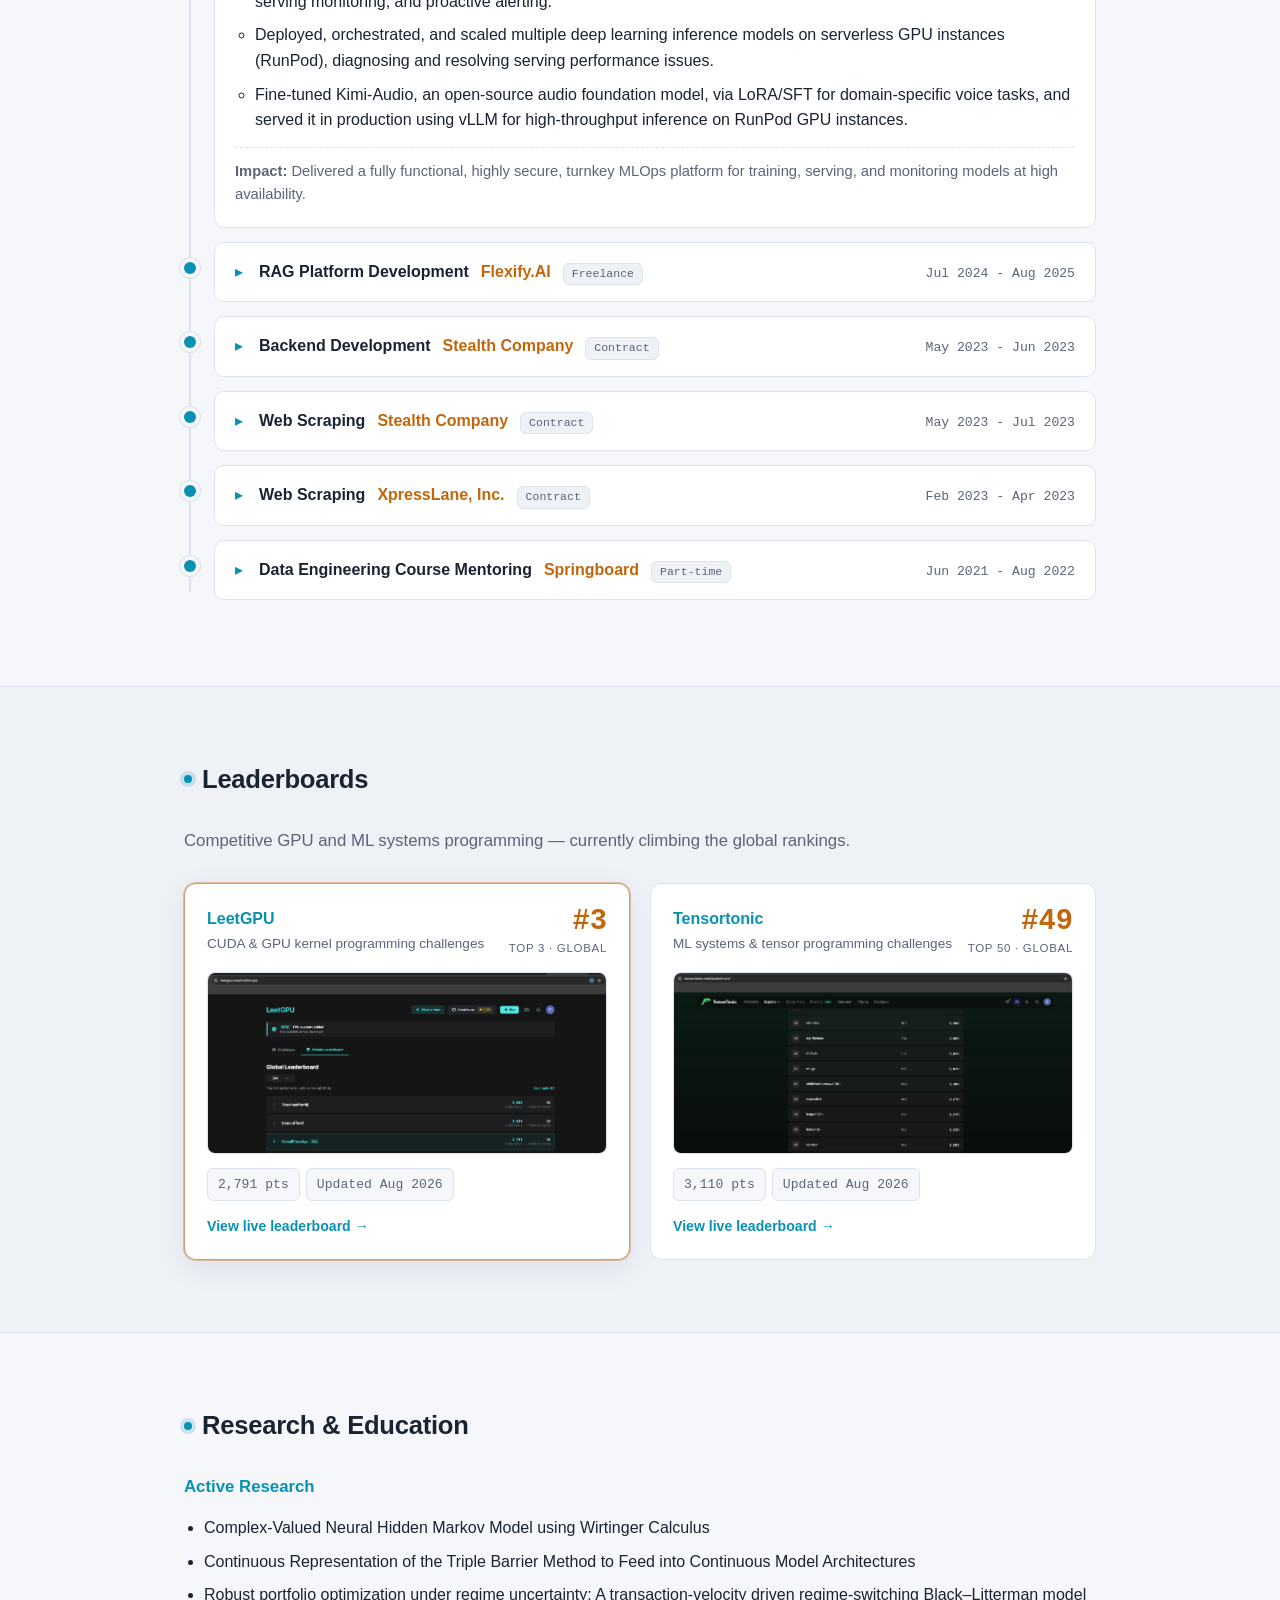
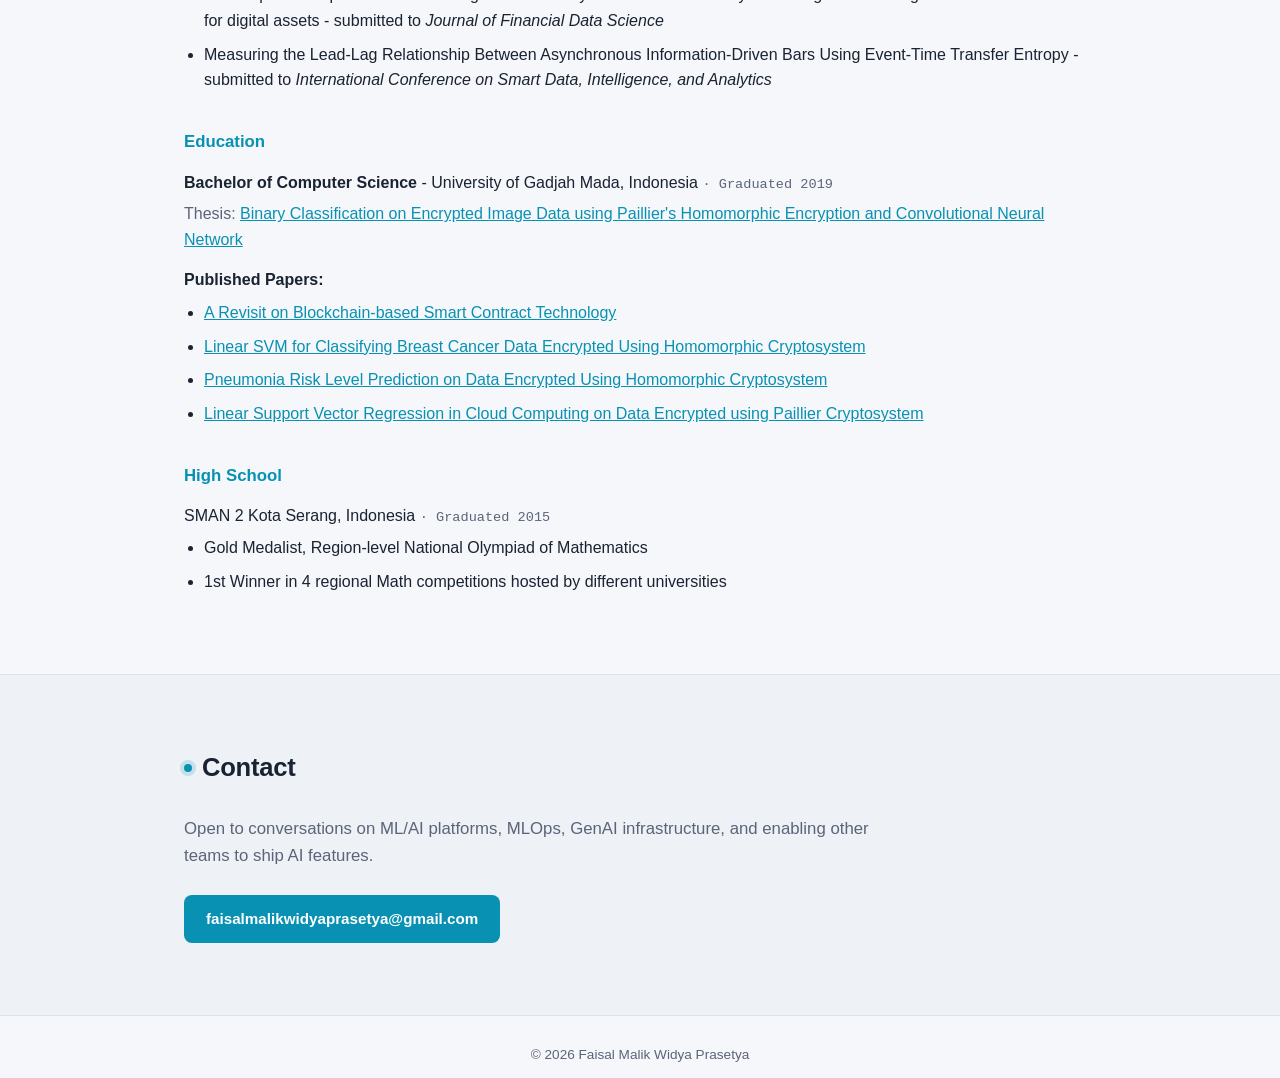
==== commit 15068281: "Label engagement type on experience and project entries Adds a small Full-time / Part-time / Contrac" ====
--- a/index.html
+++ b/index.html
@@ -251,6 +251,7 @@
             <summary>
               <span class="role">RL Environments Engineer</span>
               <span class="company">HUD</span>
+              <span class="engagement">Freelance</span>
               <span class="dates">2026 - Present</span>
             </summary>
             <div class="entry-body">
@@ -274,6 +275,7 @@
             <summary>
               <span class="role">Senior Software Engineer</span>
               <span class="company">US Biolab</span>
+              <span class="engagement">Full-time</span>
               <span class="dates">Aug 2023 - Present</span>
             </summary>
             <div class="entry-body">
@@ -296,6 +298,7 @@
             <summary>
               <span class="role">Senior AI Engineer</span>
               <span class="company">Aurion Holdings Ltd.</span>
+              <span class="engagement">Contract</span>
               <span class="dates">Dec 2025 - Mar 2026</span>
             </summary>
             <div class="entry-body">
@@ -318,6 +321,7 @@
             <summary>
               <span class="role">Senior MLOps Engineer</span>
               <span class="company">Walleye Capital</span>
+              <span class="engagement">Contract</span>
               <span class="dates">Oct 2024 - Oct 2025</span>
             </summary>
             <div class="entry-body">
@@ -343,6 +347,7 @@
             <summary>
               <span class="role">Senior Data Engineer</span>
               <span class="company">Hivello</span>
+              <span class="engagement">Contract</span>
               <span class="dates">Jul 2024 - Jun 2025</span>
             </summary>
             <div class="entry-body">
@@ -364,6 +369,7 @@
             <summary>
               <span class="role">Senior Data Engineer</span>
               <span class="company">Doowii Inc.</span>
+              <span class="engagement">Contract</span>
               <span class="dates">Mar 2024 - Jul 2024</span>
             </summary>
             <div class="entry-body">
@@ -383,6 +389,7 @@
             <summary>
               <span class="role">Lead Data Engineer</span>
               <span class="company">Quadrant</span>
+              <span class="engagement">Full-time</span>
               <span class="dates">Jan 2023 - Feb 2024</span>
             </summary>
             <div class="entry-body">
@@ -405,6 +412,7 @@
             <summary>
               <span class="role">Senior Data Engineer</span>
               <span class="company">Toptal</span>
+              <span class="engagement">Contract</span>
               <span class="dates">May 2022 - Feb 2023</span>
             </summary>
             <div class="entry-body">
@@ -428,6 +436,7 @@
             <summary>
               <span class="role">Fellow Data Engineer</span>
               <span class="company">QuantumBlack, AI by McKinsey</span>
+              <span class="engagement">Full-time</span>
               <span class="dates">Sep 2021 - Jan 2023</span>
             </summary>
             <div class="entry-body">
@@ -451,6 +460,7 @@
             <summary>
               <span class="role">Senior Data Engineer</span>
               <span class="company">Flip</span>
+              <span class="engagement">Full-time</span>
               <span class="dates">May 2021 - Oct 2021</span>
             </summary>
             <div class="entry-body">
@@ -470,6 +480,7 @@
             <summary>
               <span class="role">Data Engineer</span>
               <span class="company">Pintu</span>
+              <span class="engagement">Full-time</span>
               <span class="dates">Feb 2020 - May 2021</span>
             </summary>
             <div class="entry-body">
@@ -490,6 +501,7 @@
             <summary>
               <span class="role">Data Engineer</span>
               <span class="company">Kulina</span>
+              <span class="engagement">Full-time</span>
               <span class="dates">Jun 2019 - Mar 2020</span>
             </summary>
             <div class="entry-body">
@@ -521,6 +533,7 @@
             <summary>
               <span class="role">Enterprise MLOps Infrastructure</span>
               <span class="company">Ihrezuhauseberatung</span>
+              <span class="engagement">Contract</span>
               <span class="dates">Aug 2025 - Feb 2026</span>
             </summary>
             <div class="entry-body">
@@ -543,6 +556,7 @@
             <summary>
               <span class="role">RAG Platform Development</span>
               <span class="company">Flexify.AI</span>
+              <span class="engagement">Freelance</span>
               <span class="dates">Jul 2024 - Aug 2025</span>
             </summary>
             <div class="entry-body">
@@ -564,6 +578,7 @@
             <summary>
               <span class="role">Backend Development</span>
               <span class="company">Stealth Company</span>
+              <span class="engagement">Contract</span>
               <span class="dates">May 2023 - Jun 2023</span>
             </summary>
             <div class="entry-body">
@@ -583,6 +598,7 @@
             <summary>
               <span class="role">Web Scraping</span>
               <span class="company">Stealth Company</span>
+              <span class="engagement">Contract</span>
               <span class="dates">May 2023 - Jul 2023</span>
             </summary>
             <div class="entry-body">
@@ -603,6 +619,7 @@
             <summary>
               <span class="role">Web Scraping</span>
               <span class="company">XpressLane, Inc.</span>
+              <span class="engagement">Contract</span>
               <span class="dates">Feb 2023 - Apr 2023</span>
             </summary>
             <div class="entry-body">
@@ -626,6 +643,7 @@
             <summary>
               <span class="role">Data Engineering Course Mentoring</span>
               <span class="company">Springboard</span>
+              <span class="engagement">Part-time</span>
               <span class="dates">Jun 2021 - Aug 2022</span>
             </summary>
             <div class="entry-body">
--- a/css/style.css
+++ b/css/style.css
@@ -529,6 +529,16 @@
   font-weight: 600;
 }
 
+summary .engagement {
+  font-family: ui-monospace, SFMono-Regular, Menlo, Consolas, monospace;
+  font-size: 0.72rem;
+  color: var(--text-muted);
+  background: var(--bg-alt);
+  border: 1px solid var(--panel-border);
+  border-radius: 6px;
+  padding: 1px 8px;
+}
+
 summary .dates {
   margin-left: auto;
   font-family: ui-monospace, SFMono-Regular, Menlo, Consolas, monospace;
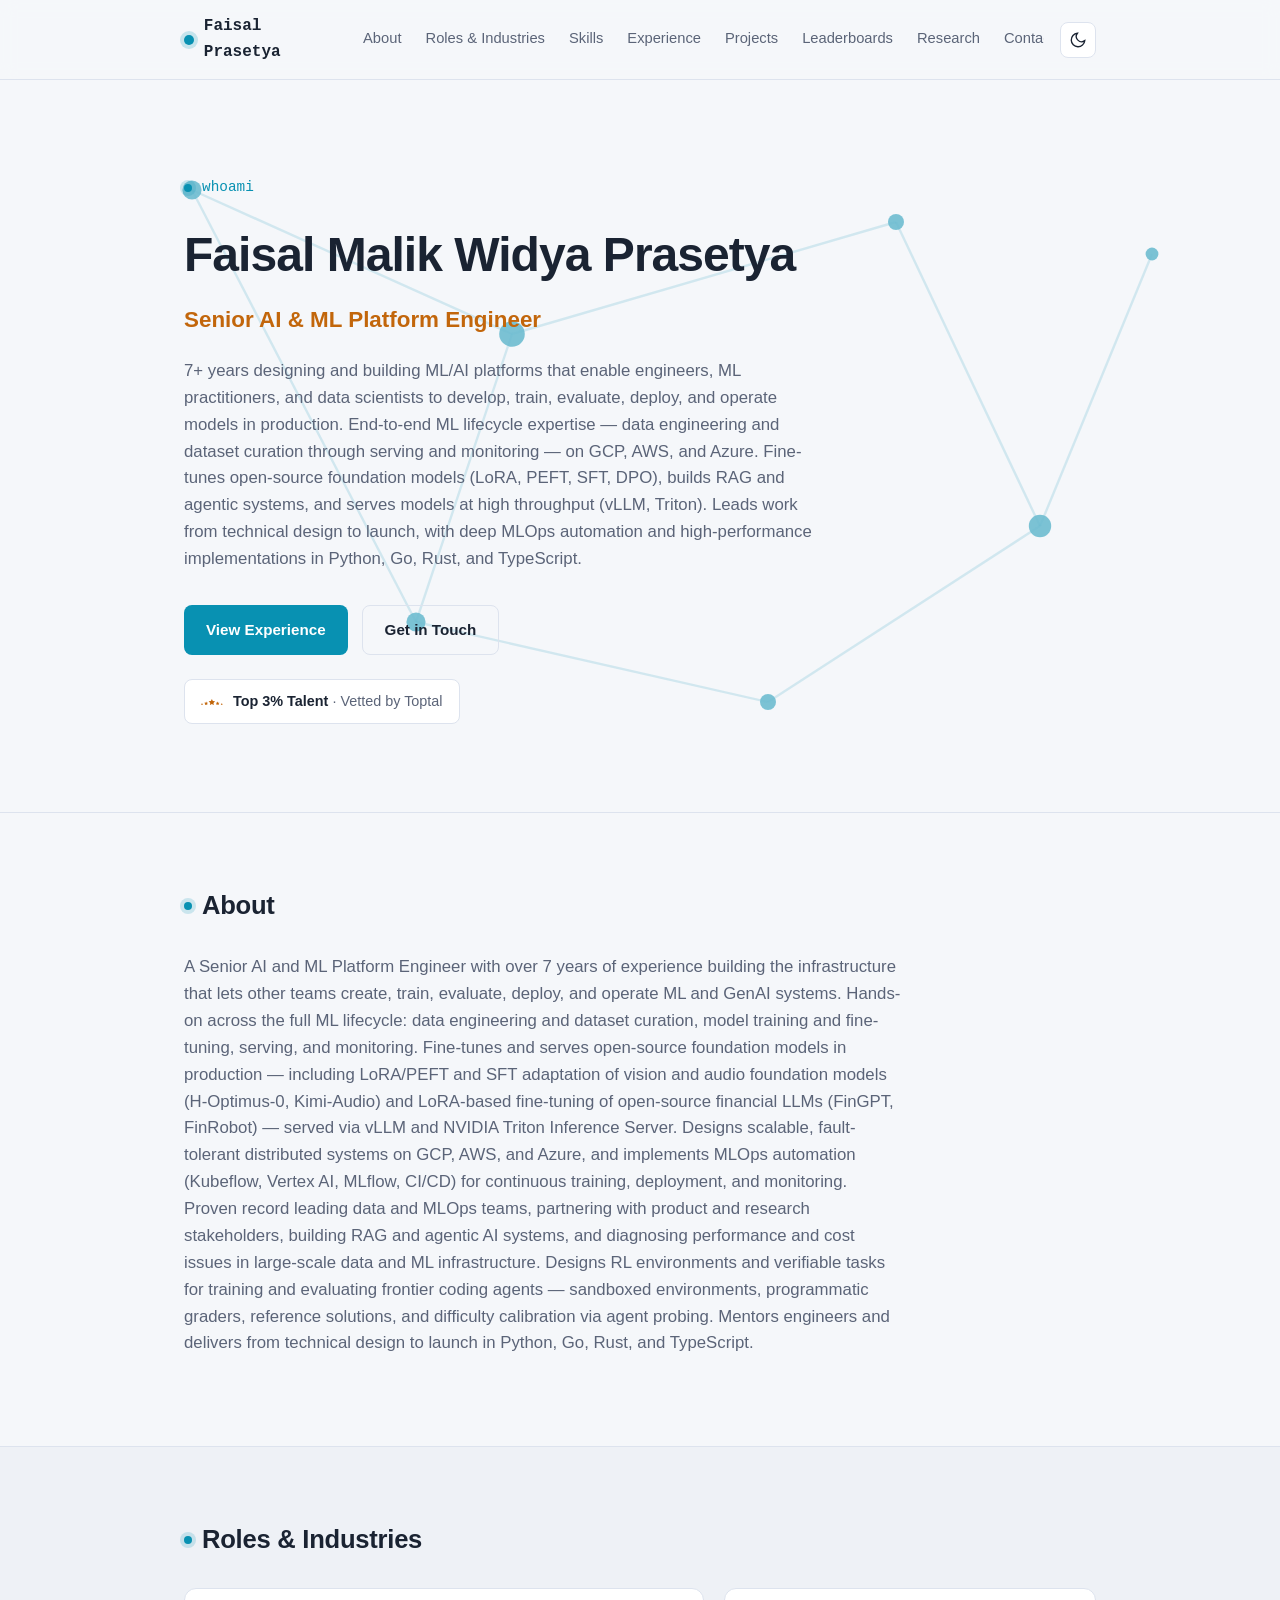
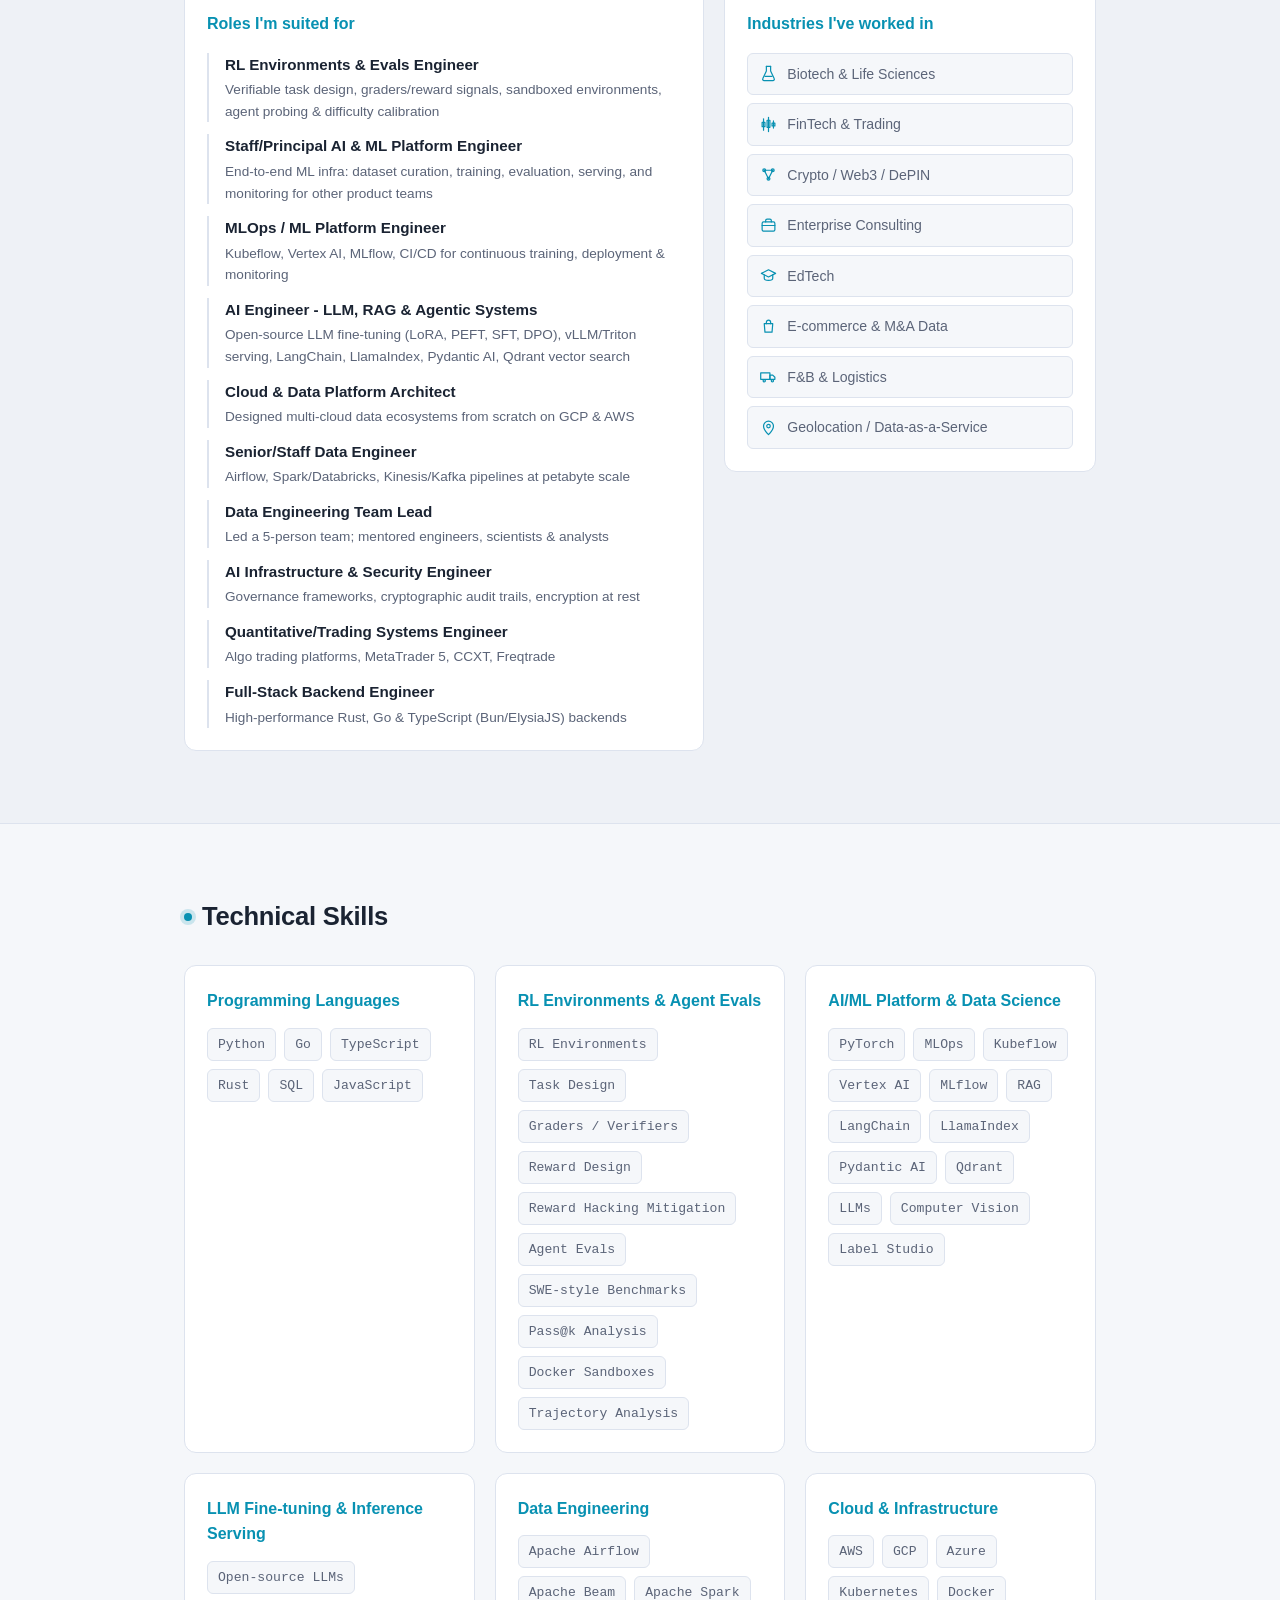
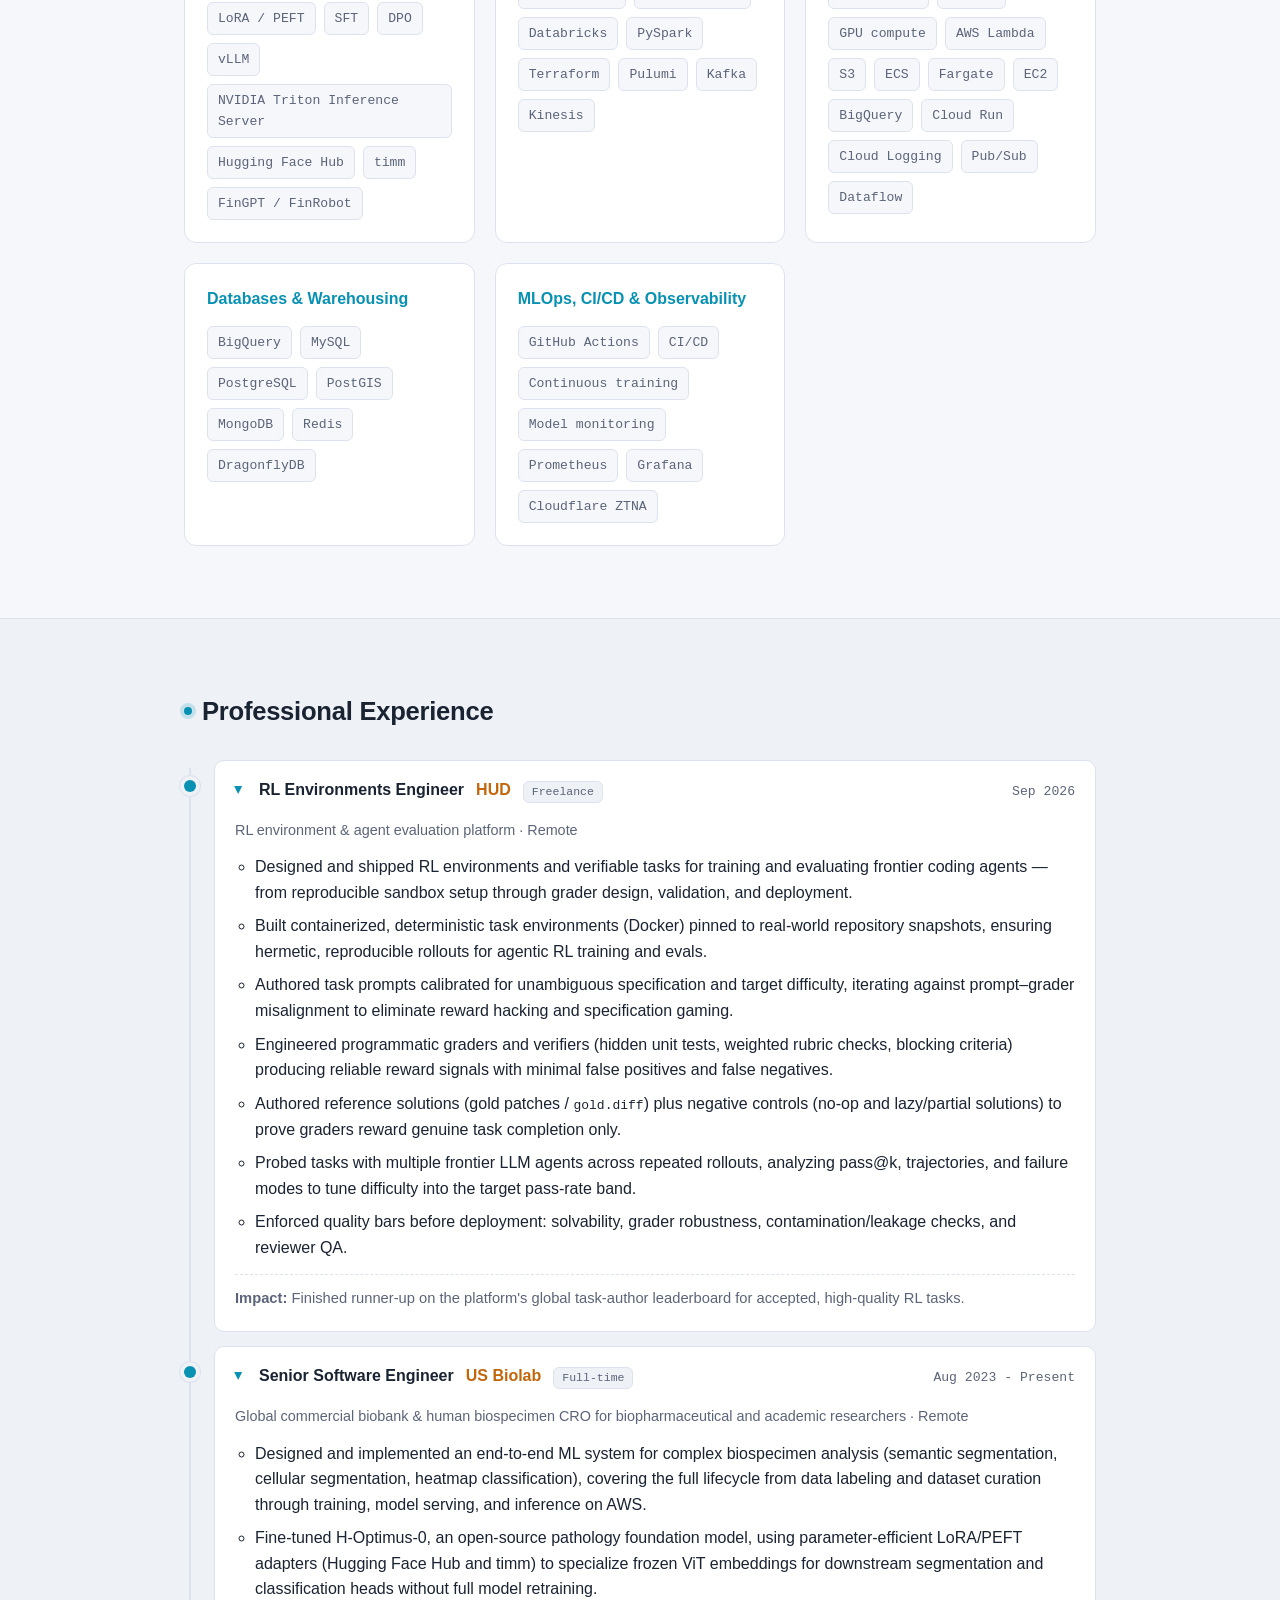
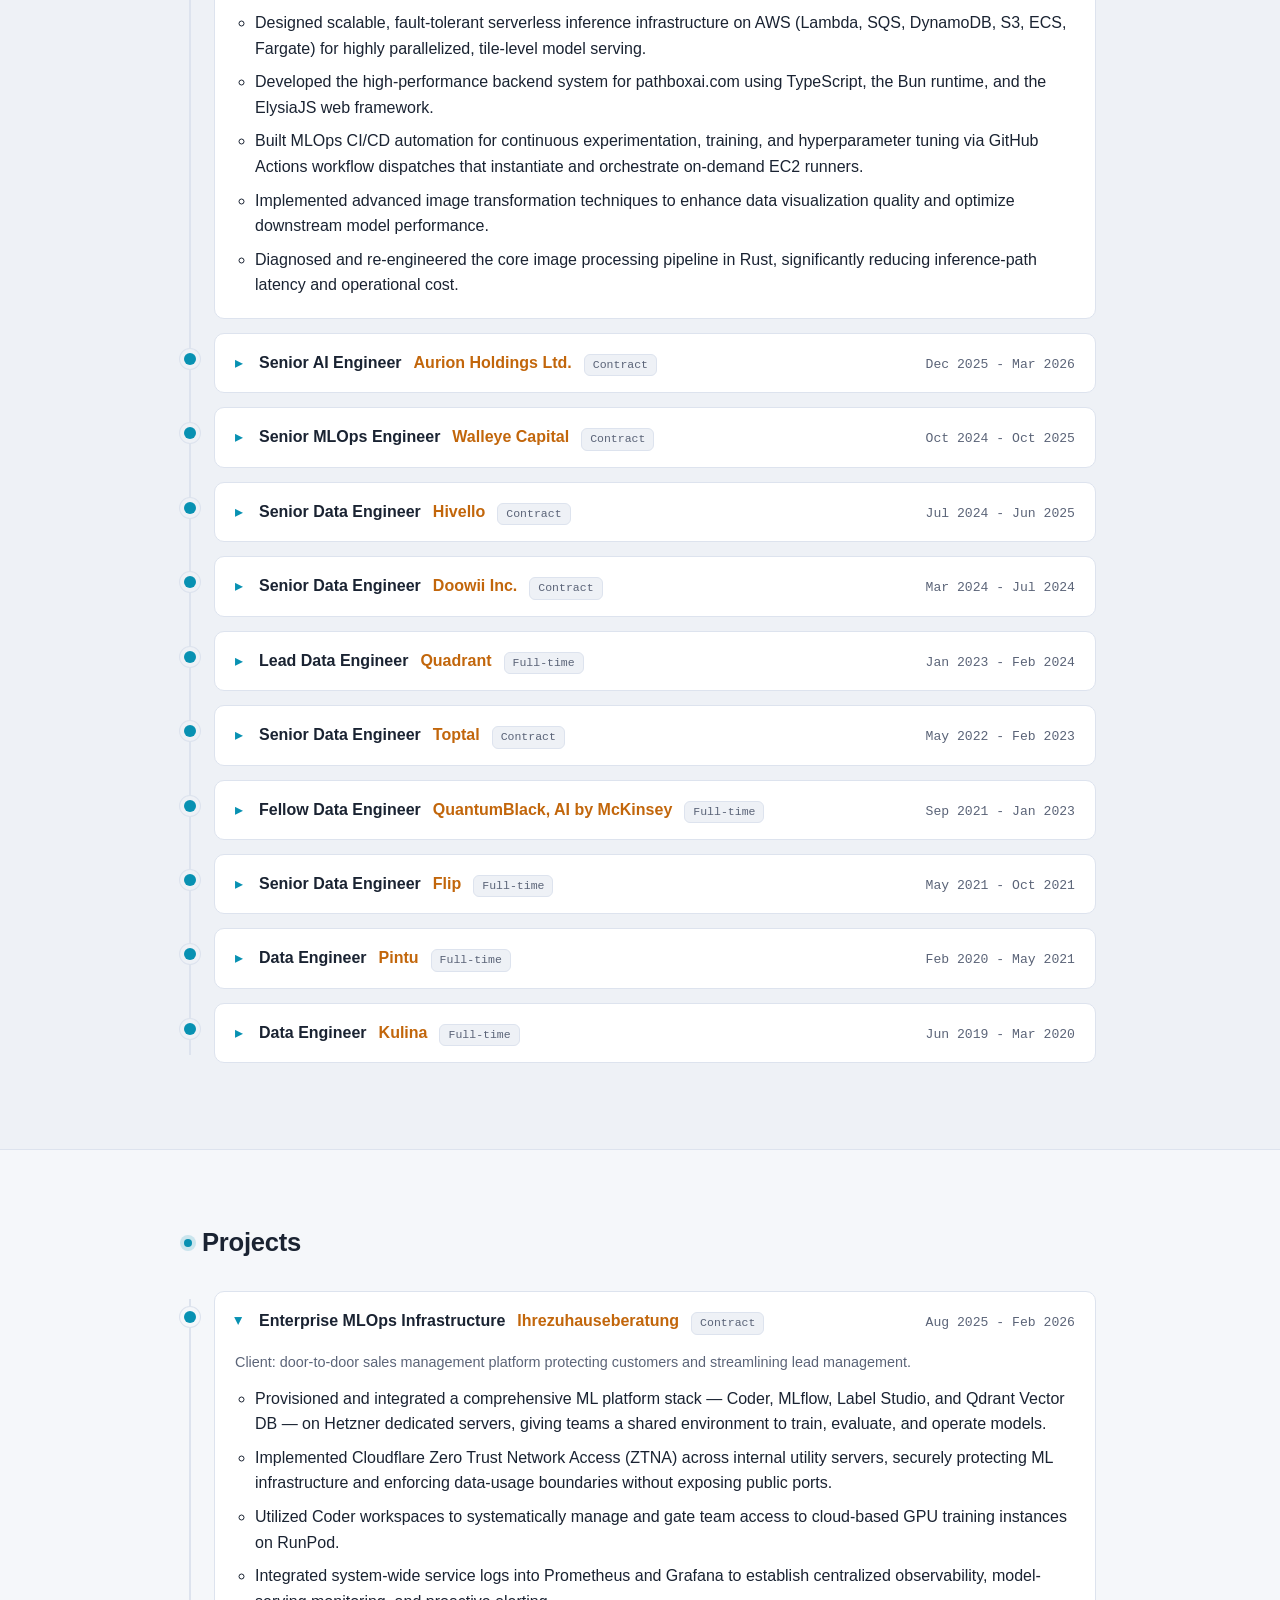
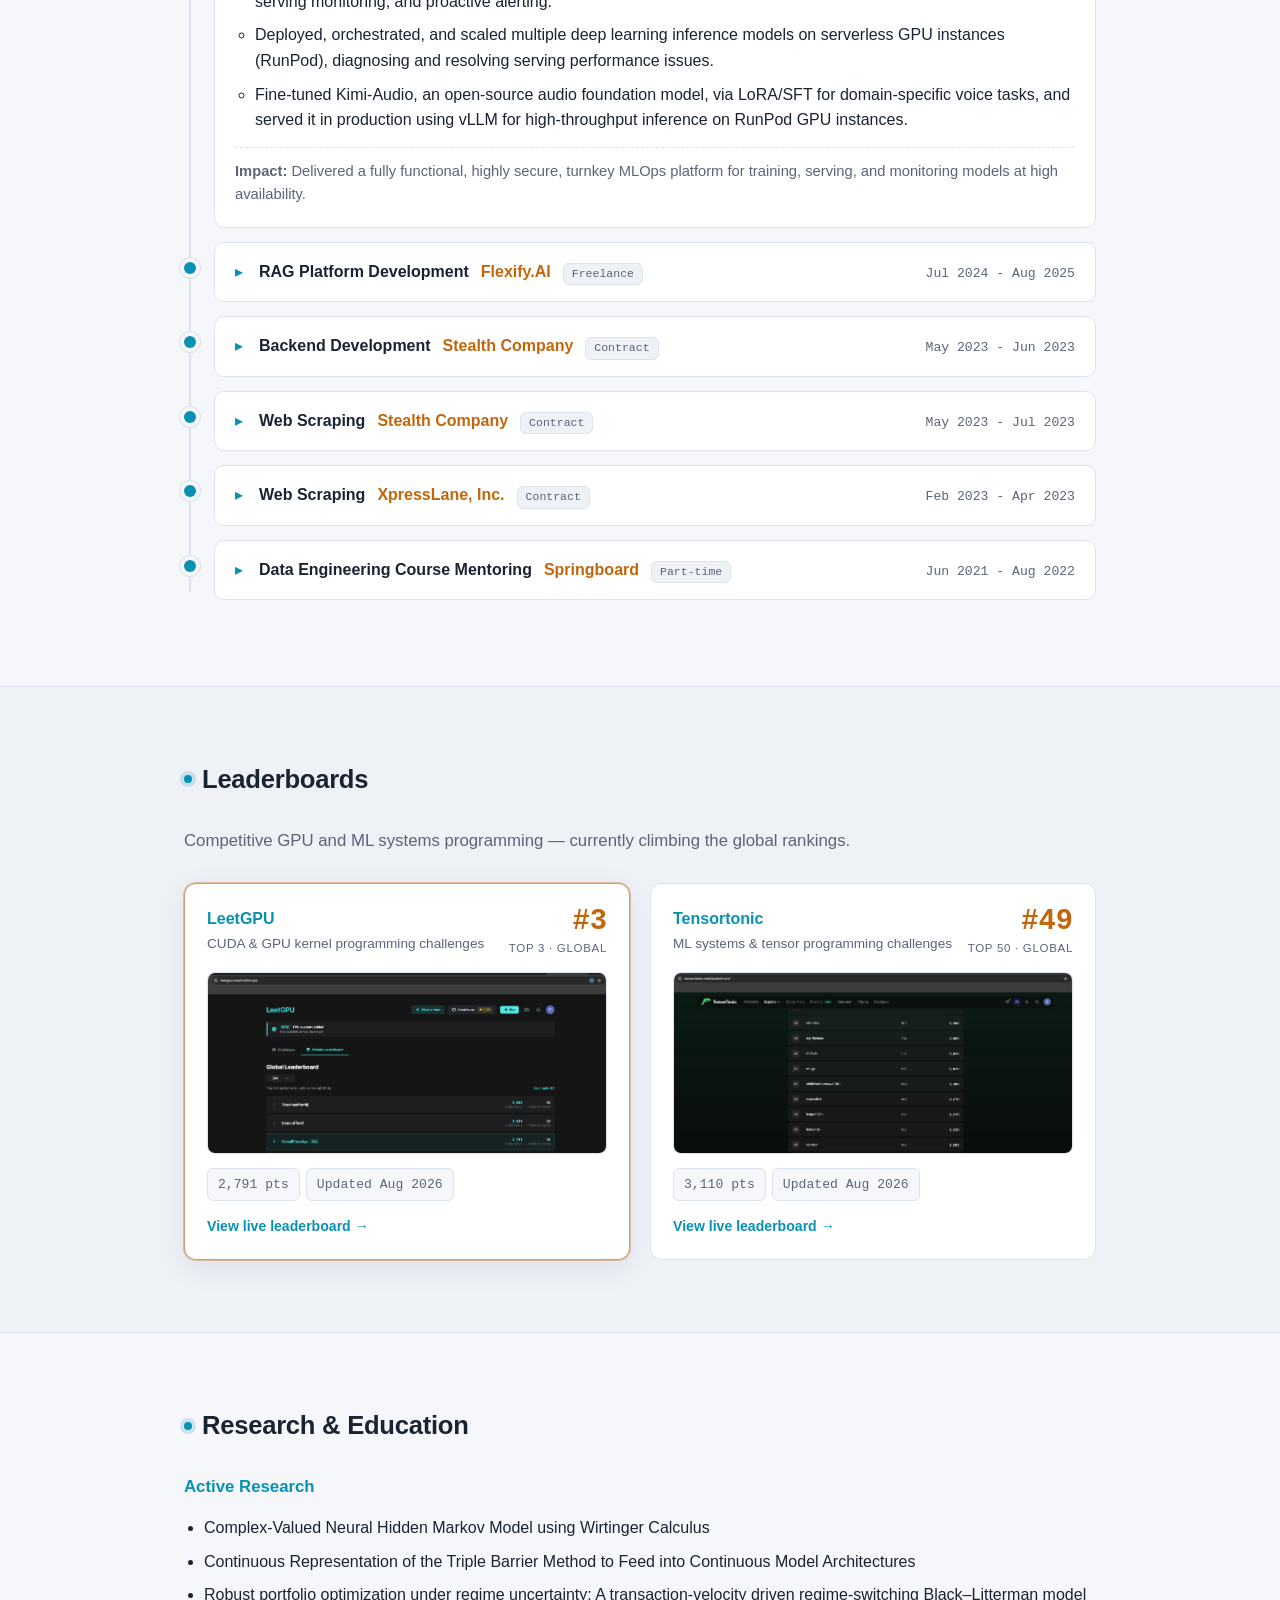
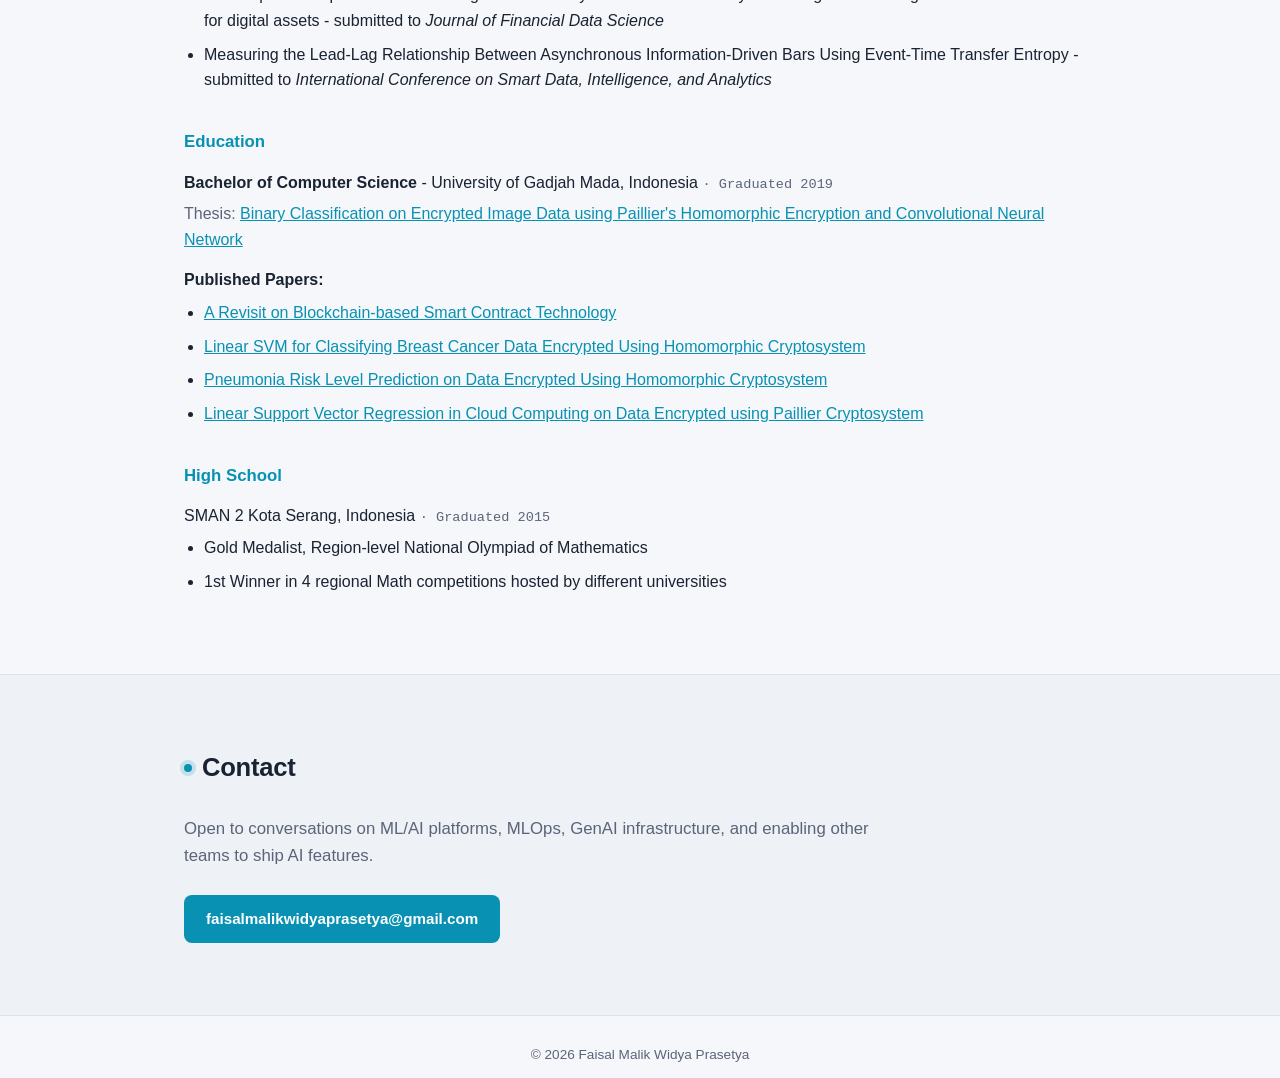
==== commit f2b107b8: "End HUD engagement in Sep 2026 The task-based HUD project started and ended in Sep 2026, so the entr" ====
--- a/index.html
+++ b/index.html
@@ -252,7 +252,7 @@
               <span class="role">RL Environments Engineer</span>
               <span class="company">HUD</span>
               <span class="engagement">Freelance</span>
-              <span class="dates">2026 - Present</span>
+              <span class="dates">Sep 2026</span>
             </summary>
             <div class="entry-body">
               <p class="entry-meta">RL environment &amp; agent evaluation platform · Remote</p>
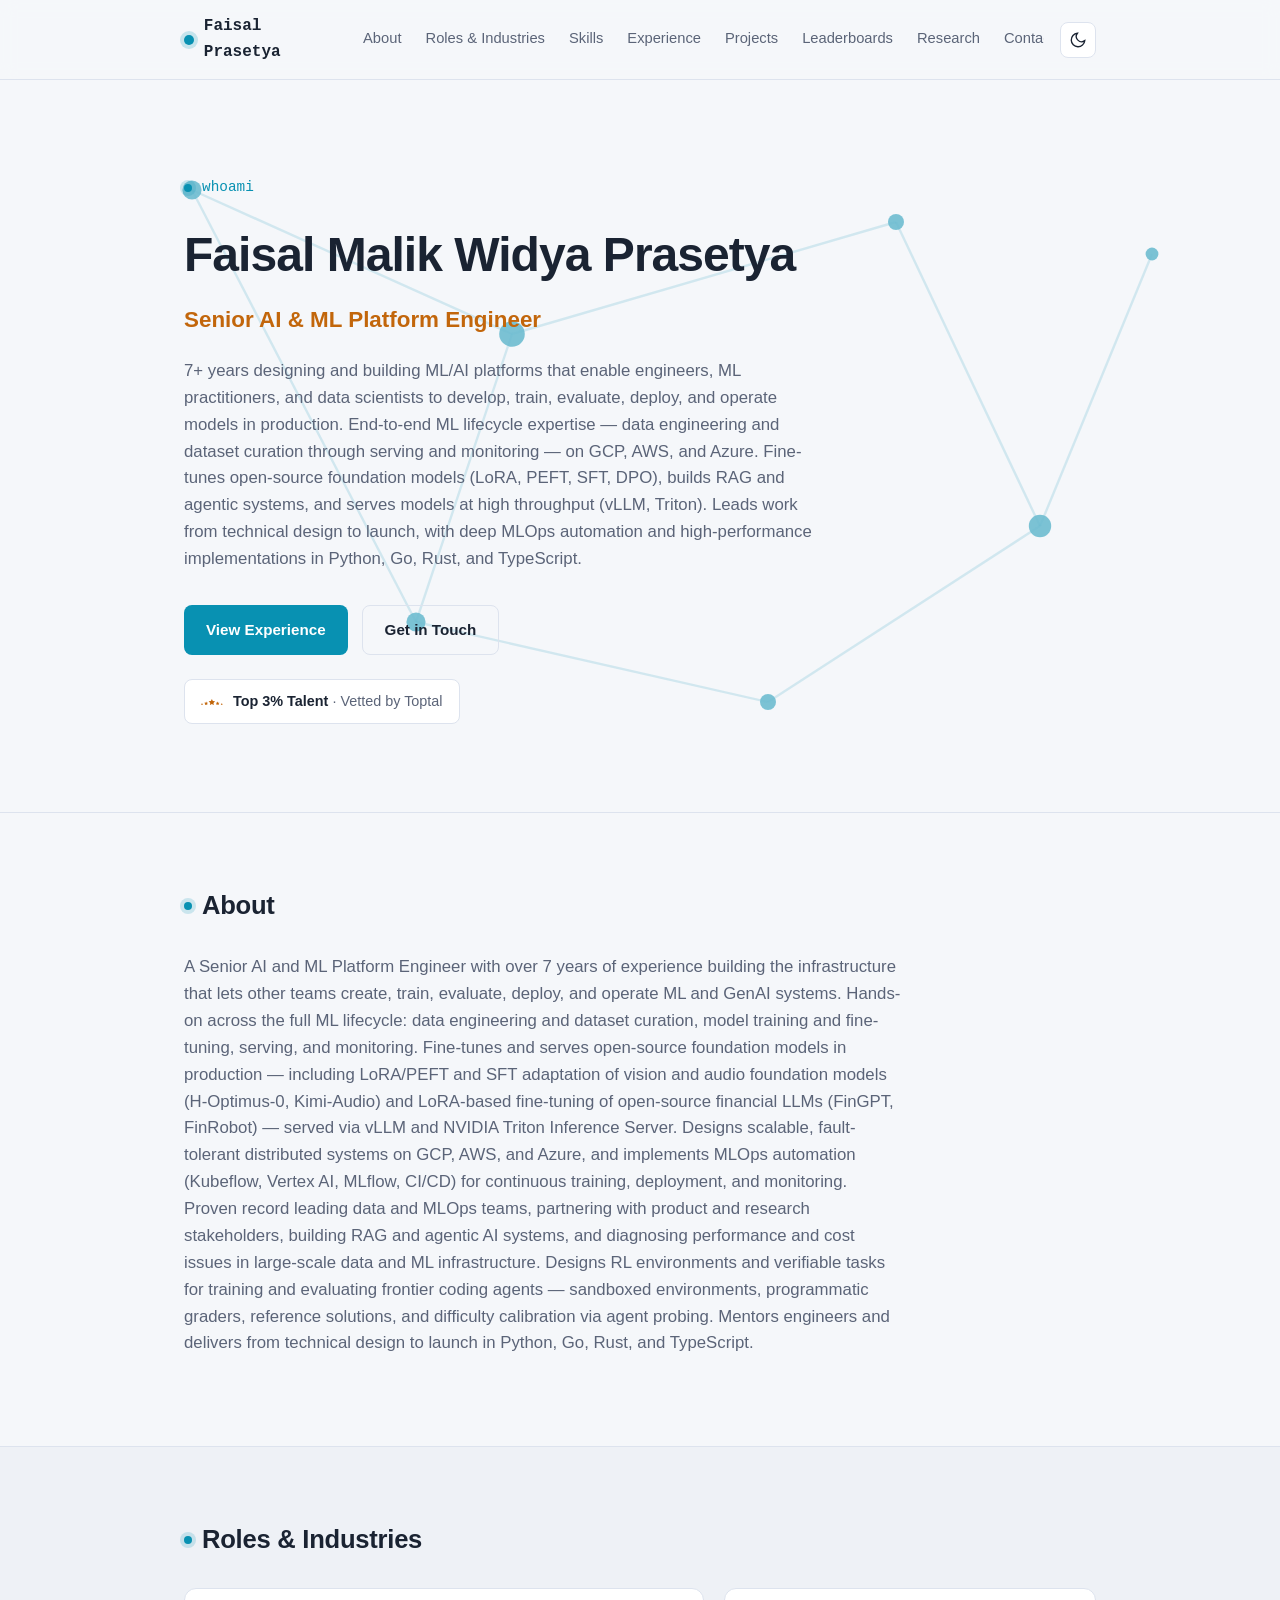
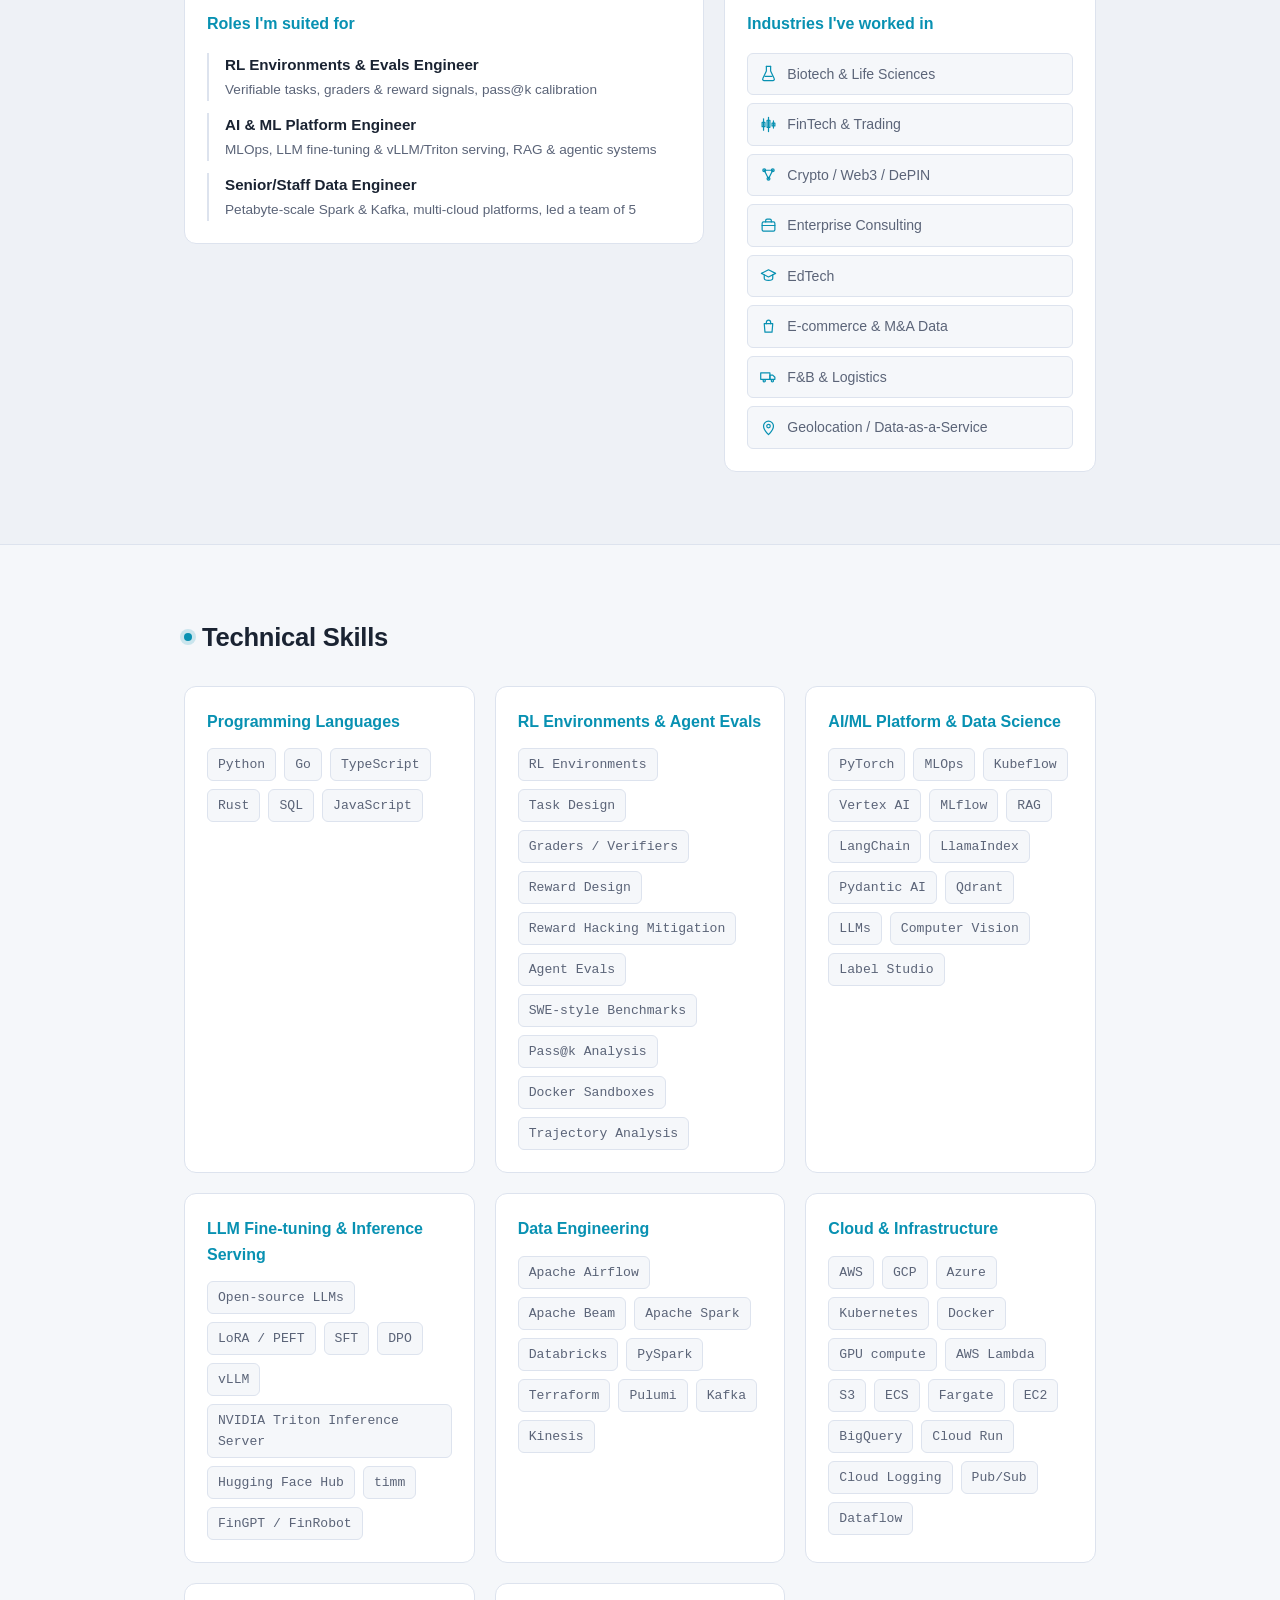
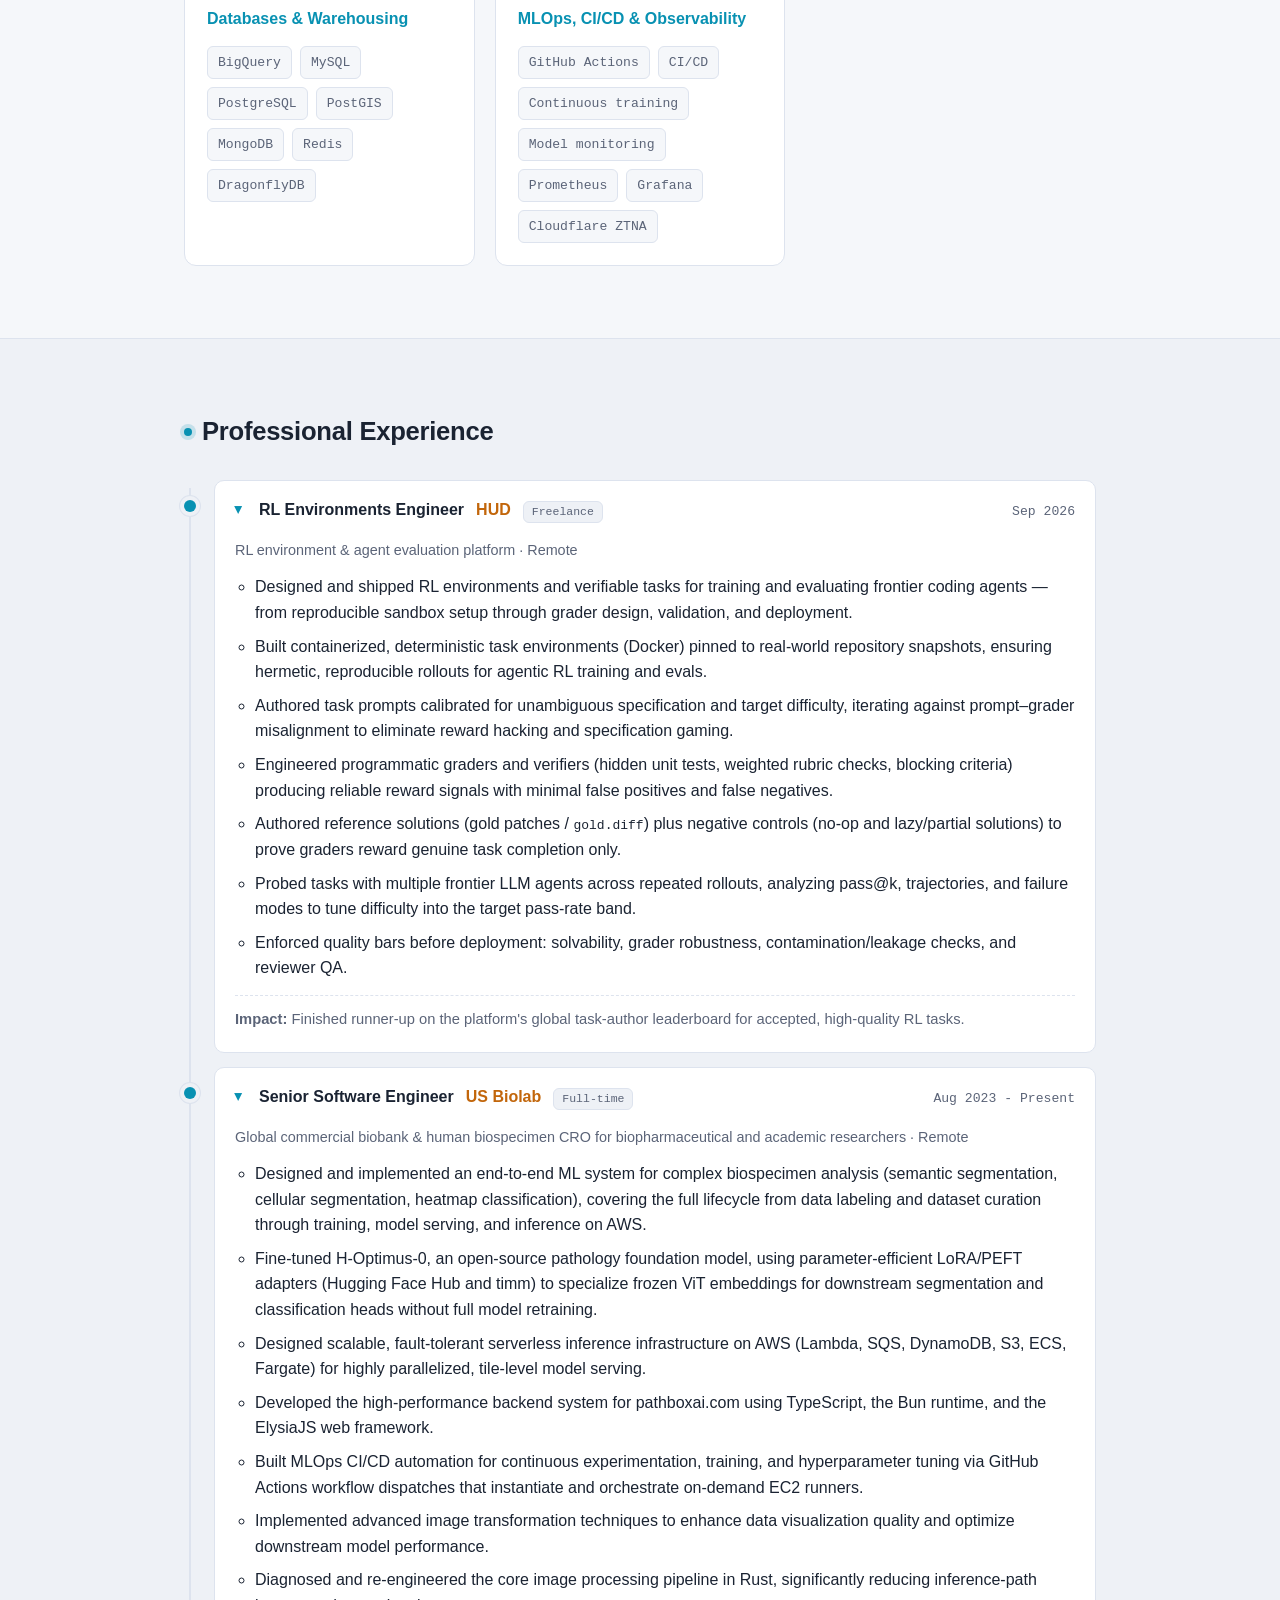
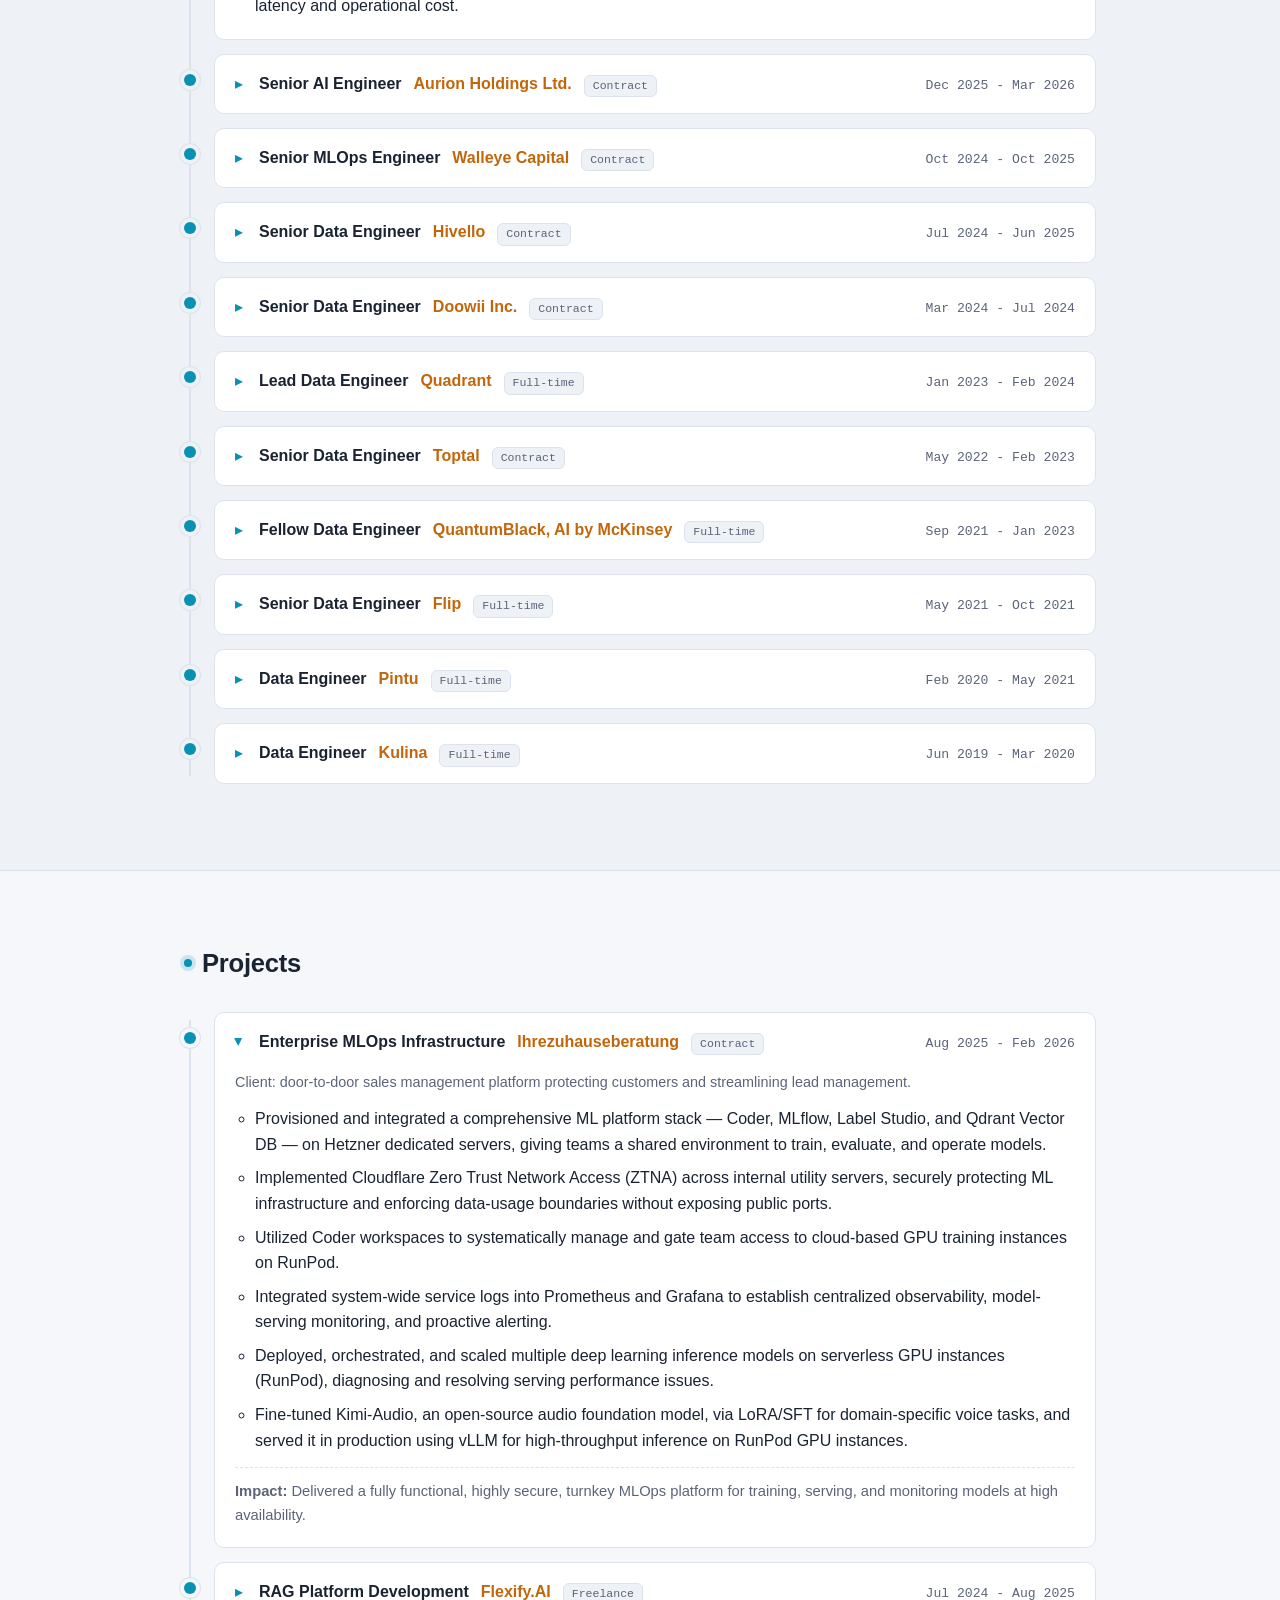
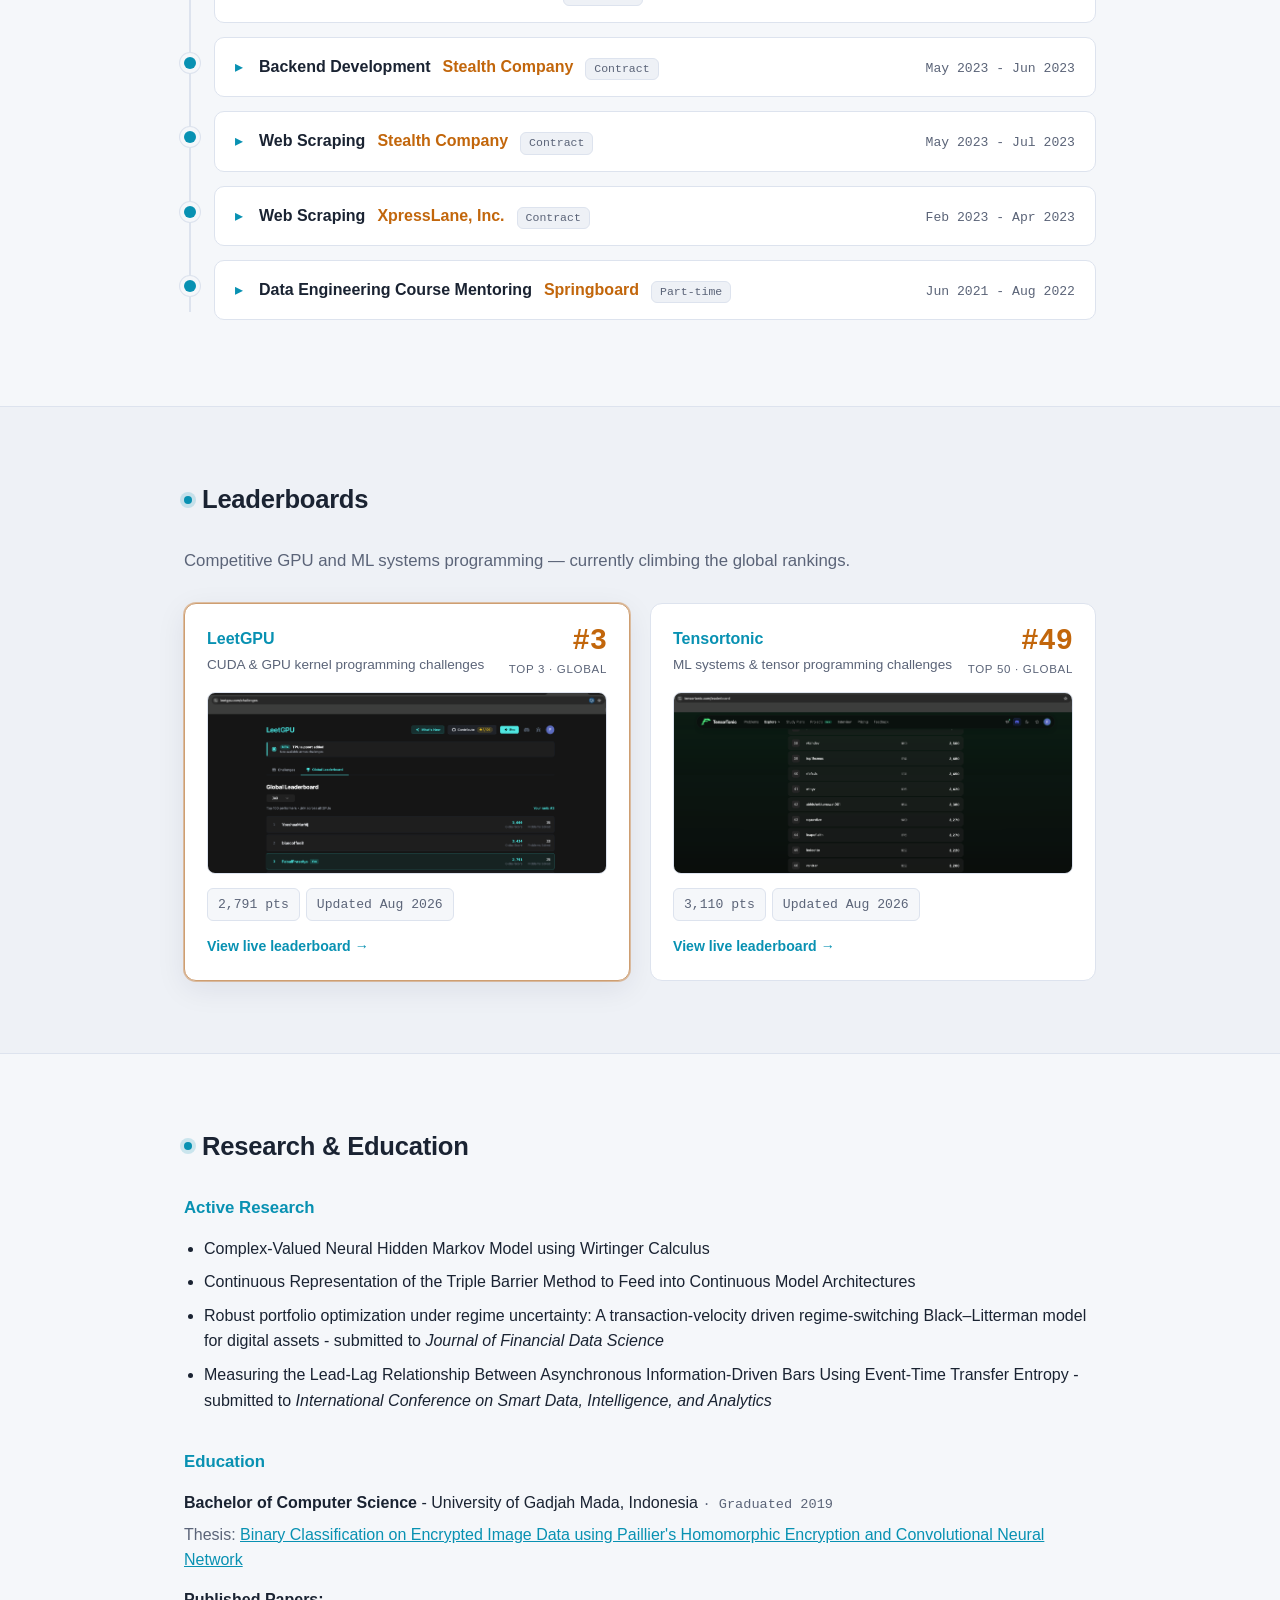
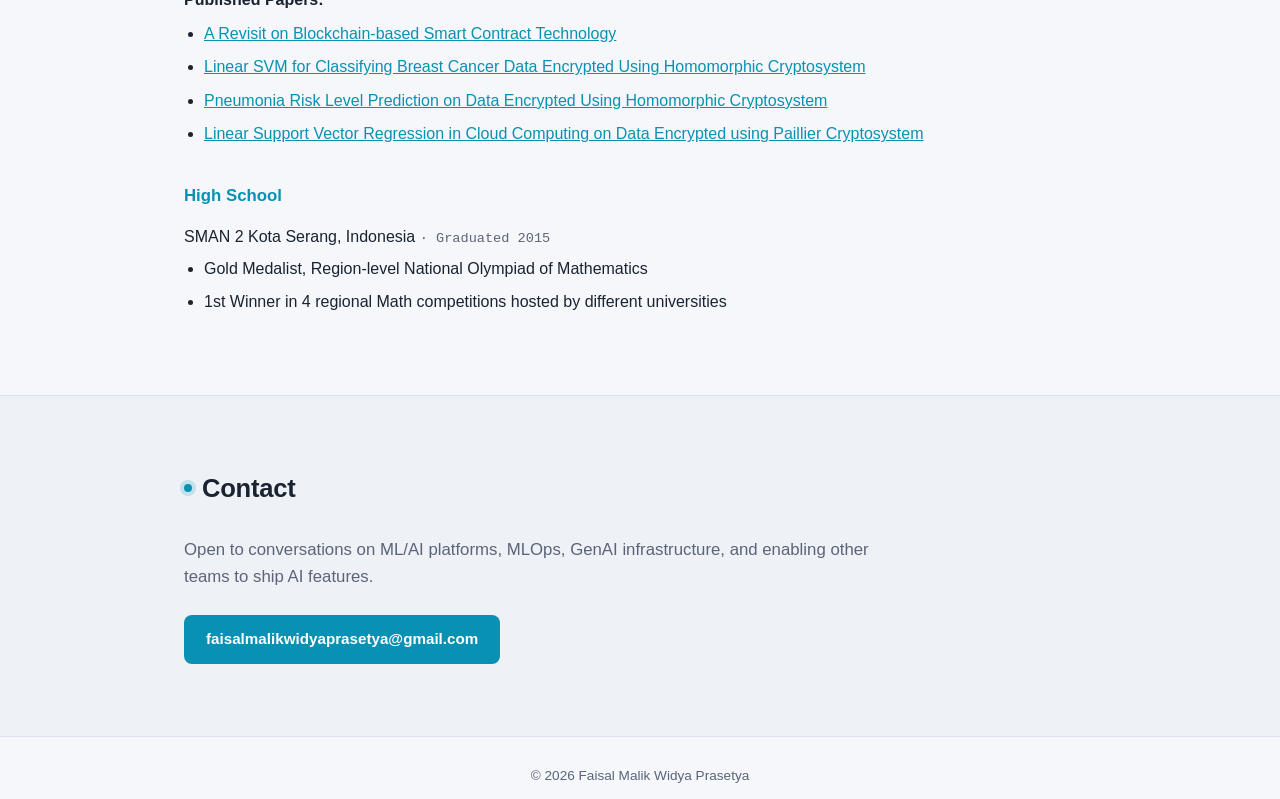
==== commit a1914bbc: "Cut roles list to three focus roles RL Environments & Evals first, then AI & ML Platform (absorbs ML" ====
--- a/index.html
+++ b/index.html
@@ -134,16 +134,9 @@
         <div class="skill-card fit-card">
           <h3>Roles I'm suited for</h3>
           <ul class="role-list">
-            <li><strong>RL Environments &amp; Evals Engineer</strong><span>Verifiable task design, graders/reward signals, sandboxed environments, agent probing &amp; difficulty calibration</span></li>
-            <li><strong>Staff/Principal AI &amp; ML Platform Engineer</strong><span>End-to-end ML infra: dataset curation, training, evaluation, serving, and monitoring for other product teams</span></li>
-            <li><strong>MLOps / ML Platform Engineer</strong><span>Kubeflow, Vertex AI, MLflow, CI/CD for continuous training, deployment &amp; monitoring</span></li>
-            <li><strong>AI Engineer - LLM, RAG &amp; Agentic Systems</strong><span>Open-source LLM fine-tuning (LoRA, PEFT, SFT, DPO), vLLM/Triton serving, LangChain, LlamaIndex, Pydantic AI, Qdrant vector search</span></li>
-            <li><strong>Cloud &amp; Data Platform Architect</strong><span>Designed multi-cloud data ecosystems from scratch on GCP &amp; AWS</span></li>
-            <li><strong>Senior/Staff Data Engineer</strong><span>Airflow, Spark/Databricks, Kinesis/Kafka pipelines at petabyte scale</span></li>
-            <li><strong>Data Engineering Team Lead</strong><span>Led a 5-person team; mentored engineers, scientists &amp; analysts</span></li>
-            <li><strong>AI Infrastructure &amp; Security Engineer</strong><span>Governance frameworks, cryptographic audit trails, encryption at rest</span></li>
-            <li><strong>Quantitative/Trading Systems Engineer</strong><span>Algo trading platforms, MetaTrader 5, CCXT, Freqtrade</span></li>
-            <li><strong>Full-Stack Backend Engineer</strong><span>High-performance Rust, Go &amp; TypeScript (Bun/ElysiaJS) backends</span></li>
+            <li><strong>RL Environments &amp; Evals Engineer</strong><span>Verifiable tasks, graders &amp; reward signals, pass@k calibration</span></li>
+            <li><strong>AI &amp; ML Platform Engineer</strong><span>MLOps, LLM fine-tuning &amp; vLLM/Triton serving, RAG &amp; agentic systems</span></li>
+            <li><strong>Senior/Staff Data Engineer</strong><span>Petabyte-scale Spark &amp; Kafka, multi-cloud platforms, led a team of 5</span></li>
           </ul>
         </div>
 
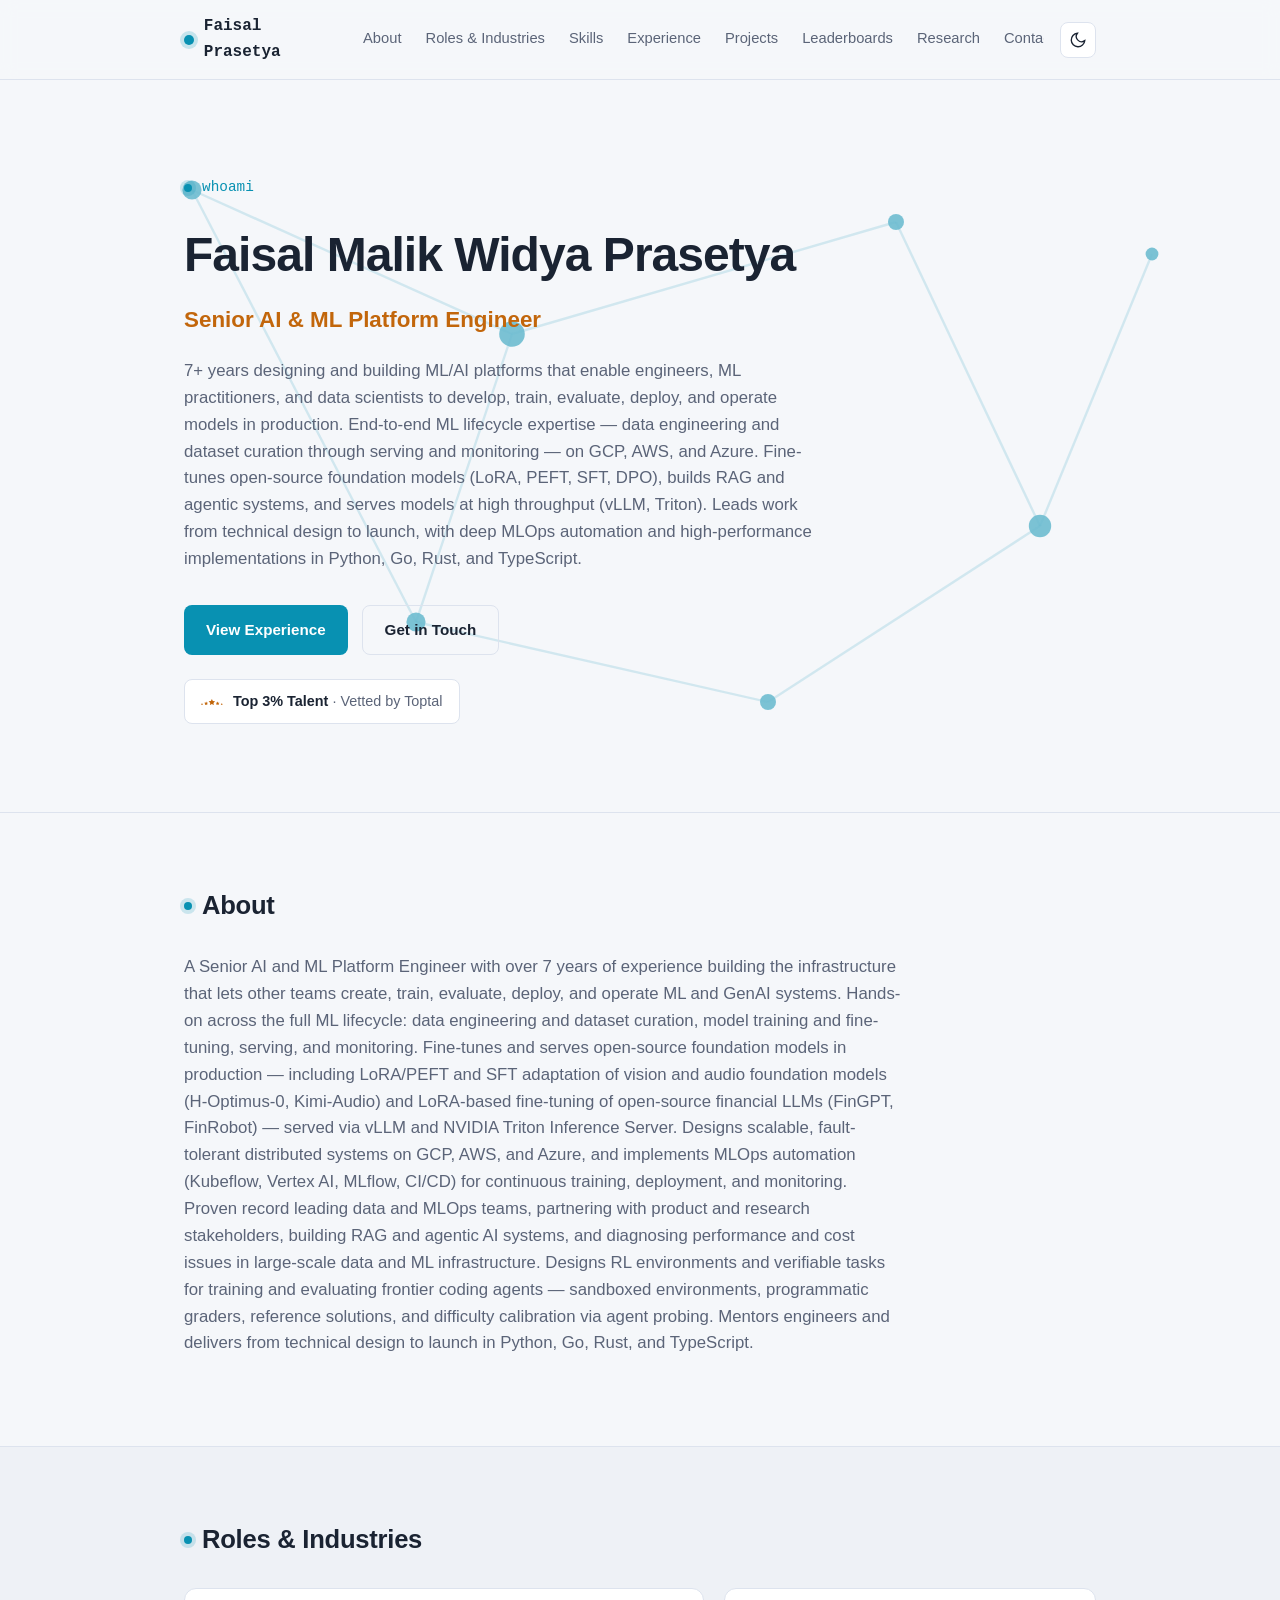
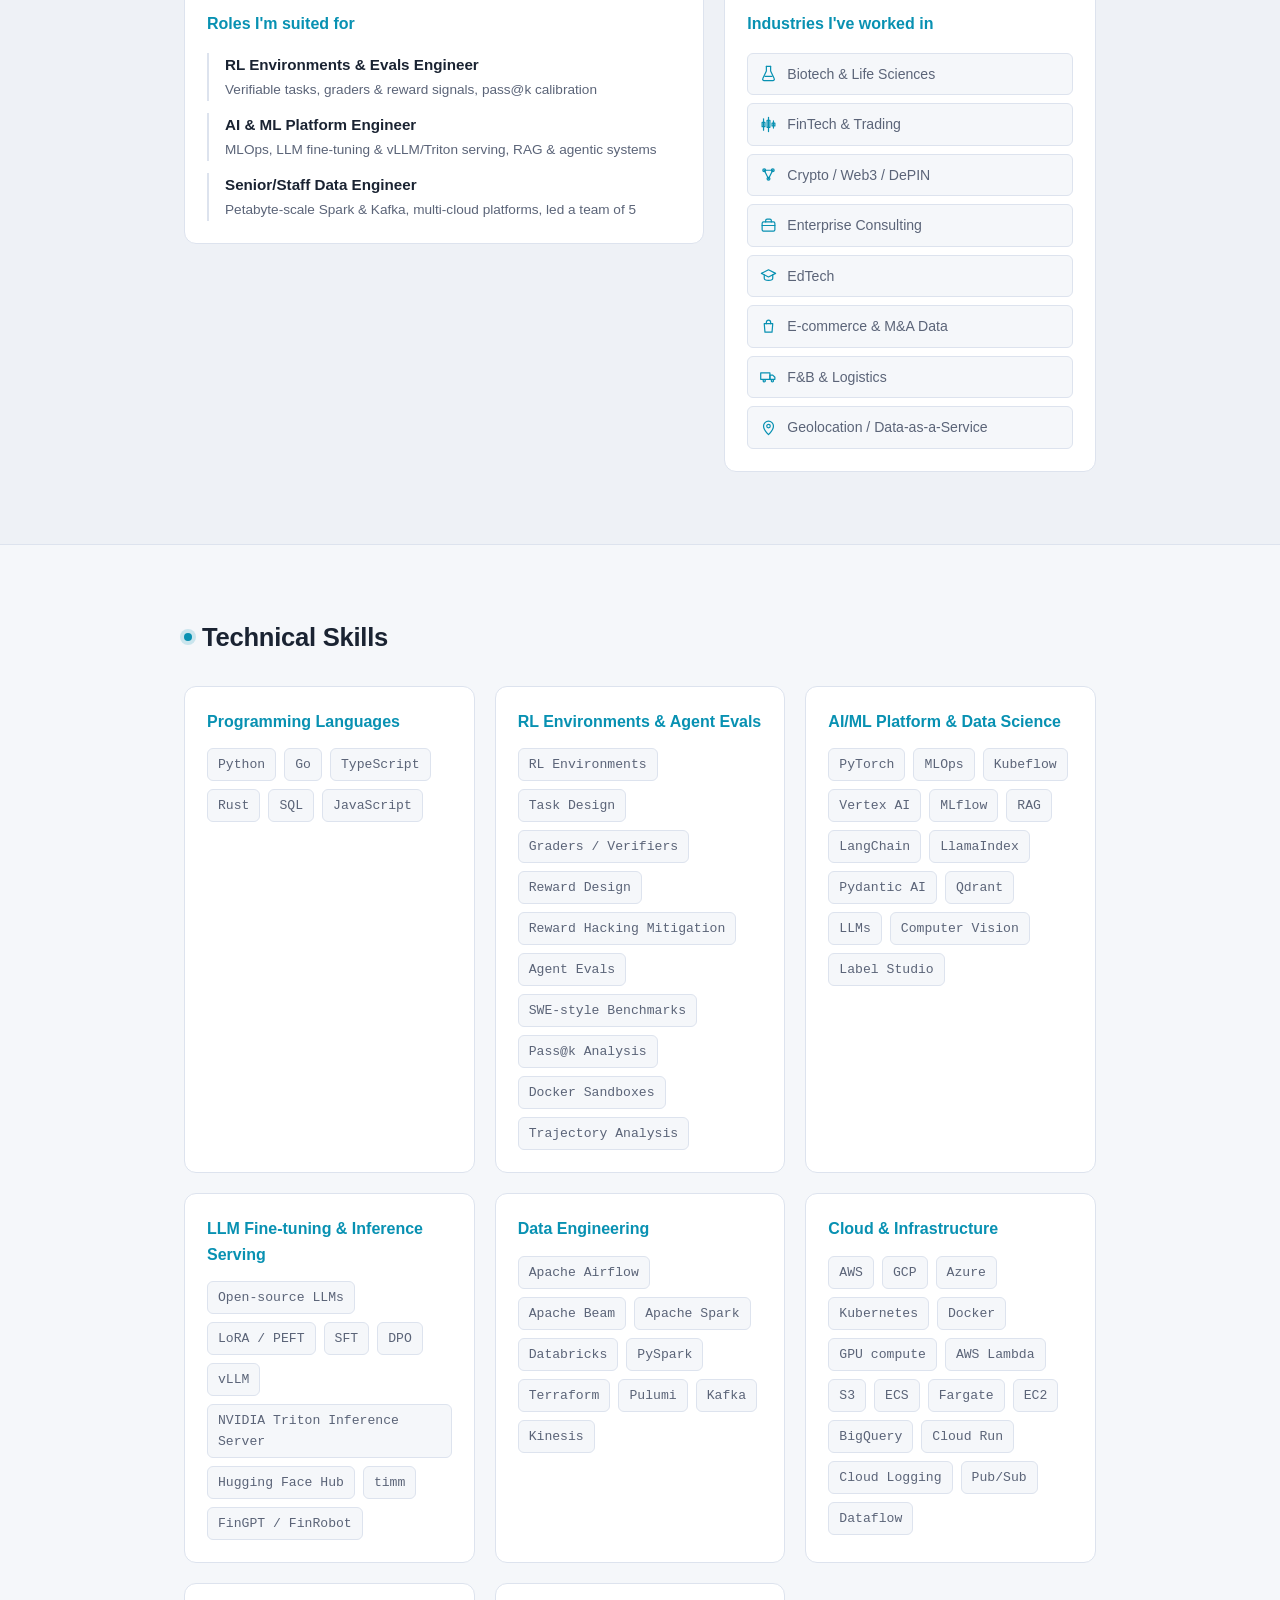
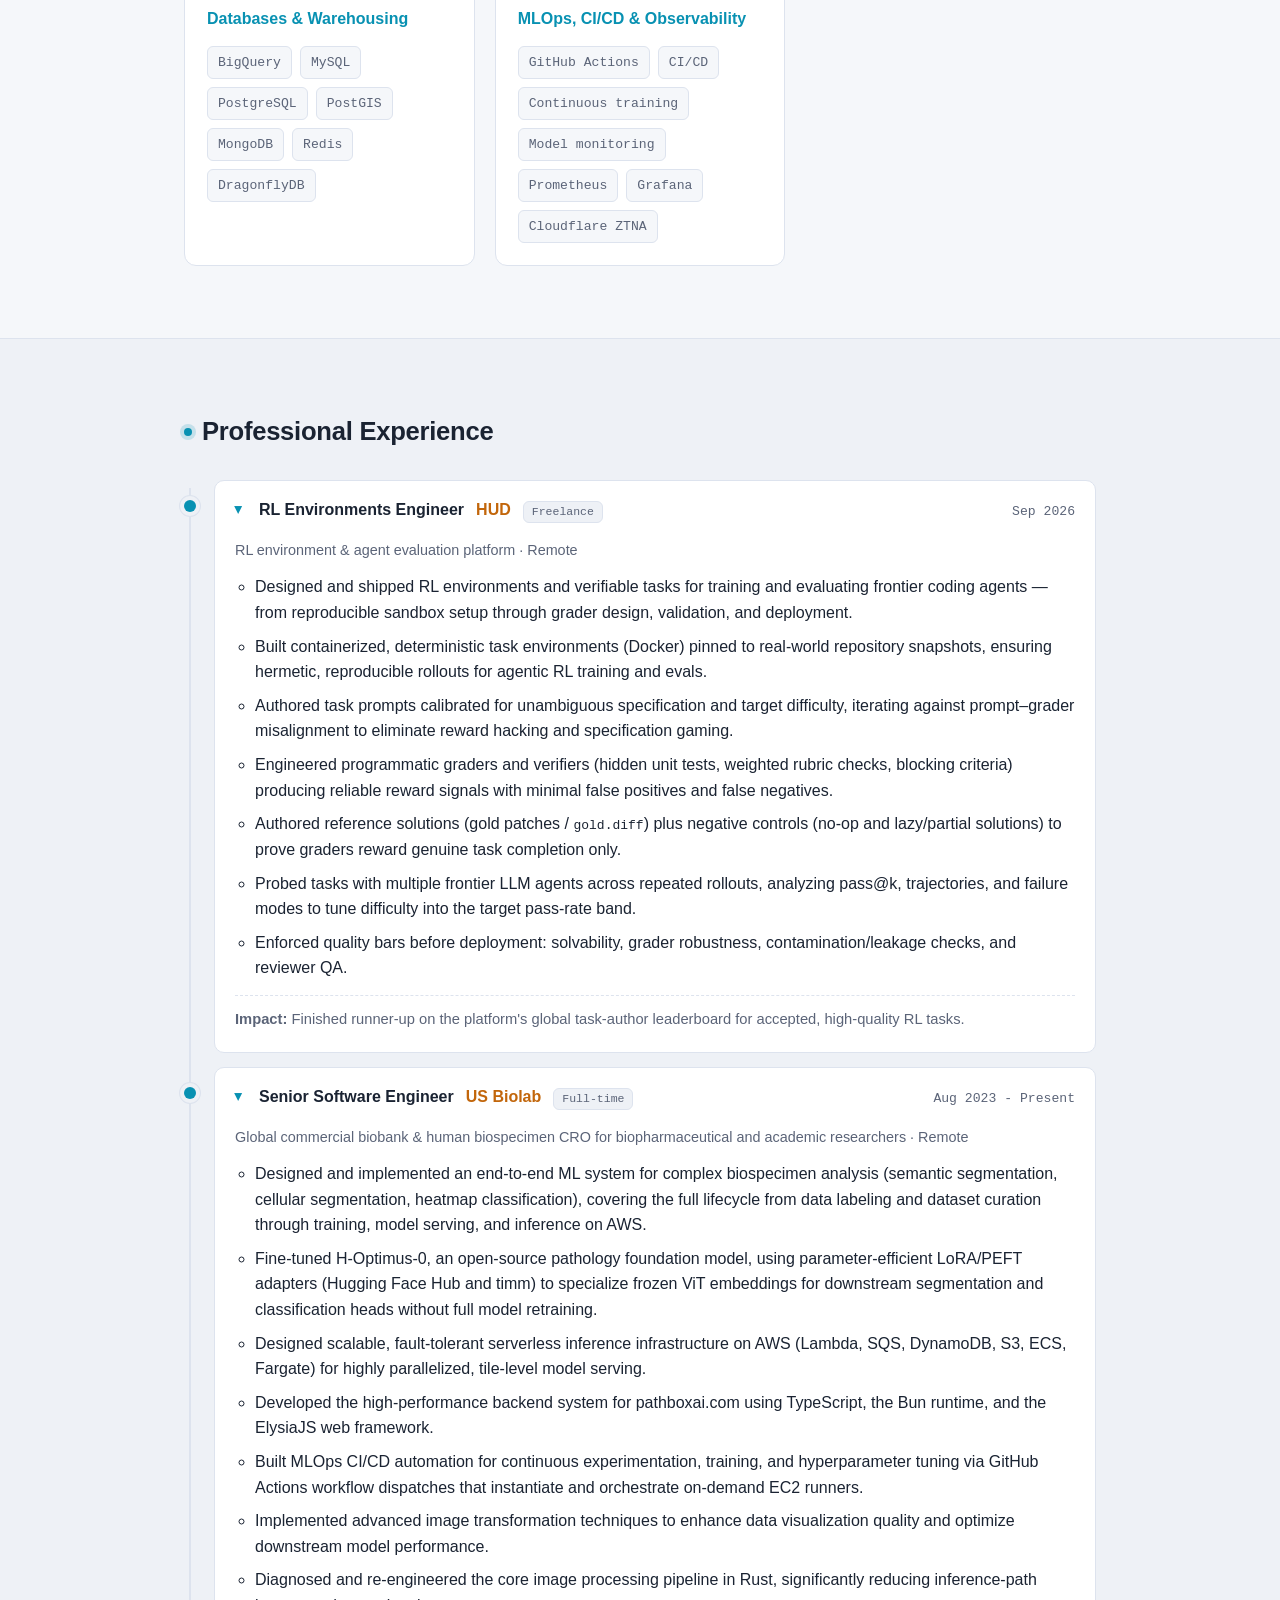
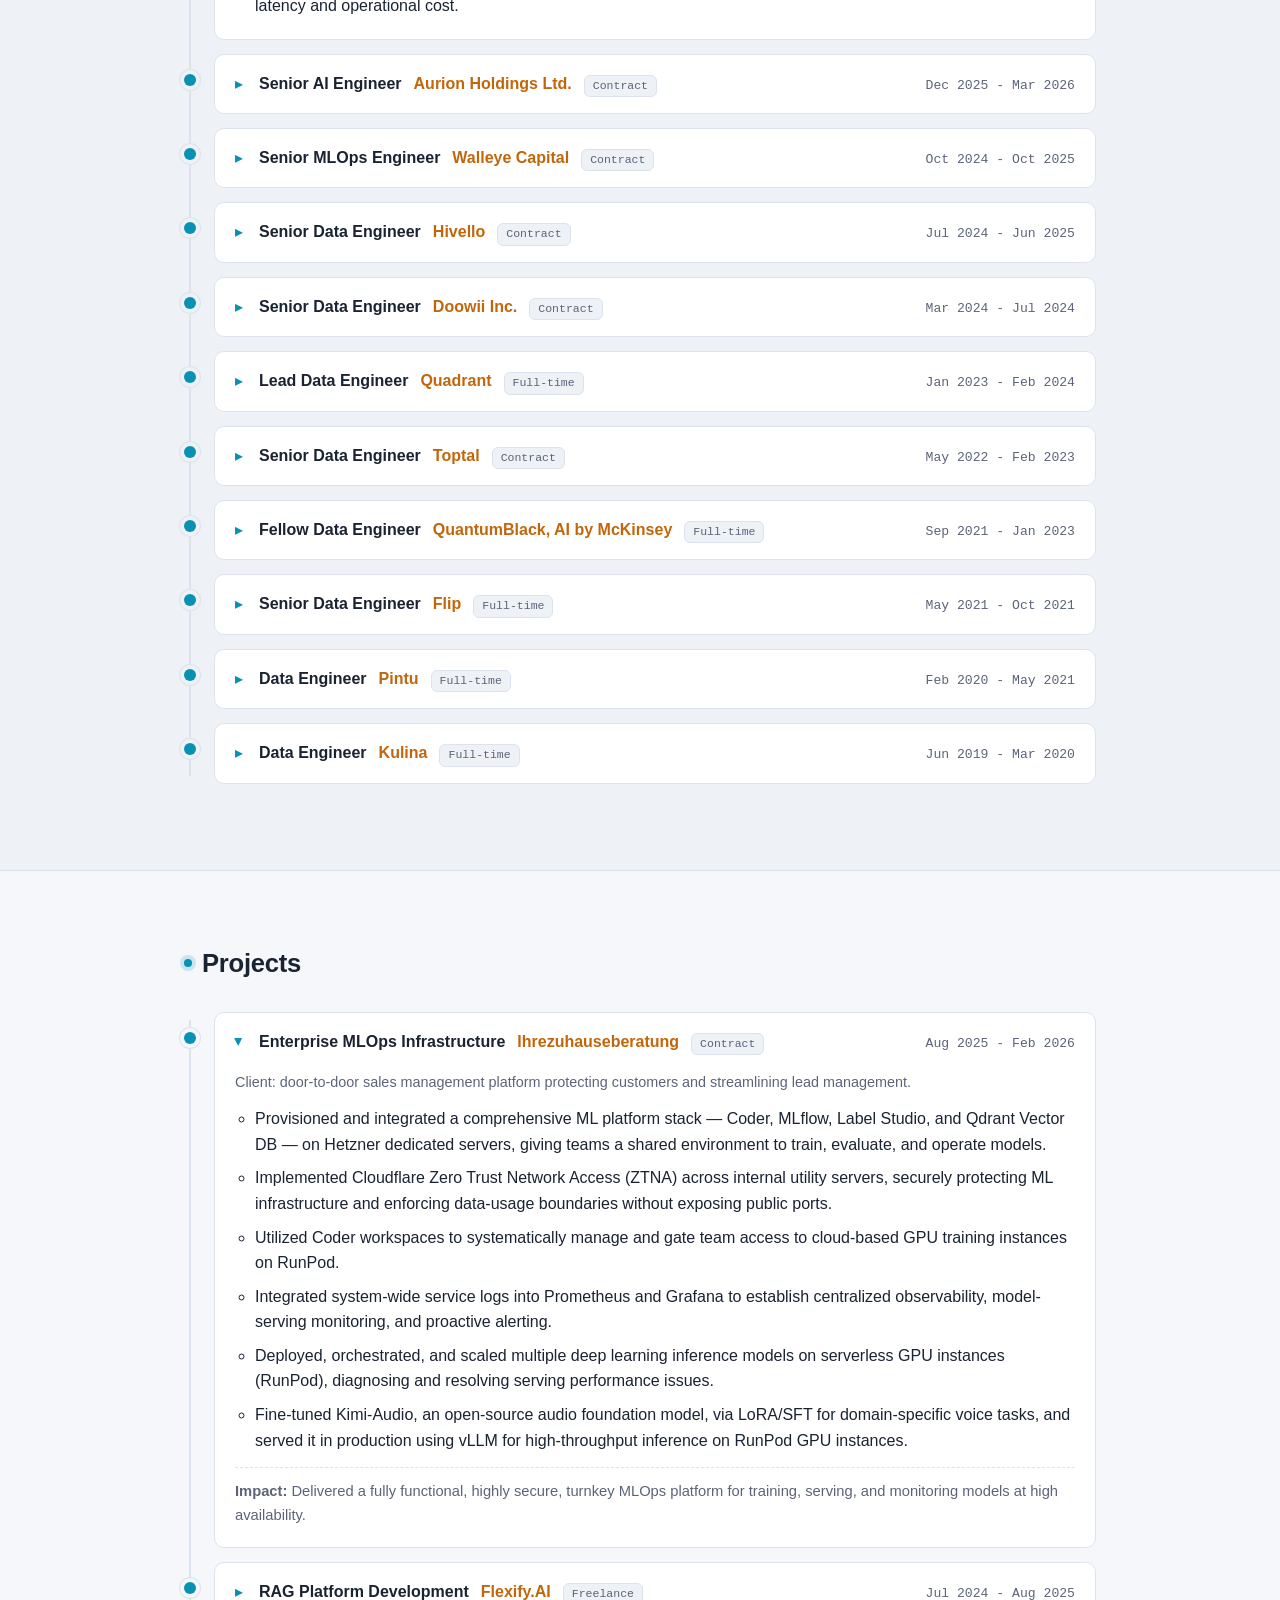
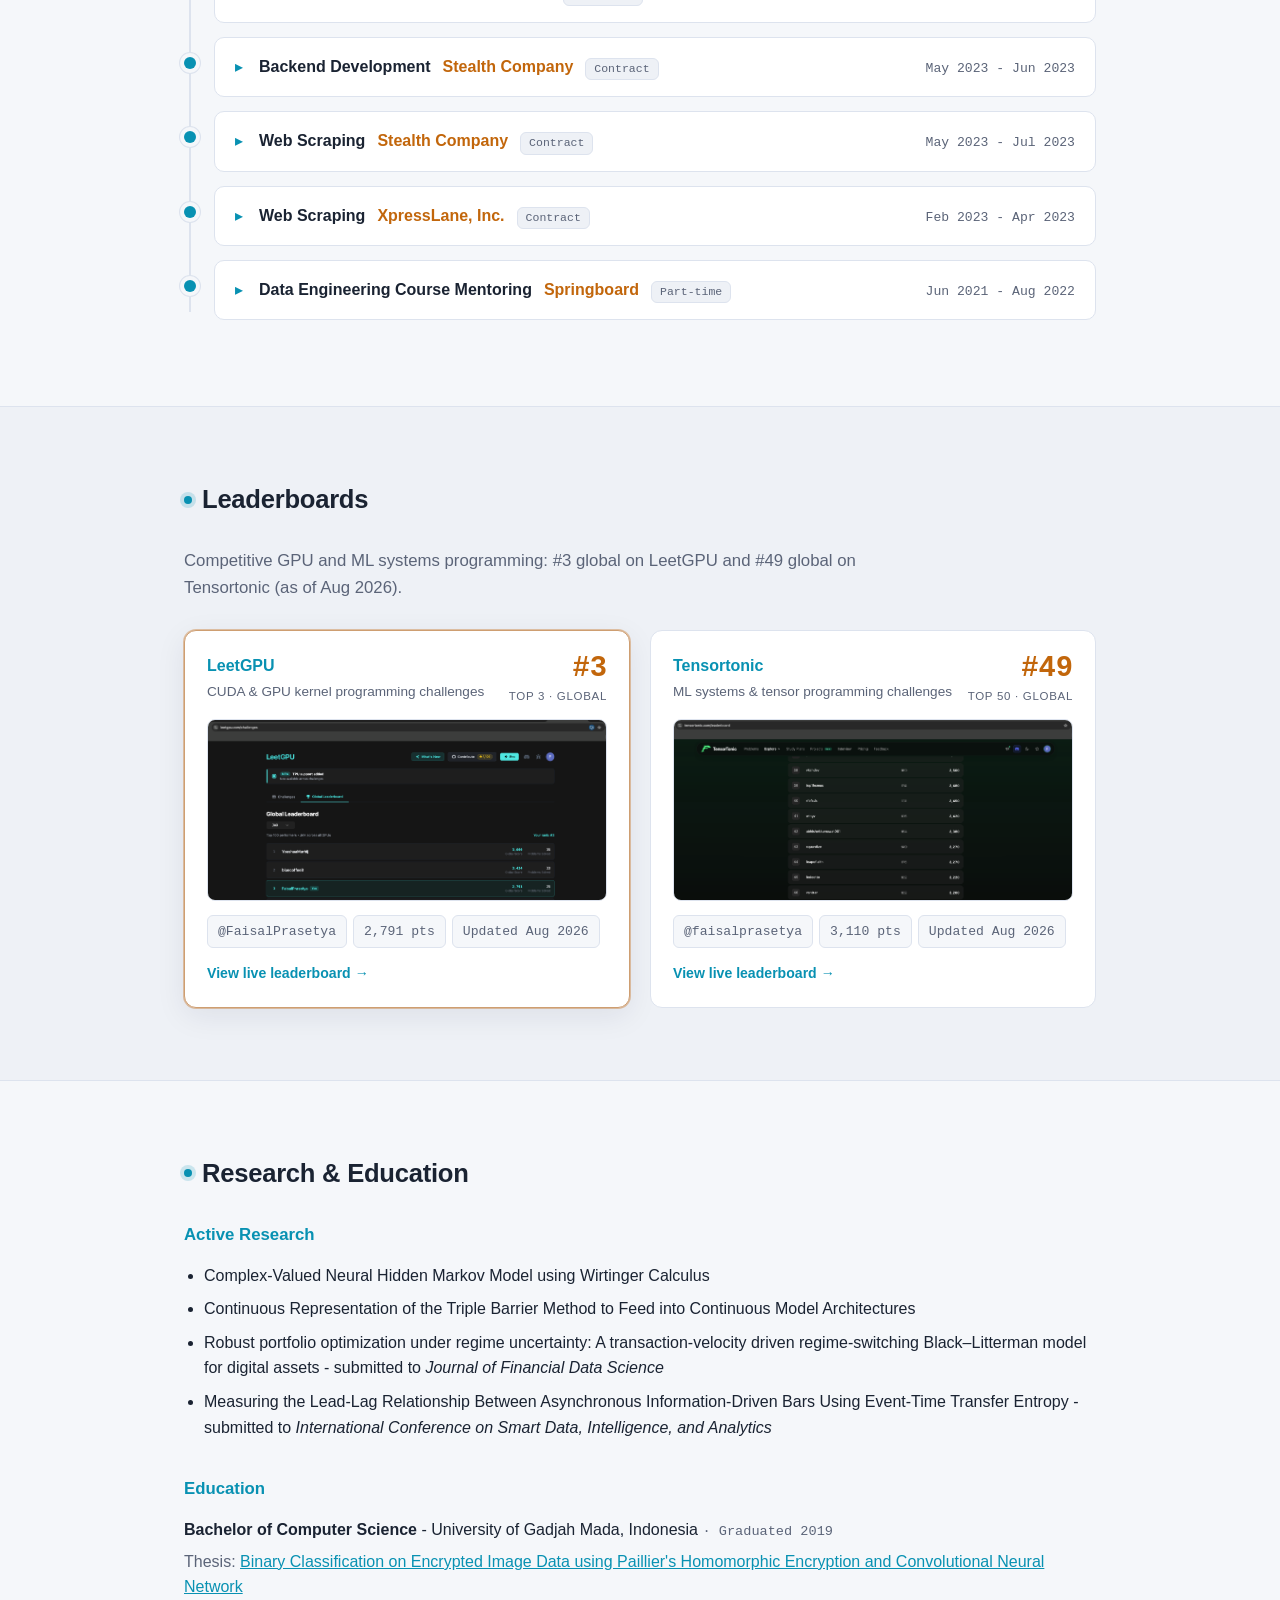
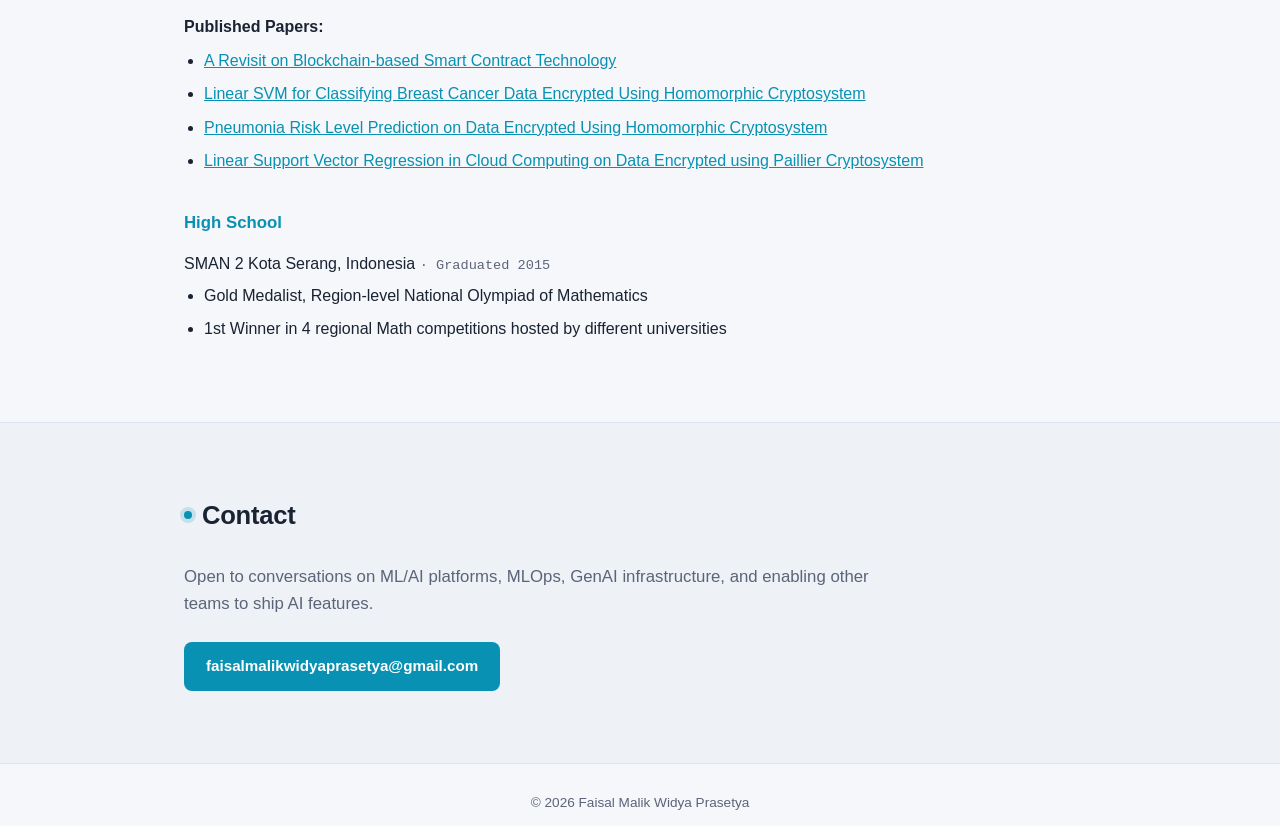
==== commit 99a62d8a: "Render leaderboard rankings as static HTML Cards were built by js/leaderboards.js at runtime, so rea" ====
--- a/index.html
+++ b/index.html
@@ -659,9 +659,50 @@
     <div class="wrap">
       <h2><span class="node-dot"></span>Leaderboards</h2>
       <p class="section-lede">
-        Competitive GPU and ML systems programming — currently climbing the global rankings.
+        Competitive GPU and ML systems programming: #3 global on LeetGPU and #49 global on Tensortonic (as of Aug 2026).
       </p>
-      <div id="leaderboards-grid" class="leaderboards-grid"></div>
+      <!-- Update rank / points / date here and drop a fresh screenshot into assets/ -->
+      <div class="leaderboards-grid">
+        <article class="lb-card lb-card-top">
+          <div class="lb-head">
+            <div>
+              <h3 class="lb-platform">LeetGPU</h3>
+              <p class="lb-desc">CUDA &amp; GPU kernel programming challenges</p>
+            </div>
+            <div class="lb-rank">
+              <span class="lb-rank-value">#3</span>
+              <span class="lb-rank-label">Top 3 · Global</span>
+            </div>
+          </div>
+          <a class="lb-shot" href="assets/leaderboard-leetgpu.png" target="_blank" rel="noopener noreferrer" aria-label="View full LeetGPU leaderboard screenshot">
+            <img src="assets/leaderboard-leetgpu.png" alt="LeetGPU global leaderboard showing Faisal Prasetya at rank 3" loading="lazy">
+          </a>
+          <ul class="tag-list lb-stats">
+            <li>@FaisalPrasetya</li><li>2,791 pts</li><li>Updated Aug 2026</li>
+          </ul>
+          <a class="lb-link" href="https://leetgpu.com/challenges" target="_blank" rel="noopener noreferrer">View live leaderboard →</a>
+        </article>
+
+        <article class="lb-card">
+          <div class="lb-head">
+            <div>
+              <h3 class="lb-platform">Tensortonic</h3>
+              <p class="lb-desc">ML systems &amp; tensor programming challenges</p>
+            </div>
+            <div class="lb-rank">
+              <span class="lb-rank-value">#49</span>
+              <span class="lb-rank-label">Top 50 · Global</span>
+            </div>
+          </div>
+          <a class="lb-shot" href="assets/leaderboard-tensortonic.png" target="_blank" rel="noopener noreferrer" aria-label="View full Tensortonic leaderboard screenshot">
+            <img src="assets/leaderboard-tensortonic.png" alt="Tensortonic global leaderboard showing Faisal Prasetya at rank 49" loading="lazy">
+          </a>
+          <ul class="tag-list lb-stats">
+            <li>@faisalprasetya</li><li>3,110 pts</li><li>Updated Aug 2026</li>
+          </ul>
+          <a class="lb-link" href="https://www.tensortonic.com/leaderboard" target="_blank" rel="noopener noreferrer">View live leaderboard →</a>
+        </article>
+      </div>
     </div>
   </section>
 
@@ -722,7 +763,6 @@
   </div>
 </footer>
 
-<script src="js/leaderboards.js" defer></script>
 <script src="js/main.js" defer></script>
 </body>
 </html>
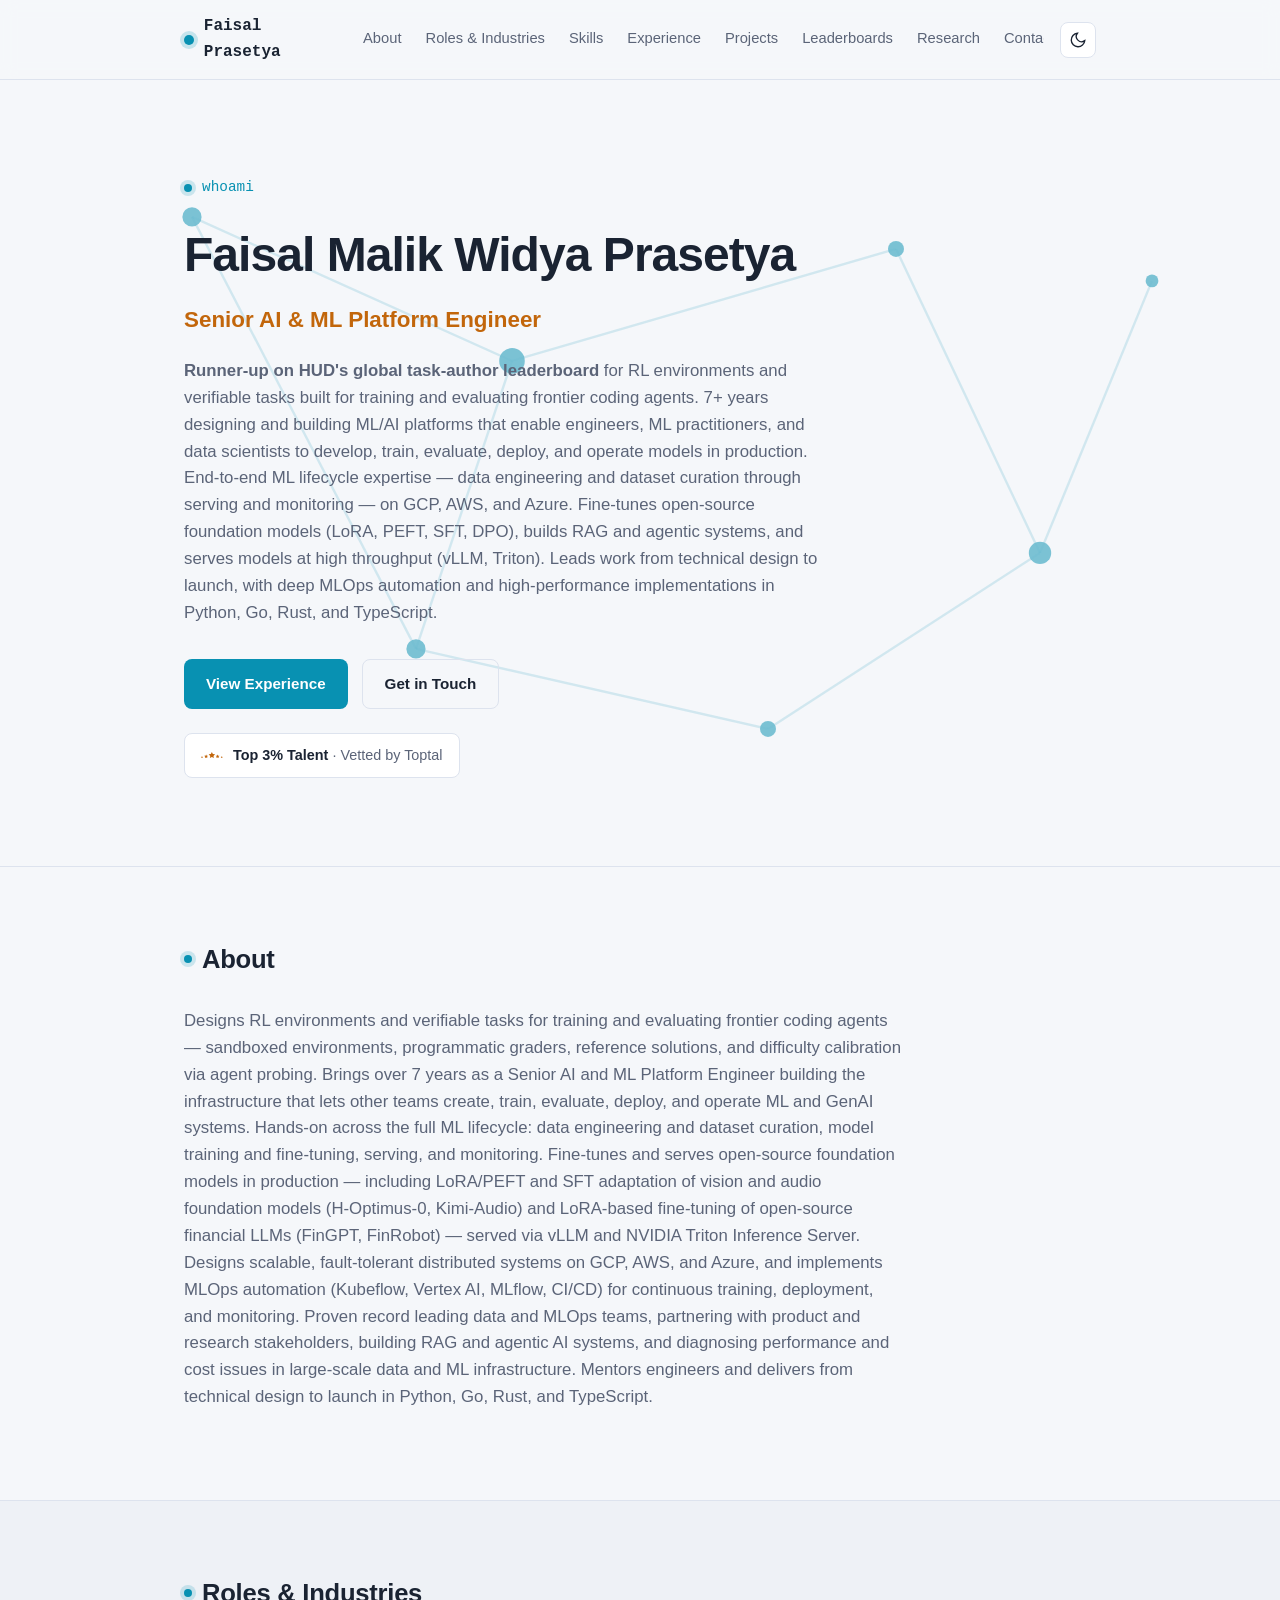
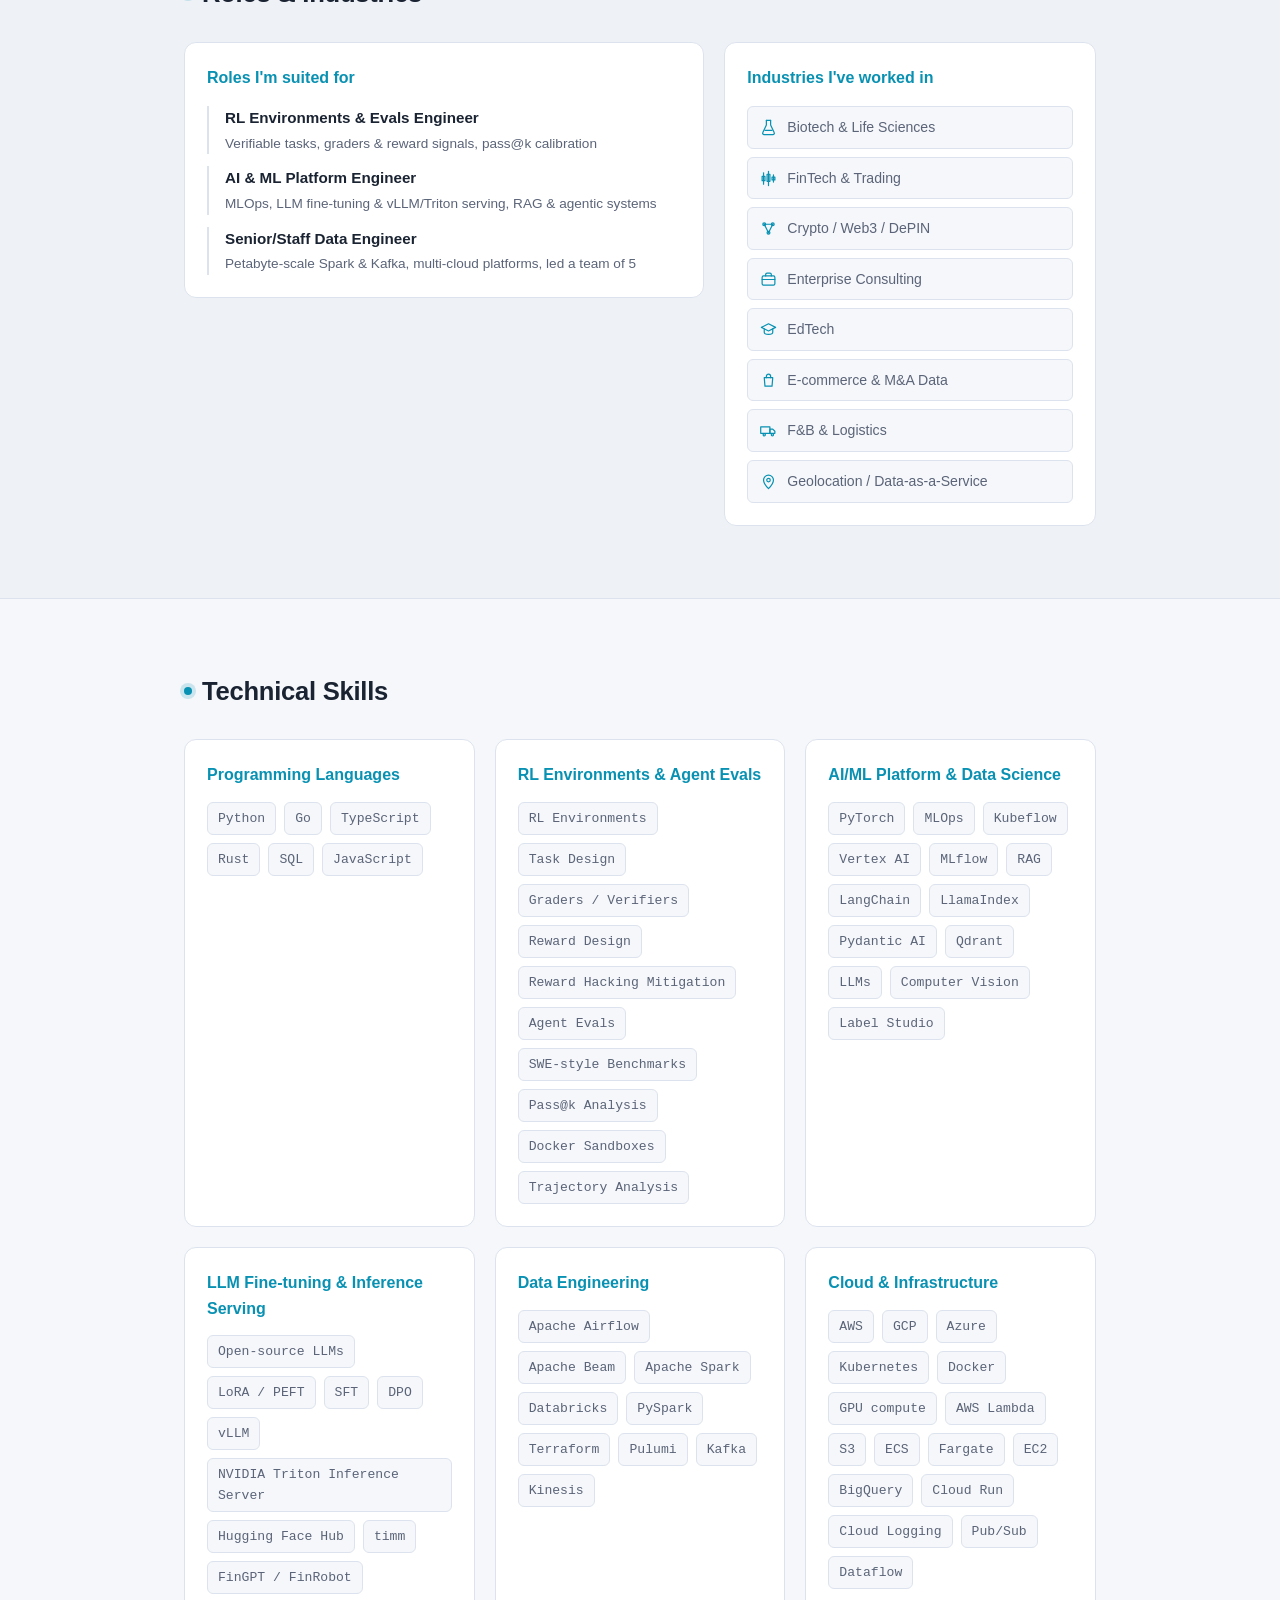
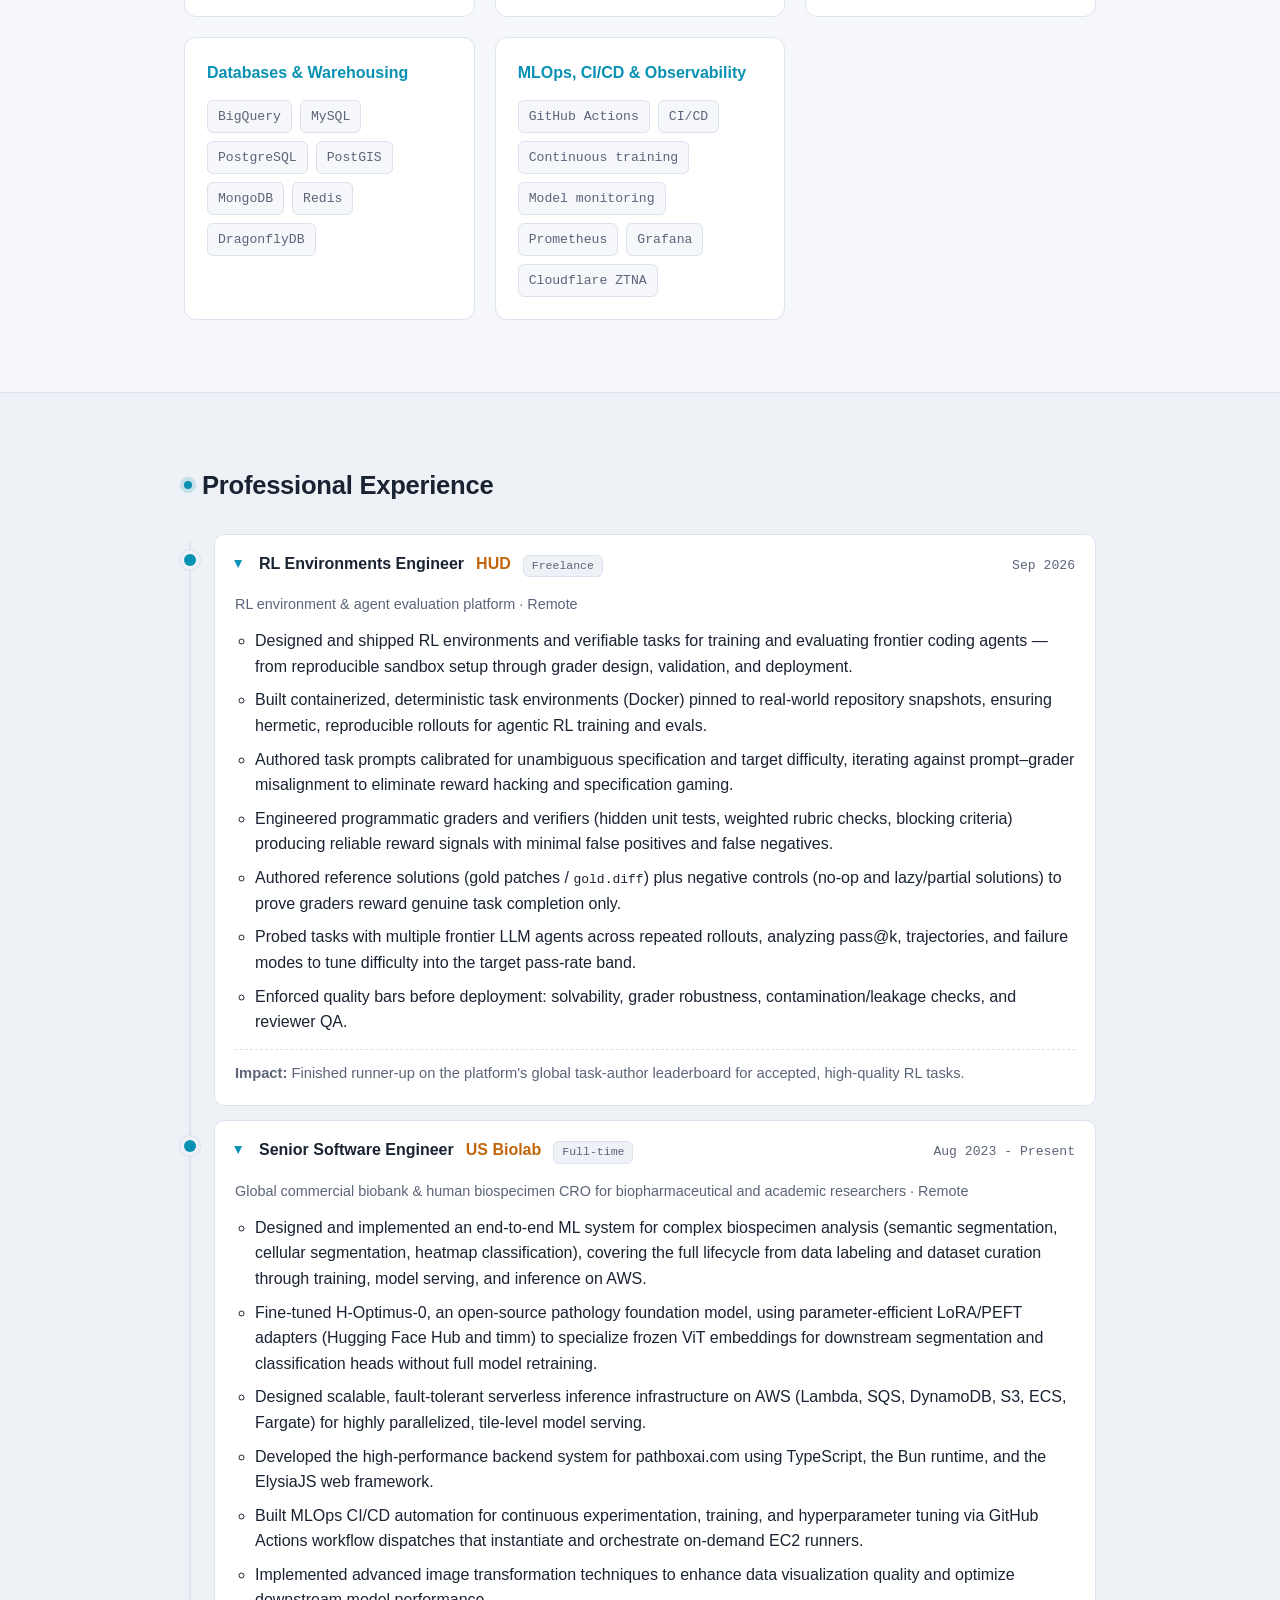
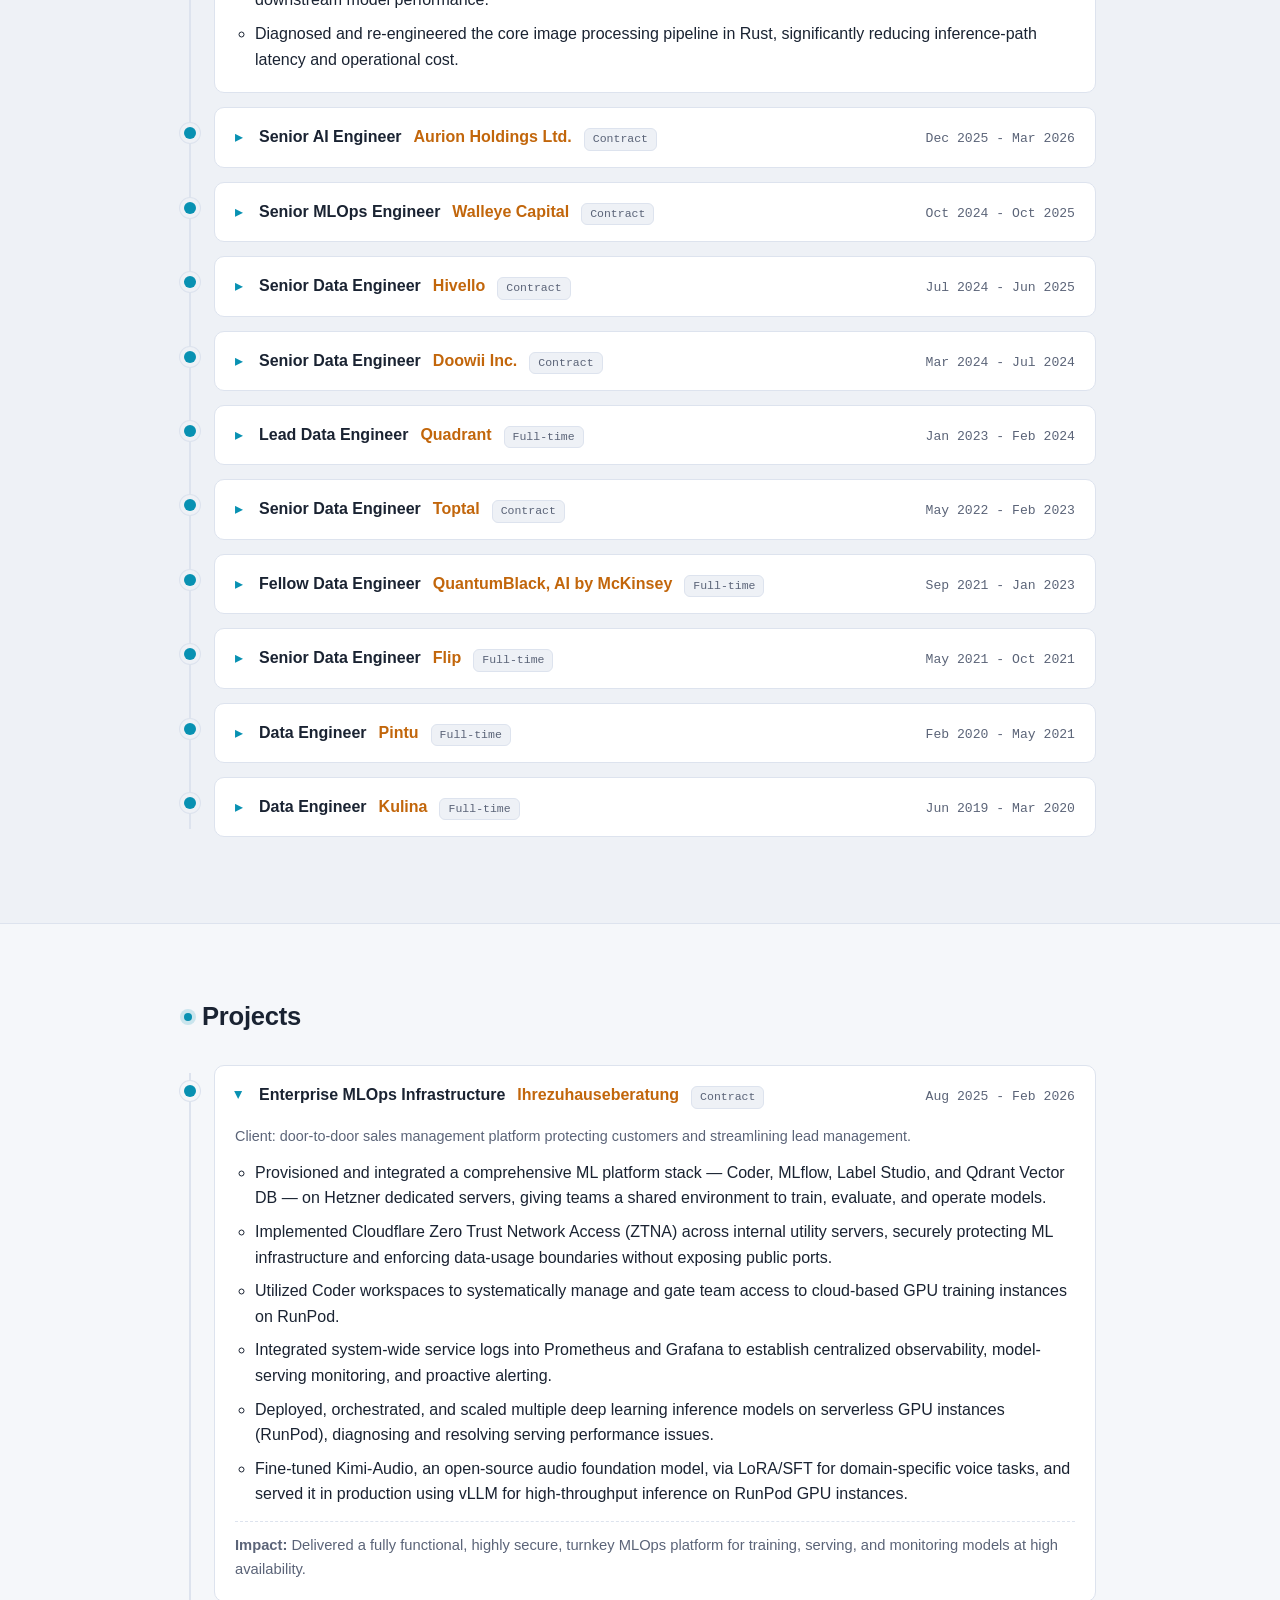
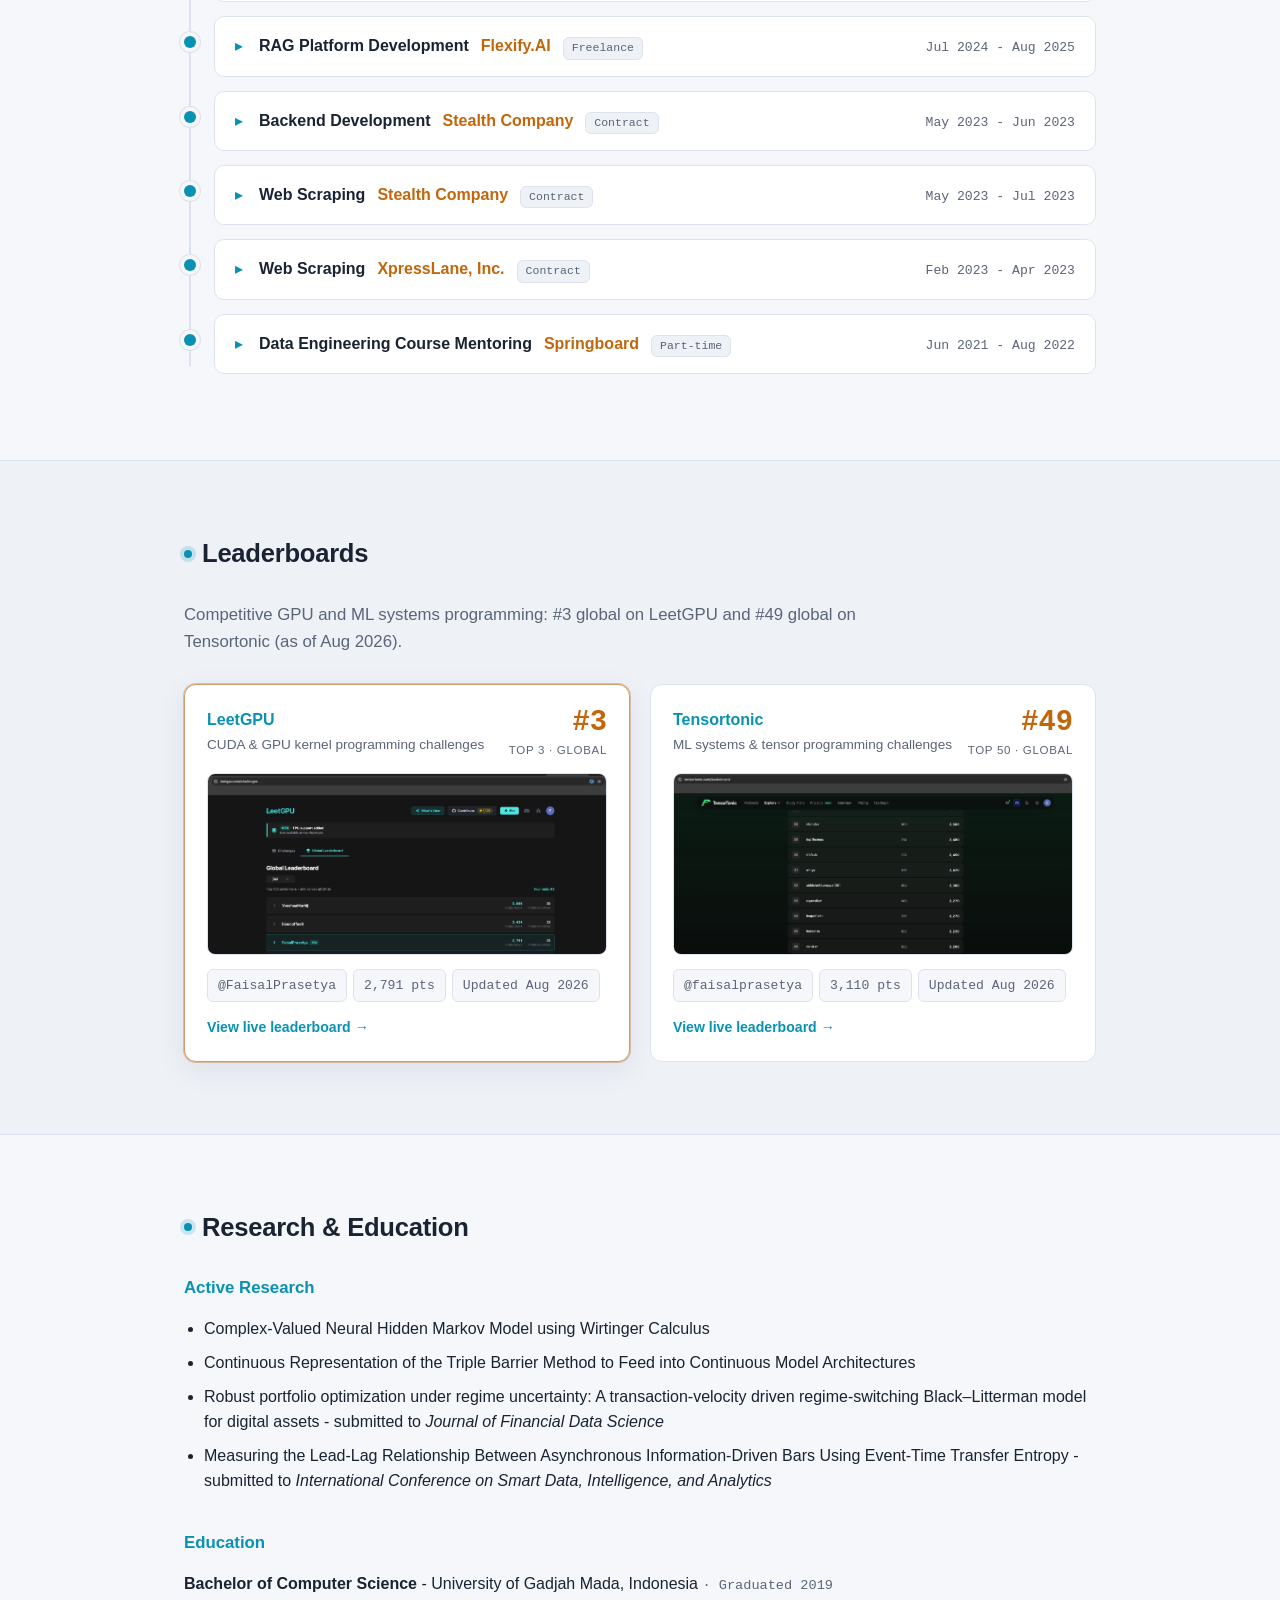
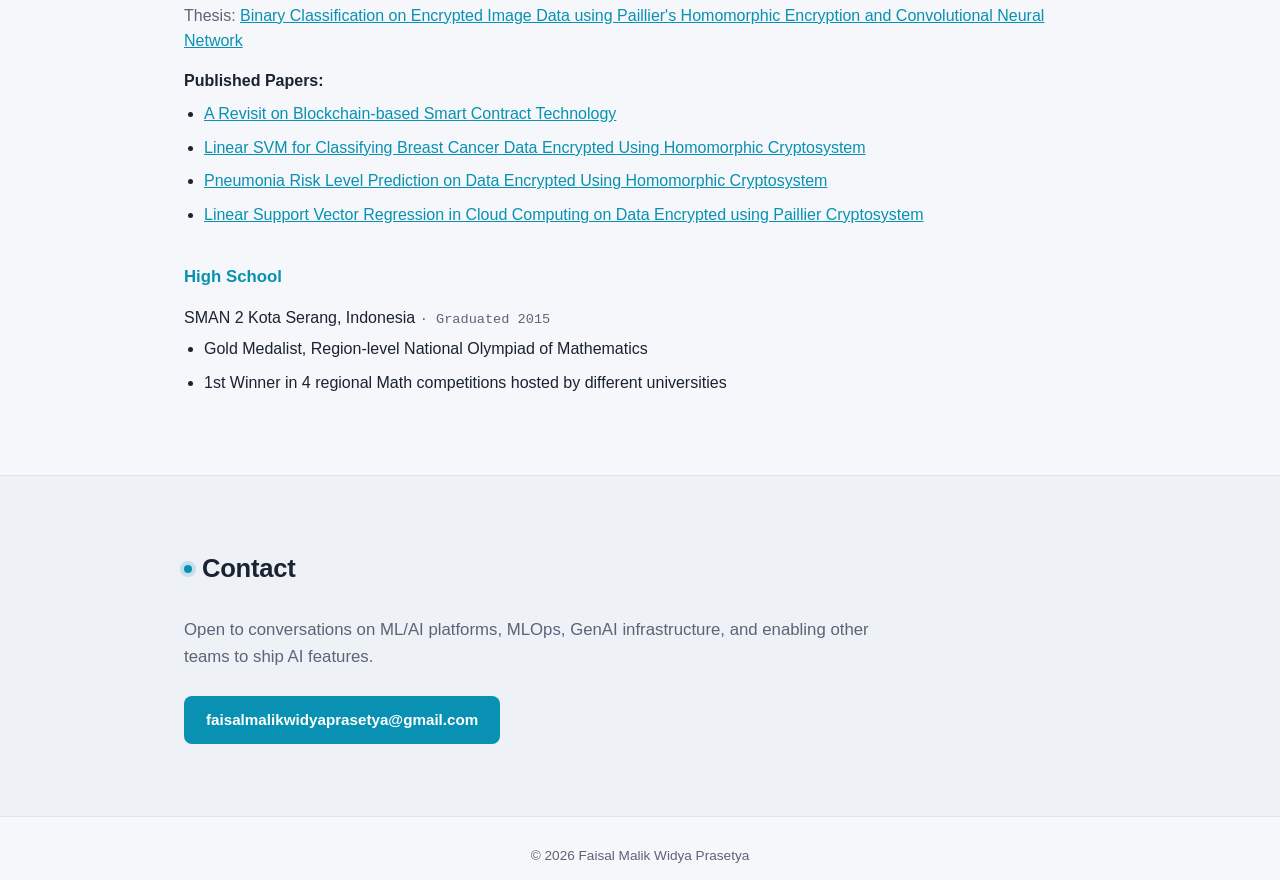
==== commit df1286ee: "Lead with RL environments and evals positioning Hero summary opens with the HUD task-author leaderbo" ====
--- a/index.html
+++ b/index.html
@@ -4,17 +4,17 @@
 <meta charset="UTF-8">
 <meta name="viewport" content="width=device-width, initial-scale=1.0">
 <title>Faisal Malik Widya Prasetya - Senior AI &amp; ML Platform Engineer</title>
-<meta name="description" content="Senior AI &amp; ML Platform Engineer with 7+ years building ML/AI infrastructure: end-to-end ML lifecycle, MLOps/CI/CD, open-source LLM fine-tuning (LoRA, PEFT, SFT, DPO), RAG, and model serving (vLLM, Triton) on GCP/AWS/Azure.">
+<meta name="description" content="RL environments &amp; agent evals engineer; runner-up on HUD's global task-author leaderboard. 7+ years building ML/AI platforms: MLOps, LLM fine-tuning, RAG, and model serving on GCP/AWS/Azure.">
 <meta name="theme-color" content="#0f1420">
 <link rel="canonical" href="https://faisalprasetya.github.io/">
 
 <meta property="og:type" content="website">
 <meta property="og:title" content="Faisal Malik Widya Prasetya - Senior AI &amp; ML Platform Engineer">
-<meta property="og:description" content="7+ years building ML/AI platforms and infrastructure: end-to-end ML lifecycle, MLOps, LLM fine-tuning, RAG, and high-throughput model serving on GCP/AWS/Azure.">
+<meta property="og:description" content="RL environments &amp; agent evals engineer; runner-up on HUD's global task-author leaderboard. 7+ years building ML/AI platforms: MLOps, LLM fine-tuning, RAG, and model serving on GCP/AWS/Azure.">
 <meta property="og:url" content="https://faisalprasetya.github.io/">
 <meta name="twitter:card" content="summary">
 <meta name="twitter:title" content="Faisal Malik Widya Prasetya - Senior AI &amp; ML Platform Engineer">
-<meta name="twitter:description" content="7+ years building ML/AI platforms and infrastructure: end-to-end ML lifecycle, MLOps, LLM fine-tuning, RAG, and high-throughput model serving on GCP/AWS/Azure.">
+<meta name="twitter:description" content="RL environments &amp; agent evals engineer; runner-up on HUD's global task-author leaderboard. 7+ years building ML/AI platforms: MLOps, LLM fine-tuning, RAG, and model serving on GCP/AWS/Azure.">
 
 <link rel="icon" type="image/svg+xml" href="assets/favicon.svg">
 <link rel="stylesheet" href="css/style.css">
@@ -84,6 +84,8 @@
       <h1>Faisal Malik Widya Prasetya</h1>
       <p class="hero-role">Senior AI &amp; ML Platform Engineer</p>
       <p class="hero-summary">
+        <strong>Runner-up on HUD's global task-author leaderboard</strong> for RL environments and
+        verifiable tasks built for training and evaluating frontier coding agents.
         7+ years designing and building ML/AI platforms that enable engineers, ML practitioners, and
         data scientists to develop, train, evaluate, deploy, and operate models in production. End-to-end
         ML lifecycle expertise — data engineering and dataset curation through serving and monitoring —
@@ -107,7 +109,10 @@
     <div class="wrap">
       <h2><span class="node-dot"></span>About</h2>
       <p class="section-lede">
-        A Senior AI and ML Platform Engineer with over 7 years of experience building the infrastructure
+        Designs RL environments and verifiable tasks for training and evaluating frontier coding agents —
+        sandboxed environments, programmatic graders, reference solutions, and difficulty calibration via
+        agent probing.
+        Brings over 7 years as a Senior AI and ML Platform Engineer building the infrastructure
         that lets other teams create, train, evaluate, deploy, and operate ML and GenAI systems.
         Hands-on across the full ML lifecycle: data engineering and dataset curation, model training and
         fine-tuning, serving, and monitoring. Fine-tunes and serves open-source foundation models in
@@ -118,9 +123,6 @@
         MLflow, CI/CD) for continuous training, deployment, and monitoring. Proven record leading data
         and MLOps teams, partnering with product and research stakeholders, building RAG and agentic AI
         systems, and diagnosing performance and cost issues in large-scale data and ML infrastructure.
-        Designs RL environments and verifiable tasks for training and evaluating frontier coding agents —
-        sandboxed environments, programmatic graders, reference solutions, and difficulty calibration via
-        agent probing.
         Mentors engineers and delivers from technical design to launch in Python, Go, Rust, and TypeScript.
       </p>
     </div>
